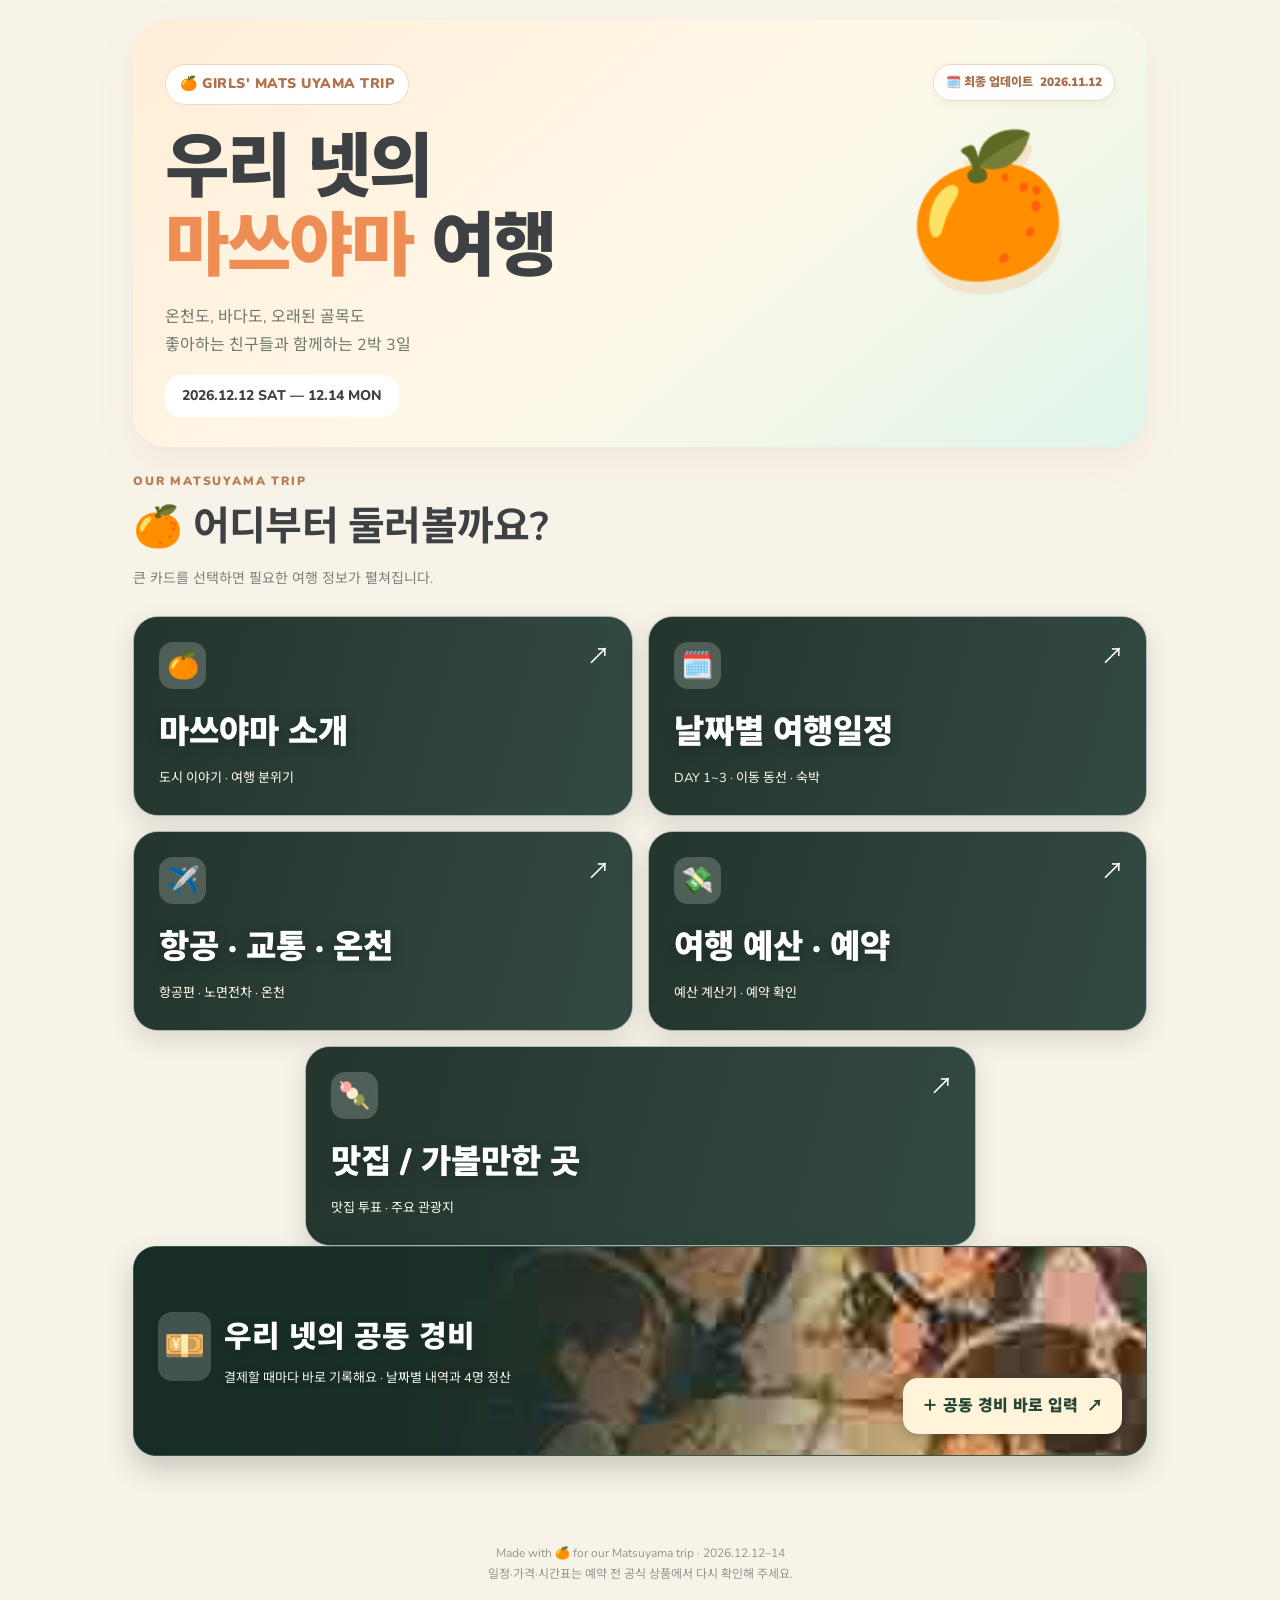
==== matsuyama/index.html @ 2c060ead "Move shared expense quick-entry card beneath five kiosk menu tiles" ====
<!doctype html>
<html lang="ko"><head><meta charset="UTF-8"><meta name="viewport" content="width=device-width,initial-scale=1"><meta name="theme-color" content="#f8efe4"><title>🍊 우리 넷의 마쓰야마 여행</title>
<style>
@import url('https://fonts.googleapis.com/css2?family=Nunito:wght@400;600;700;800;900&family=Noto+Sans+KR:wght@400;500;600;700;800&display=swap');
:root{--ink:#3e4143;--muted:#7b817c;--paper:#fffdf9;--orange:#f79e6b;--peach:#ffdfc9;--mint:#d9f1e5;--lav:#e9e4fd;--yellow:#fff0b7;--line:#eee9df}
*{box-sizing:border-box}html{scroll-behavior:smooth}body{margin:0;background:#f8f3e9;color:var(--ink);font-family:Nunito,'Noto Sans KR',sans-serif;font-size:14px;line-height:1.75}a{color:inherit}button,input{font:inherit}.wrap{max-width:1050px;margin:auto;padding:20px 18px 80px}.hero{padding:44px 32px 30px;background:linear-gradient(140deg,#ffeed7,#fff8e9 53%,#dff5e9);border-radius:34px;position:relative;overflow:hidden;box-shadow:0 15px 40px #a4774c15}.eyebrow{display:inline-flex;background:white;border:1px solid #f3d6c1;border-radius:100px;padding:7px 14px;font-weight:900;color:#b5734d;letter-spacing:.5px}.hero h1{font-size:clamp(35px,7vw,70px);line-height:1.13;margin:24px 0 16px;letter-spacing:-2px;font-weight:900}.hero h1 em{font-style:normal;color:#ee8e55}.hero p{font-size:16px;margin:8px 0;color:#6e776e}.datepill{display:inline-block;background:#fff;padding:9px 17px;border-radius:16px;font-weight:800;margin-top:8px}.decor{position:absolute;right:8%;top:18%;font-size:clamp(68px,12vw,130px);filter:drop-shadow(0 13px 0 #f4b97b44);transform:rotate(-13deg)}.minirow{display:grid;grid-template-columns:repeat(3,1fr);gap:12px;margin:18px 0 30px}.minicard{padding:18px;border-radius:22px;background:white;border:1px solid #f1eae1}.minicard b{display:block;font-size:21px}.minicard span{font-size:12px;color:var(--muted)}h2{font-size:24px;line-height:1.3;letter-spacing:-.7px;margin:33px 0 14px}.sub{font-size:13px;color:var(--muted);margin:-5px 0 20px}.panel{background:var(--paper);border:1px solid #eee8dd;border-radius:26px;padding:24px;box-shadow:0 8px 22px #59421d09}.tabs{display:flex;gap:8px;flex-wrap:wrap;margin-bottom:17px}.tab{border:1px solid #eee5db;background:#fff;border-radius:16px;padding:12px 17px;cursor:pointer;font-weight:800;color:#777;transition:.15s}.tab.active{background:var(--ink);color:white;transform:translateY(-2px)}.day{display:none}.day.active{display:block}.dayhead{border-radius:20px;padding:22px;margin-bottom:14px}.dayhead strong{font-size:23px;display:block}.dayhead small{font-size:13px}.d1{background:#ffe2cc}.d2{background:#e1eafd}.d3{background:#ddf2e6}.timeline{margin:0;padding:0;list-style:none}.timeline li{display:grid;grid-template-columns:76px 1fr;gap:14px;position:relative;padding:13px 0;border-bottom:1px dashed #eee5de}.timeline li:last-child{border:0}.time{font-weight:900;color:#d17e4b}.timeline b{display:block;font-size:15px}.timeline small{display:block;color:var(--muted);margin-top:3px;font-size:12px}.grid2{display:grid;grid-template-columns:1fr 1fr;gap:14px}.place{background:white;border:1px solid var(--line);border-radius:20px;padding:17px}.place .emoji{font-size:27px}.place h3{font-size:17px;margin:5px 0}.place p{font-size:13px;color:var(--muted);margin:5px 0}.route{display:flex;gap:8px;align-items:center;flex-wrap:wrap;margin:14px 0 4px}.route span{background:#fff2df;padding:10px 13px;border-radius:13px;font-weight:800}.route i{font-style:normal;color:#c8a189}.budget{display:grid;grid-template-columns:repeat(2,1fr);gap:10px}.budget .total{background:#fff0db;border-radius:20px;padding:18px}.budget small{display:block;color:#806d61}.budget strong{font-size:27px}.field{display:flex;align-items:center;justify-content:space-between;border-bottom:1px dashed #ede6de;padding:11px 0;gap:12px}.field label{font-weight:700}.field input{width:130px;border:1px solid #e4ded4;border-radius:12px;padding:9px;text-align:right;background:white}.note{font-size:12px;color:#7f817e;background:#f5f4ef;border-radius:14px;padding:13px 15px;margin-top:14px}.check{display:flex;gap:12px;align-items:flex-start;padding:11px 0;border-bottom:1px dashed #e6e6e0;font-weight:700}.check input{accent-color:#ee9a67;width:17px;height:17px;margin-top:6px}.check:has(input:checked){color:#92988f;text-decoration:line-through}.btn{border:0;background:#3f4543;color:white;border-radius:14px;font-weight:800;padding:12px 17px;cursor:pointer}.links a{display:inline-flex;background:white;border:1px solid #e8e0d6;padding:12px 14px;text-decoration:none;border-radius:13px;font-weight:800;margin:5px 6px 5px 0}.links a:hover,.tab:hover{filter:brightness(.97)}.footer{text-align:center;color:#93938d;margin:45px 0 0;font-size:12px}.pill{display:inline-block;background:#fff;padding:3px 10px;border-radius:10px;font-size:12px;font-weight:800}.warning{color:#b0663d;font-weight:800}
@media(max-width:680px){.wrap{padding:12px 12px 55px}.hero{padding:31px 22px 30px;border-radius:26px}.decor{position:static;float:right;font-size:54px;margin-top:-68px}.hero h1{letter-spacing:-1px}.minirow{gap:7px}.minicard{padding:12px}.minicard b{font-size:16px}.panel{padding:16px;border-radius:20px}.grid2{grid-template-columns:1fr}.budget strong{font-size:20px}.field input{width:110px}.tab{flex:1;padding:11px 9px}.timeline li{grid-template-columns:65px 1fr}}
</style><style>
.food-tabs{display:flex;gap:8px;flex-wrap:wrap;margin-bottom:16px}.food-filter{border:1px solid #eee0d0;border-radius:100px;padding:9px 15px;background:white;font-weight:800;cursor:pointer;color:#675e57}.food-filter.active{background:#f7b685;border-color:#f7b685;color:#493224}.food-cards{display:grid;grid-template-columns:repeat(2,minmax(0,1fr));gap:14px}.food-card{padding:19px;background:#fff;border:1px solid #eee7dd;border-radius:22px}.food-card h3{margin:8px 0 7px;font-size:18px;line-height:1.4}.food-card p{color:#707873;font-size:13px;margin:7px 0}.food-card .meta{display:flex;gap:7px;align-items:center;flex-wrap:wrap}.food-card .rate{background:#fff1cc;border-radius:10px;padding:4px 9px;font-weight:900;color:#a3651b}.food-card .area{background:#e8f2eb;border-radius:10px;padding:4px 9px;font-size:12px;font-weight:800}.food-card .reserve{font-size:12px;font-weight:800;color:#567c66}.food-card .hours{padding:10px;background:#faf5ee;border-radius:12px;margin-top:12px;font-size:12px}.food-card .actions{display:flex;gap:7px;flex-wrap:wrap;margin-top:13px}.food-card .actions a{padding:8px 11px;border-radius:12px;border:1px solid #eee1d4;font-weight:800;text-decoration:none;font-size:12px}.food-card .actions a:first-child{background:#fff0e2}.food-card.hidden{display:none}@media(max-width:680px){.food-cards{grid-template-columns:1fr}}
</style><style>
.segment-guide{background:#fcfaf6;border:1px solid #ece6da;border-radius:20px;padding:16px;margin:14px 0 8px}.segment-guide h3{font-size:16px;margin:0 0 8px}.segment{display:grid;grid-template-columns:minmax(0,1fr) auto;align-items:center;gap:10px;padding:10px 0;border-bottom:1px dashed #e6dfd2}.segment:last-child{border:0}.segment .leg{font-size:13px;font-weight:800}.segment .mode{font-size:11px;color:#7a8079}.segment .metric{white-space:nowrap;background:#e9f2e8;color:#3c7057;border-radius:12px;padding:6px 10px;font-weight:900;font-size:12px}.segment-summary{background:#ffefdb;border-radius:14px;padding:11px;margin-top:10px;font-weight:800;font-size:12px}.segment-note{font-size:11px;color:#81827a;line-height:1.6;margin-top:8px}
</style><style>
#about-city .city-photo-grid{display:grid;grid-template-columns:repeat(2,minmax(0,1fr));gap:15px;margin-top:18px}
#about-city .city-photo-card{background:#fff;border:1px solid #eee7dd;border-radius:22px;overflow:hidden;min-width:0;box-shadow:0 5px 18px rgba(80,60,35,.045)}
#about-city .city-photo-card img{display:block;width:100%;height:auto;aspect-ratio:16/9;object-fit:cover;background:linear-gradient(120deg,#f8e8d0,#e1f3e8)}
#about-city .city-photo-body{padding:15px 18px 19px}
#about-city .city-photo-body h3{font-size:17px;margin:0 0 6px}
#about-city .city-photo-body p{font-size:13px;line-height:1.8;margin:0;color:#747b75}
#about-city .city-photo-credits{font-size:10px;color:#8c8c82;margin-top:12px;line-height:1.65}
#about-city .city-photo-credits a{color:inherit;text-decoration:underline}
@media(max-width:560px){#about-city .city-photo-grid{grid-template-columns:1fr;gap:12px}#about-city .city-photo-body{padding:14px 16px}}
</style><style>
.hero .hero-headline{display:flex;align-items:flex-start;justify-content:space-between;gap:12px;flex-wrap:wrap;position:relative;z-index:2}
.hero .update-stamp{display:inline-flex;gap:7px;align-items:center;background:rgba(255,255,255,.93);border:1px solid #f2d6c1;border-radius:999px;padding:7px 12px;color:#a76f4c;font-size:12px;font-weight:900;box-shadow:0 3px 10px rgba(121,79,41,.06);white-space:nowrap}
@media(max-width:540px){.hero .hero-headline{gap:8px}.hero .update-stamp{font-size:11px;padding:6px 10px}}
</style><style>.trip-table{width:100%;border-collapse:collapse;table-layout:fixed}.trip-table td{border-bottom:1px solid #ebe7df;padding:12px 8px;vertical-align:middle}.trip-table .clock{width:125px;white-space:nowrap;color:#cb7b45}.trip-thumb img{position:absolute;width:100%;height:100%;object-fit:cover;border-radius:10px;inset:0}.trip-thumb{position:relative;overflow:hidden;display:inline-grid;place-items:center;width:39px;height:39px;border-radius:11px;background:#fff0dd;margin-right:8px;font-size:22px;vertical-align:middle;border:1px solid #f3e4d4}.trip-table strong{font-size:15px;display:block}.trip-table small{font-size:12px;color:#7d827d;display:block;margin-top:4px}.transit td{background:#f3f7f2;color:#637368;font-size:12px;padding:9px 13px;border-bottom:1px dashed #dae6dc}.mode-pill{display:inline-block;background:#e4eee7;border-radius:9px;padding:3px 7px;font-weight:900;margin-right:5px}.detail-link{display:inline-flex;padding:11px 15px;background:#fff0df;border-radius:12px;margin:9px 8px 6px 0;text-decoration:none;font-weight:850;color:#8f5b3e}.extra-details{margin-top:14px;border:1px solid #e9e3d9;background:#fffdf7;border-radius:17px;overflow:hidden}.extra-details summary{cursor:pointer;padding:15px;font-size:15px;font-weight:900}.extra-details .inside{padding:0 16px 16px;font-size:13px}.extra-details h4{margin-bottom:4px}.extra-details p{margin:6px 0 13px}.heart-vote{border:1px solid #eec6c5;background:#fff4f3;border-radius:13px;padding:7px 11px;cursor:pointer;color:#a44750;font-size:13px;font-weight:800}.heart-vote.active{background:#ffe0e2}.heart-note{font-size:11px;color:#7d817b}.food-voter{padding:12px;border-radius:15px;background:#f7f4ef;margin-bottom:14px}@media(max-width:560px){.trip-table .clock{width:102px}.trip-thumb{width:32px;height:32px;font-size:19px;margin-right:5px}.trip-table td{padding:10px 4px}.trip-table strong{font-size:13px}.transit td{padding:9px}.trip-table small{font-size:11px}}</style><style>.decision-needed{display:inline-block;background:#d7f5d8;border:1px solid #8ecf99;color:#276c43;padding:2px 8px;border-radius:7px;font-size:11px;font-weight:900;white-space:nowrap;vertical-align:middle;margin-left:5px;line-height:1.5}</style><style>
.kiosk-home{padding:22px 0}.kiosk-home h2{font-size:clamp(27px,5vw,40px);margin:7px 0}.kiosk-home p{color:#7b827a;margin-bottom:25px}.kiosk-grid{display:grid;grid-template-columns:repeat(6,minmax(0,1fr));gap:15px}
.kiosk-tile{grid-column:span 3;min-height:200px;position:relative;isolation:isolate;overflow:hidden;border:1px solid #ffffff90;border-radius:25px;padding:25px;text-align:left;color:white;background-color:#405750;background-size:cover;background-position:center;cursor:pointer;box-shadow:0 9px 25px #3e403c28;transition:transform .22s,box-shadow .22s;touch-action:manipulation}
.kiosk-tile:before{content:'';position:absolute;inset:0;background:linear-gradient(105deg,#1f3027dd,#253d3580);z-index:-1}
.kiosk-tile:hover{transform:translateY(-5px) scale(1.012);box-shadow:0 17px 37px #353e3940}.kiosk-tile:active{transform:scale(.975);box-shadow:0 3px 12px #0004}.kiosk-tile:focus-visible,.kiosk-back:focus-visible,.kiosk-topnav button:focus-visible{outline:3px solid #fdb376;outline-offset:3px}
.kiosk-tile .ki{display:grid;place-items:center;width:47px;height:47px;border-radius:14px;font-size:26px;background:#ffffff33;backdrop-filter:blur(7px)}.kiosk-tile .kt{font-size:clamp(23px,3.3vw,33px);font-weight:900;margin:15px 0 5px;display:block;text-shadow:0 3px 13px #0004}.kiosk-tile .kd{font-size:13px;color:#fffbed;display:block}.kiosk-tile .arrow{position:absolute;right:22px;top:20px;font-size:23px;transition:transform .2s}.kiosk-tile:hover .arrow{transform:translateX(5px)}
.kiosk-tile:last-child{grid-column:2/span 4;min-height:175px}
.kiosk-view{display:none}.kiosk-view.active{display:block;animation:up .25s ease-out}@keyframes up{from{opacity:.5;transform:translateY(8px)}to{opacity:1;transform:translateY(0)}}.kiosk-bar{display:flex;align-items:center;justify-content:space-between;gap:10px;flex-wrap:wrap;position:sticky;top:0;z-index:30;background:#f8f3e9ed;backdrop-filter:blur(14px);padding:10px 0;border-radius:0 0 16px 16px}
.kiosk-back,.kiosk-topnav button{padding:9px 12px;border:1px solid #e9dfd3;border-radius:12px;background:#fff;color:#3f4543;font-weight:800;cursor:pointer;transition:background .15s,transform .15s}.kiosk-back:hover,.kiosk-topnav button:hover{background:#ffdfc9;transform:translateY(-2px)}.kiosk-back:active,.kiosk-topnav button:active{transform:translateY(1px)}.kiosk-topnav{display:flex;gap:5px;overflow:auto;max-width:100%}.kiosk-topnav button{white-space:nowrap;font-size:11px}.kiosk-topnav button.current{background:#3f4543;color:#fff}.kiosk-view[hidden],.kiosk-home[hidden],.hero[hidden]{display:none!important}
@media(max-width:680px){.kiosk-grid{grid-template-columns:1fr;gap:12px}.kiosk-tile,.kiosk-tile:last-child{grid-column:1;min-height:150px;padding:20px}.kiosk-tile .ki{width:38px;height:38px;font-size:22px}.kiosk-tile .kt{font-size:25px;margin:10px 0 5px}.kiosk-bar{align-items:flex-start}.kiosk-topnav{flex-wrap:nowrap;width:100%}}
@media(prefers-reduced-motion:reduce){.kiosk-tile,.kiosk-view,.kiosk-back,.kiosk-topnav button{transition:none;animation:none}}
</style><style>.sight-grid{display:grid;grid-template-columns:repeat(2,minmax(0,1fr));gap:14px}.sight-card{background:white;border:1px solid #eee5d9;border-radius:20px;overflow:hidden}.sight-picture{height:154px;position:relative;background:linear-gradient(125deg,#dfece4,#ffe6d0);display:grid;place-items:center}.sight-picture img{position:absolute;width:100%;height:100%;object-fit:cover;inset:0}.sight-emoji{position:relative;z-index:1;font-size:24px;background:#fffdf9e8;border-radius:12px;padding:5px}.sight-content{padding:15px}.sight-content h3{font-size:18px;margin:9px 0 4px}.sight-content p{font-size:13px;color:#737e77;margin:4px 0 12px}.sight-content a{display:inline-block;background:#e7f2e9;border-radius:10px;padding:8px 11px;text-decoration:none;font-size:12px;font-weight:850}.sight-tag{display:inline-block;background:#fff0de;padding:3px 7px;border-radius:8px;font-size:11px;font-weight:800}@media(max-width:670px){.sight-grid{grid-template-columns:1fr}.sight-picture{height:165px}}</style><style>.sight-quick{margin:10px 0;background:#faf8f2;border:1px solid #eae7dc;border-radius:12px;padding:11px;font-size:12px;color:#69726b;line-height:1.75}.sight-quick div{margin-top:5px}.sight-quick b{color:#3e4540}.reservation-need{display:inline-block;background:#d9f4df;border:1px solid #91cca0;color:#225e38;border-radius:8px;padding:4px 8px;font-size:11px;font-weight:900}.reservation-neutral{display:inline-block;background:#f1f0ec;border:1px solid #deded7;color:#777a73;border-radius:8px;padding:4px 8px;font-size:11px;font-weight:800}.cash-alert{display:inline-block;border:1px solid #f19e9e;background:#ffe4e4;color:#9f2525;border-radius:8px;padding:4px 8px;font-size:11px;font-weight:900;margin-right:6px}.cash-tip{background:#fff2ee;border:1px solid #f4d8d0;border-radius:12px;padding:10px;font-size:12px;color:#71493e;margin:7px 0;line-height:1.75}.cash-tip a{font-weight:850;color:#a33131}</style><style>.expense-quick{display:flex;align-items:center;justify-content:space-between;gap:18px;flex-wrap:wrap;background:linear-gradient(115deg,#ffe2c5,#e1f5e8);border:1px solid #f1d9bc;border-radius:23px;padding:21px 24px;margin-bottom:20px;box-shadow:0 8px 24px #8d674019}.expense-quick-copy{display:flex;gap:13px;align-items:center}.expense-quick-emoji{font-size:33px}.expense-quick-copy strong{font-size:21px;font-weight:900}.expense-quick-copy p{margin:3px 0 0;font-size:12px;color:#68736a}.expense-quick-button{display:inline-flex;align-items:center;justify-content:center;gap:9px;background:#3c6453;color:white;text-decoration:none;font-size:16px;font-weight:900;border-radius:15px;padding:14px 19px;box-shadow:0 5px 15px #35604d35;transition:transform .18s,box-shadow .18s,background .18s}.expense-quick-button:hover{background:#2d5944;transform:translateY(-3px);box-shadow:0 9px 18px #35604d45}.expense-quick-button:active{transform:scale(.975);box-shadow:0 3px 8px #35604d30}.expense-quick-button:focus-visible{outline:3px solid #ef9959;outline-offset:3px}@media(max-width:680px){.expense-quick{padding:17px;gap:12px}.expense-quick-copy strong{font-size:18px}.expense-quick-button{width:100%;padding:14px}}</style><style>
/* Four friends sharing a travel ledger — illustrated home quick-entry */
.expense-quick{background:#7e7466 url('./images/friends-expense-ledger.svg') center center/cover no-repeat;min-height:270px;position:relative;isolation:isolate;align-items:flex-end;border:1px solid #f4e9d9;box-shadow:0 14px 34px #5c433533;overflow:hidden}
.expense-quick:before{content:'';position:absolute;inset:0;background:linear-gradient(90deg,rgba(24,44,40,.83) 0%,rgba(28,44,41,.53) 34%,rgba(30,40,40,0) 77%);z-index:-1}
.expense-quick-copy{align-self:center;max-width:380px}
.expense-quick-copy strong{color:white;text-shadow:0 2px 8px #1f302caa;font-size:clamp(24px,3.1vw,32px)}
.expense-quick-copy p{color:#fff6ed;text-shadow:0 1px 5px #1f302c;font-size:13px}
.expense-quick-emoji{background:#f1e7cd55;border-radius:16px;padding:8px}
.expense-quick-button{z-index:2;background:#fff5de;color:#315246;box-shadow:0 8px 24px #283b2b44}
.expense-quick-button:hover{background:#f3dfb7;color:#284d3a}
@media(max-width:680px){.expense-quick{min-height:320px;background-position:65% center;align-content:space-between;align-items:flex-end}.expense-quick:before{background:linear-gradient(90deg,rgba(25,46,42,.82),rgba(27,45,43,.21)),linear-gradient(0deg,rgba(23,37,34,.62),transparent 52%)}.expense-quick-copy{align-self:flex-start}.expense-quick-button{align-self:flex-end}}
</style><link rel="stylesheet" href="./expense-illustration.css?v=20261128-anime"></head><body><main class="wrap">
<header class="hero"><div class="hero-headline"><span class="eyebrow">🍊 GIRLS' MATS UYAMA TRIP</span><span class="update-stamp" aria-label="페이지 최근 수정 일자">🗓️ 최종 업데이트 <time id="last-updated" datetime="2026-11-12">2026.11.12</time></span></div><h1>우리 넷의<br><em>마쓰야마</em> 여행</h1><div class="decor">🍊</div><p>온천도, 바다도, 오래된 골목도<br>좋아하는 친구들과 함께하는 2박 3일</p><div class="datepill">2026.12.12 SAT — 12.14 MON</div></header>
<section class="panel" id="about-city" style="margin-top:20px;background:linear-gradient(120deg,#fff8ee,#f1faef)">
<div style="display:flex;align-items:center;gap:12px;flex-wrap:wrap"><span style="font-size:38px">🍊</span><div><span class="eyebrow" style="font-size:11px">ABOUT MATSUYAMA</span><h2 style="margin:6px 0 3px">마쓰야마, 어떤 도시야?</h2></div></div>
<p style="font-size:15px;margin:13px 0"><b>일본 시코쿠 에히메현의 중심 도시.</b> 오래된 성과 노면전차, 일본의 대표적인 역사 온천이 어우러진 느긋한 도시예요. 도쿄·오사카와 달리 조용한 골목을 걷고, 현지 음식을 즐기며 쉬어 가는 여행에 잘 어울립니다.</p>
<div class="city-photo-grid">
<article class="city-photo-card"><img src="https://commons.wikimedia.org/wiki/Special:FilePath/D%C5%8Dgo_Onsen_Honkan.jpg?width=900" alt="도고온천 본관의 전통 목조 건물" loading="lazy" decoding="async" referrerpolicy="no-referrer"><div class="city-photo-body"><h3>♨️ 레트로 온천 여행</h3><p>도고온천 본관의 목조 건물, 유카타와 다과 체험, 상점가 감성 사진이 대표 코스예요.</p></div></article>
<article class="city-photo-card"><img src="https://commons.wikimedia.org/wiki/Special:FilePath/Mikan_%28mandarin%29.jpg?width=900" alt="일본 미캉 감귤 사진" loading="lazy" decoding="async" referrerpolicy="no-referrer"><div class="city-photo-body"><h3>🍊 미캉 주스 & 디저트</h3><p>에히메 특산 감귤 주스와 소프트아이스크림, 수도꼭지형 주스 체험이 인기 기념품·먹거리 포인트예요.</p></div></article>
<article class="city-photo-card"><img src="https://commons.wikimedia.org/wiki/Special:FilePath/Shimonada_Station.jpg?width=900" alt="시모나다역과 바다가 보이는 풍경" loading="lazy" decoding="async" referrerpolicy="no-referrer"><div class="city-photo-body"><h3>🌊 바다 인생샷</h3><p>바다와 아주 가까운 시모나다역 플랫폼에서 찍는 감성 사진이 여행객에게 특히 인기예요.</p></div></article>
<article class="city-photo-card"><img src="https://commons.wikimedia.org/wiki/Special:FilePath/Taimeshi.jpg?width=900" alt="에히메의 대표 향토음식 도미밥" loading="lazy" decoding="async" referrerpolicy="no-referrer"><div class="city-photo-body"><h3>🍚 도미밥 맛집 탐방</h3><p>밥과 함께 지어내는 마쓰야마식, 회와 양념을 올리는 우와지마식 도미밥을 비교하는 재미가 있어요.</p></div></article>
</div><div class="city-photo-credits">사진 출처: <a href="https://commons.wikimedia.org/wiki/File:D%C5%8Dgo_Onsen_Honkan.jpg" target="_blank" rel="noopener">레트로 온천 여행</a>: Simon / Wikimedia Commons · <a href="https://commons.wikimedia.org/wiki/File:Mikan_(mandarin).jpg" target="_blank" rel="noopener">미캉 주스 & 디저트</a>: Umberto Salvagnin / Wikimedia Commons · <a href="https://commons.wikimedia.org/wiki/File:Shimonada_Station.jpg" target="_blank" rel="noopener">바다 인생샷</a>: Kotaro / Wikimedia Commons · <a href="https://commons.wikimedia.org/wiki/File:Taimeshi.jpg" target="_blank" rel="noopener">도미밥 맛집 탐방</a>: ゆたかしげる / Wikimedia Commons (Public domain). 각 이미지의 라이선스는 출처 페이지에서 확인할 수 있습니다.</div>
<p class="note">💛 요즘 인기 여행 테마를 정리한 것이며, 실시간 검색량 순위는 아닙니다. <a href="https://en.matsuyama-sightseeing.com/" target="_blank" rel="noopener">마쓰야마 공식 관광 안내 ↗</a></p></section><div class="minirow"><div class="minicard"><span>여행 기간</span><b>2박 3일</b></div><div class="minicard"><span>우리 인원</span><b>4명 👭</b></div><div class="minicard"><span>합류 장소</span><b>마쓰야마 🇯🇵</b></div></div>
<h2>🗓️ 날짜별 여행일정</h2><p class="sub">DAY 버튼을 눌러 시간표를 확인하세요. 모든 시각은 일본 현지 기준의 계획안입니다.</p>
<section class="panel"><div class="tabs"><button class="tab active" data-day="1">DAY 1 · 토</button><button class="tab" data-day="2">DAY 2 · 일</button><button class="tab" data-day="3">DAY 3 · 월</button></div>
<article class="day active" id="day1"><div class="dayhead d1"><small>12월 12일 토요일</small><strong>✈️ 우리 넷, 함께 마쓰야마로!</strong><small>에어부산 BX703 · 김해 출발 4명</small></div><table class="trip-table"><tbody>
<tr class="event"><td class="clock"><span class="trip-thumb" aria-hidden="true">✈️</span><b>16:35</b></td><td><strong>김해공항 출발 · 에어부산 BX703</strong><small>4명 동일편 · 비행 약 1시간 5분</small></td></tr><tr class="transit"><td colspan="2"><span class="mode-pill">✈️ 항공</span> 김해 → 마쓰야마 · 항공 이동</td></tr>
<tr class="event"><td class="clock"><span class="trip-thumb" aria-hidden="true">🛬</span><b>17:40</b></td><td><strong>마쓰야마공항 도착</strong><small>입국심사·수하물 수령 · 소요시간 변동</small></td></tr><tr class="transit"><td colspan="2"><span class="mode-pill">🚌 버스</span> 마쓰야마공항 → 오카이도 주변 · 공항 리무진, 약 7~9km / 약 25~35분(대기 제외). 승차: 마쓰야마공항 / 하차: 오카이도 인근 정류장(운행편·배차·정확한 정류장 재확인).</td></tr>
<tr class="event"><td class="clock"><span class="trip-thumb" aria-hidden="true">🏙️</span><b>18:45~</b></td><td><strong>시내 이동·숙소 또는 짐 보관</strong><small>첫날 숙소 위치·입실 가능 시각 확인</small><div class="cash-tip"><span class="cash-alert">현금인출 필요</span><b>DAY 1 예비 현금 준비:</b> 오카이도 2초메 <a target="_blank" rel="noopener" href="https://location.sevenbank.co.jp/sevenbank/spot/detail?code=0000032128">세븐일레븐 내 세븐뱅크 ATM 📍</a>에서 <b>4명 합계 ¥20,000(1인 ¥5,000)</b> 인출 권장. 교통·작은 상점·투어 간식용 선택 예산이며 전액 인출 의무는 없습니다. 카드 결제 가능 매장은 카드 우선.</div></td></tr><tr class="transit"><td colspan="2"><span class="mode-pill">🚶 도보</span> 숙소 → 스시마루 혼텐 · 숙소 주소 확정 후 도보거리와 시간 산정</td></tr>
<tr class="event"><td class="clock"><span class="trip-thumb" aria-hidden="true">🍣</span><b>19:30~</b></td><td><strong>Sushimaru · すし丸本店</strong><small>12/12(토) 첫 저녁 식당 선정 · 1948년 창업한 마쓰야마 향토요리점 · 예약 미완료</small></td></tr><tr class="transit"><td colspan="2"><span class="mode-pill">🚶 도보</span> 오카이도 도심에서 도보 이동 가능 · 정확한 출발점에 따라 시간 변동</td></tr>
<tr class="event"><td class="clock"><span class="trip-thumb" aria-hidden="true">🌙</span><b>21:00~</b></td><td><strong>첫날 숙소 · 휴식</strong><small>식사 종료 후 이동 · 숙소 및 이동거리 미확정</small></td></tr>
</tbody></table></article><article class="day" id="day2"><div class="dayhead d2"><small>12월 13일 일요일</small><strong>🚌 우치코 · 오즈 · 시모나다</strong><small>동절기(11/1~2/28) · 출발 11:30 고정 / 18:30 복귀 예정</small></div><table class="trip-table"><tbody>
<tr class="event"><td class="clock"><span class="trip-thumb" aria-hidden="true">🍳</span><b>09:00</b></td><td><strong>아침·체크아웃·짐 보관</strong><small>레포 차하루에서 여행 짐을 맡아주는지 사전 확인</small></td></tr><tr class="transit"><td colspan="2"><span class="mode-pill">🚶 도보</span> 첫날 숙소 → 오카이도 미츠코시 · 첫날 숙소 위치 미확정으로 거리·시간 확인 필요</td></tr>
<tr class="event"><td class="clock"><span class="trip-thumb" aria-hidden="true">🏬</span><b>11:10</b></td><td><strong>오카이도 미츠코시 앞 집합</strong><small>11:10부터 미팅 · 집합 지점은 예약 전 원본 안내 재확인</small><div class="cash-tip"><span class="cash-alert">현금인출 필요</span><b>DAY 2 투어 출발 전 잔액 점검:</b> 전날 준비한 현금 중 <b>4명 합계 ¥8,000~12,000</b>을 소액 구매·점심 대비로 확보. 부족할 때만 오카이도 2초메 세븐뱅크 ATM에서 추가 인출. 투어의 식사·입장료 포함 여부 먼저 확인.</div></td></tr><tr class="transit"><td colspan="2"><span class="mode-pill">🚌 버스</span> 전용 관광버스 · 11:30 출발 / 동절기 운영</td></tr>
<tr class="event"><td class="clock"><span class="trip-thumb" aria-hidden="true">🚌</span><b>11:30</b></td><td><strong>현지 버스투어 출발</strong><small>출발시간 고정 · 관광지 순서 및 체류시간은 유동적</small></td></tr><tr class="transit"><td colspan="2"><span class="mode-pill">🚌 버스</span> 전용 관광버스로 이동 · 대중교통 노선번호/배차간격 해당 없음. 아래 구간 거리·시간은 도로상 추정치</td></tr>
<tr class="event"><td class="clock"><span class="trip-thumb" aria-hidden="true">🏯</span><b>오후</b></td><td><strong>우치코 전통거리 · 오즈 관광</strong><small>관광 순서 및 식사 시간은 당일 가이드 안내</small></td></tr><tr class="transit"><td colspan="2"><span class="mode-pill">🚌 버스</span> 미츠코시 → 우치코 약 40~45km·40~55분 / 우치코 → 오즈 약 17~22km·25~35분 (추정)</td></tr>
<tr class="event"><td class="clock"><span class="trip-thumb" aria-hidden="true"><img src="https://commons.wikimedia.org/wiki/Special:FilePath/Shimonada_Station.jpg?width=100" alt="" loading="lazy" onerror="this.remove()">🌊</span><b>오후</b></td><td><strong>시모나다역 바다 풍경</strong><small>실제 방문 순서는 현지 투어 운영에 따름</small></td></tr><tr class="transit"><td colspan="2"><span class="mode-pill">🚌 버스</span> 오즈 → 시모나다역 약 25~35km·35~50분 / 시모나다역 → 마쓰야마 약 30~35km·35~50분 (추정)</td></tr>
<tr class="event"><td class="clock"><span class="trip-thumb" aria-hidden="true">🌆</span><b>18:30</b></td><td><strong>마쓰야마 시내 복귀 예정</strong><small>동절기 안내 기준 · 정확한 하차 장소 확인 필요</small></td></tr><tr class="transit"><td colspan="2"><span class="mode-pill">🚶 도보</span> 투어 하차 지점 → 저녁 식당/레포 차하루 · 하차 장소 확정 후 거리 산정</td></tr>
<tr class="event"><td class="clock"><span class="trip-thumb" aria-hidden="true">🍽️</span><b>19:15~</b></td><td><strong>시내 저녁 식사 <span class="decision-needed">선택 필요</span></strong><small>복귀 지연을 고려해 19:15~19:30 시작 권장 · 식당 미선정</small></td></tr><tr class="transit"><td colspan="2"><span class="mode-pill">🚶 도보</span> 오카이도 주변 저녁 식당 → 레포 차하루 · 식당 결정 후 거리·시간 반영</td></tr>
<tr class="event"><td class="clock"><span class="trip-thumb" aria-hidden="true">🏨</span><b>20:30~</b></td><td><strong>레포 차하루 · 4명 1실 숙박</strong><small>마쓰야마 미츠코시 건물 내 · 프라이빗 사우나 · 친구들과 추억의 밤</small></td></tr>
</tbody></table><div class="inline-actions"><a class="detail-link" href="https://smartstore.naver.com/olderthanyou_x/products/10654063056" target="_blank" rel="noopener">🚌 버스투어 상세보기 ↗</a></div><div class="note">11:10 미팅 / 11:30 출발 / 18:30 복귀 예정은 제공된 동절기 상품 안내 기준입니다. 실제 하차 장소·날짜별 운영 여부를 예약처에 확인하세요.</div><details class="extra-details" id="hotel-info"><summary>🏨 레포 차하루 숙박 상세보기</summary><div class="inside"><p><b>12/13(일)~12/14(월) · 친구 4명, 객실 1개</b><br>마쓰야마 미츠코시 건물 내 호텔. 실제 예약된 객실의 침대 수·정원·사우나 이용 규칙은 예약 확인서와 체크인 안내를 우선하세요.</p><div class="grid2"><div><h4>🧖 호텔에서 즐길 것</h4><p>객실 내 프라이빗 사우나(동시 이용 가능 인원 확인), 넓은 객실에서 휴식, 호텔 레스토랑·조식(포함 여부 확인).</p></div><div><h4>🏪 주변 편의점</h4><p>오카이도 상점가의 세븐일레븐·로손 등 도보권 편의점. 가장 가까운 지점, 야간 영업 및 객실 음식 반입 가능 여부는 방문 직전 확인하세요.</p></div></div><h4>🎲 우리 넷의 추억의 밤</h4><p>고1 시절 사진 3장씩 모아 추억 퀴즈 → 우정 밸런스 게임 → 카드게임 → 네 명의 단체사진. 준비물: 옛날 사진, 작은 카드게임, 질문 카드, 편지지·펜 4세트. 호텔의 소음·반입 규칙을 지켜 주세요.</p><p><a target="_blank" rel="noopener" href="https://mob.kr.hotels.com/ho2706859456/">호텔 상세·예약정보 ↗</a></p></div></details><a class="detail-link" target="_blank" rel="noopener" href="https://www.youtube.com/results?search_query=HOTEL+LEPO+CHAHAL+松山+宿泊">▶ 유튜브 리뷰보기 ↗</a></article><article class="day" id="day3"><div class="dayhead d3"><small>12월 14일 월요일</small><strong>♨️ 도고온천에서 함께 보내는 마지막 날</strong><small>4명 모두 에어부산 BX704 · 18:40 마쓰야마 출발</small></div><table class="trip-table"><tbody>
<tr class="event"><td class="clock"><span class="trip-thumb" aria-hidden="true">🍳</span><b>09:00</b></td><td><strong>호텔 조식·체크아웃</strong><small>조식 포함 여부 및 체크아웃 규정 확인</small></td></tr><tr class="transit"><td colspan="2"><span class="mode-pill">🚃 전차</span> 오카이도 정류장 → 도고온천역 · 노면전차 5호선(도고온천 방면) 약 2.5~3km·12~15분 탑승, 도보/대기 별도. 운행 간격·정류장 명칭은 출발 전 공식 시간표 재확인</td></tr>
<tr class="event"><td class="clock"><span class="trip-thumb" aria-hidden="true">🧳</span><b>10:00</b></td><td><strong>도고온천역 주변 짐 보관</strong><small>관광안내소 보관·코인로커 위치 및 빈자리 확인</small><div class="cash-tip"><span class="cash-alert">현금인출 필요</span><b>DAY 3 현금이 부족할 때만:</b> 도고온천역 인근 <a target="_blank" rel="noopener" href="https://location.sevenbank.co.jp/sevenbank/spot/detail?code=0000037824">에히메은행 도고지점 세븐뱅크 공동 ATM(道後湯之町2-15) 📍</a> 확인. <b>4명 합계 ¥5,000~10,000</b> 추가 예비 현금 가정. 해외카드 인출 지원 여부는 현장에서 확인. 도고온천은 Mastercard 결제 가능하므로 현금 전용이 아닙니다.</div></td></tr><tr class="transit"><td colspan="2"><span class="mode-pill">🚶 도보</span> 도고온천역 → 도고온천 본관 약 0.3~0.5km·4~7분</td></tr>
<tr class="event"><td class="clock"><span class="trip-thumb" aria-hidden="true"><img src="https://commons.wikimedia.org/wiki/Special:FilePath/D%C5%8Dgo_Onsen_Honkan.jpg?width=100" alt="" loading="lazy" onerror="this.remove()">♨️</span><b>10:15</b></td><td><strong>도고온천 본관 입욕</strong><small>신노유 또는 다마노유 코스 · 사전 예약 조건 확인</small></td></tr><tr class="transit"><td colspan="2"><span class="mode-pill">🚶 도보</span> 온천 본관 → 하이카라 상점가 · 도보권 약 5~10분</td></tr>
<tr class="event"><td class="clock"><span class="trip-thumb" aria-hidden="true"><img src="https://commons.wikimedia.org/wiki/Special:FilePath/Mikan_%28mandarin%29.jpg?width=100" alt="" loading="lazy" onerror="this.remove()">🍡</span><b>11:45</b></td><td><strong>하이카라 거리·기념품 쇼핑</strong><small>귤 디저트와 전통 상점가 산책</small></td></tr><tr class="transit"><td colspan="2"><span class="mode-pill">🚶 도보</span> 상점가 → 점심 식당 · 선정 후 실제 거리 반영</td></tr>
<tr class="event"><td class="clock"><span class="trip-thumb" aria-hidden="true"><img src="https://commons.wikimedia.org/wiki/Special:FilePath/Taimeshi.jpg?width=100" alt="" loading="lazy" onerror="this.remove()">🍚</span><b>12:30</b></td><td><strong>도고온천 근처 점심 <span class="decision-needed">선택 필요</span></strong><small>4명 함께 식사 · 후보는 아래 맛집 가이드 참고</small></td></tr><tr class="transit"><td colspan="2"><span class="mode-pill">🚶 도보</span> 점심 → 카페/역 주변 · 동선 선택에 따라 5~15분 예상</td></tr>
<tr class="event"><td class="clock"><span class="trip-thumb" aria-hidden="true">📷</span><b>14:00~</b></td><td><strong>카페·산책·4명 단체사진</strong><small>여유롭게 마지막 관광 · 짐 찾아 공항버스 정류장 이동</small></td></tr><tr class="transit"><td colspan="2"><span class="mode-pill">🚌 버스</span> 도고온천역 앞 공항 리무진 승차 예정 → 마쓰야마공항 · 약 11km·38~43분(대기 제외). 구체 편명·운행 간격·요금은 공식 시간표 재확인</td></tr>
<tr class="event"><td class="clock"><span class="trip-thumb" aria-hidden="true">🛫</span><b>16:30 전후</b></td><td><strong>마쓰야마공항 도착 목표</strong><small>국제선 출국수속 여유 확보 · 공항버스는 이 시각에 맞게 역산</small></td></tr><tr class="transit"><td colspan="2"><span class="mode-pill">✈️ 항공</span> 마쓰야마 → 김해</td></tr>
<tr class="event"><td class="clock"><span class="trip-thumb" aria-hidden="true">✈️</span><b>18:40</b></td><td><strong>마쓰야마 출발 · BX704</strong><small>김해 20:00 도착 예정 · 4명 동일편</small></td></tr>
</tbody></table><div class="note">공항 리무진 실시간 시간표를 확인해 16:30 전후 공항 도착 가능한 편을 선택하세요. 위 시각은 개별 관광 예약에 따라 조정 가능합니다.</div></article></section>
<h2>✈️ 항공편 스케줄</h2><section class="panel"><div class="grid2"><div class="place" style="background:#fff4e8"><span class="pill">4명 동일 · 에어부산 BX703</span><h3>12/12(토) 김해 16:35 → 마쓰야마 17:40</h3><p>비행 1시간 5분 · 모두 함께 출국</p></div><div class="place"><span class="pill">4명 동일 · 에어부산 BX704</span><h3>12/14(월) 마쓰야마 18:40 → 김해 20:00</h3><p>비행 1시간 10분 · 모두 함께 귀국</p></div></div><div class="note">첨부된 항공권 일정 기준. 한국과 일본은 시차가 없습니다. 항공료는 제공되지 않아 금액을 임의로 입력하지 않았습니다.</div></section>
<h2>🚃 우리가 이동하는 방법</h2><div class="grid2"><div class="place"><div class="emoji">✈️</div><h3>4명 모두 김해 출발·귀국</h3><p>12/12 BX703 도착 17:40, 12/14 BX704 출발 18:40. 도착 첫날 저녁과 귀국일 관광을 함께합니다.</p></div><div class="place"><div class="emoji">🚌</div><h3>DAY 2 동절기 투어</h3><p>11:10 집합 · 11:30 출발 · 18:30 복귀 예정. 하차 지점은 예약처 확인 필요.</p></div><div class="place"><div class="emoji">🚃</div><h3>레포 차하루 → 도고온천</h3><p>오카이도에서 도고온천행 노면전차, 약 12~15분(대기 제외). 운행표는 당일 확인.</p></div><div class="place"><div class="emoji">🏨</div><h3>레포 차하루</h3><p>12/13~14 친구 4명 한 객실 숙박. 호텔 상세정보 및 놀이 계획은 DAY 2 상세보기 참고.</p></div></div>
<h2>💸 여행 예산 계산기</h2><p class="sub">모두 같은 김해 출발 조건 · 아직 확인되지 않은 항공료는 0원으로 두었습니다. 직접 실제 금액을 입력해 주세요.</p><section class="panel"><div class="budget"><div class="total"><small>👭 4명 여행 예상 합계</small><strong id="all">계산 중</strong></div><div class="total"><small>🍊 1인당 예상 비용</small><strong id="per">계산 중</strong></div></div><div class="field"><label for="air">김해↔마쓰야마 에어부산 왕복 · 1인 항공료 (미확정)</label><input id="air" type="number" min="0" step="100" value="0"></div><div class="field"><label for="firstHotel">12/12 첫날 숙소 · 4명 합계 (미확정)</label><input id="firstHotel" type="number" min="0" step="1000" value="0"></div><div class="field"><label for="hotel">레포 차하루 4인 1실 · 4명 총액 (기존 가정)</label><input id="hotel" type="number" min="0" step="1000" value="373680"></div><div class="field"><label for="tour">DAY 2 버스투어 · 1인 (기존 예상)</label><input id="tour" type="number" min="0" step="1000" value="68440"></div><div class="field"><label for="meal">식사·교통·온천·개인경비 · 1인 (예산)</label><input id="meal" type="number" min="0" step="1000" value="100000"></div><div class="note">※ 기존 레포 차하루 숙박비 및 버스투어 금액은 확인되지 않은 예산 가정입니다. 항공+호텔 패키지를 구매했다면 항공료와 첫날 숙소를 중복 입력하지 마세요.</div><button class="btn" id="reset" style="margin-top:14px">예산 초기화</button></section>
<h2>✅ 우리 여행 예약 체크</h2><p class="sub">체크 상태는 사용하는 기기에만 저장됩니다. 서로의 체크 결과는 자동 동기화되지 않아요.</p><section class="panel" id="checks"></section>
<h2 id="dogo">♨️ 도고온천 이용 가이드</h2><p class="sub">2026년 12월 14일 월요일 · 도고온천 본관 공식 요금 기준 · 1인 성인 요금</p>
<section class="panel">
<div class="dayhead d3"><small>🍵 온천 입욕 코스 비교</small><strong>무엇이 다른지 한눈에!</strong><small>60분 또는 90분 이용 · 코스에 따라 유카타·휴게실·수건 포함 여부가 달라집니다.</small></div>
<div class="grid2">
<div class="place"><span class="pill">가볍게 체험</span><h3>① 신노유 1층 · 700엔</h3><p>기본 입욕 60분. 샴푸·린스·바디워시·드라이어 포함. 수건은 미포함.</p><p><b>예약:</b> 불필요 · 현장 접수</p></div>
<div class="place"><span class="pill">일본식 휴식</span><h3>② 신노유 2층 · 1,300엔</h3><p>신노유 입욕 + 공용 휴게실 + 유카타 + 차·과자. 60분. 수건 별도.</p><p><b>예약:</b> 불필요 · 현장 접수</p></div>
<div class="place" style="background:#fff7e9;border-color:#f5c7a7"><span class="pill">🍊 가장 추천</span><h3>③ 다마노유 2층 · 2,000엔</h3><p>신노유·다마노유 입욕 + 2층 휴게 + 유카타 + 차·과자 + 수건·목욕수건 + 역사공간 자유관람. 60분.</p><p><b>예약:</b> 불필요 · 현장 접수</p></div>
<div class="place"><span class="pill">여유로운 90분</span><h3>④ 다마노유 3층 개인실 · 2,500엔</h3><p>두 탕 입욕 + 3층 개별 휴게실 + 다과·유카타·수건 + 역사공간 관람. 90분. 개인탕 대절은 아님.</p><p><b>예약:</b> 불필요 · 현장 접수</p></div>
<div class="place"><span class="pill">4명 휴게실 대절</span><h3>⑤ 히쇼노마 · 8,200엔/4명</h3><p>방 요금 3,000엔 + 1,300엔×4명. 두 탕 입욕, 별도 공용시설과 대절 휴게실·다과·유카타·수건, 90분.</p><p><b>예약:</b> 사전 예약 필수 · <b>1인 2,050엔</b></p></div>
<div class="place"><span class="pill">4명 휴게실 대절</span><h3>⑥ 시라사기노마 · 11,200엔/4명</h3><p>방 요금 6,000엔 + 1,300엔×4명. 대절 휴게실, 두 탕 입욕 및 다과·유카타·수건, 90분.</p><p><b>예약:</b> 사전 예약 필수 · <b>1인 2,800엔</b></p></div>
</div>
<div class="note">🧴 기본 코스 수건 대여(시 안내): 작은 수건 110엔, 목욕수건 320엔. 전 코스 샴푸·린스·바디워시·드라이어 구비. 일반 입욕 4개 코스는 사전 예약 없이 현장 접수이며, 대절 휴게실은 예약 필수입니다. 특별 청소 휴업 가능성이 있어 방문 전 운영 공지를 확인하세요.</div>
<div class="links"><a target="_blank" rel="noopener" href="https://www.dogo.or.jp/time/">♨️ 공식 입욕 요금·운영 안내 ↗</a><a target="_blank" rel="noopener" href="https://dogo.jp/onsen/honkan">🏯 본관 코스 상세 ↗</a></div>
</section>
<h2>🧳 캐리어 보관은 어디에?</h2><section class="panel"><div class="grid2"><div class="place"><span class="pill">입욕 중만 가능</span><h3>도고온천 본관</h3><p>대형 캐리어 등 <b>짐 보관 200엔/개</b>. 탈의실 무료 로커와 관내 100~200엔 유료 로커도 있음.</p><p><b>주의:</b> 온천 이용이 끝나면 짐을 찾아야 하므로, 이후 쇼핑·식사까지 장시간 보관하는 용도로 이용할 수 없습니다.</p></div><div class="place"><span class="pill">관광할 때 추천</span><h3>도고관광안내소</h3><p>도고온천역에서 도보 약 1분, 상점가 입구 근처. 대·중·소 코인로커 및 유료 수하물 보관 서비스.</p><p><b>보관 서비스:</b> 08:30~17:00 접수 안내 / <b>요금:</b> 크기·서비스별 미확인, 현장 확인 필요.</p></div></div>
<div class="note">💡 추천: 레포 차하루에서 체크아웃 후 <b>캐리어를 들고 도고온천역으로 바로 이동</b> → 안내소 로커/보관 서비스 이용 → 입욕·점심·쇼핑 → 짐을 찾아 바로 공항버스 승차. 안내소 로커 빈자리와 대형 캐리어 수용 여부는 현장에서 확인하세요.</div>
<div class="links"><a target="_blank" rel="noopener" href="https://www.city.matsuyama.ehime.jp/kanko/kankoguide/kankomeisho/dogoonsen/info/koinrokka.html">🧳 마쓰야마시 공식 보관 안내 ↗</a><a target="_blank" rel="noopener" href="https://www.google.com/maps/search/?api=1&query=%E9%81%93%E5%BE%8C%E8%A6%B3%E5%85%89%E6%A1%88%E5%86%85%E6%89%80">📍 도고관광안내소 위치 ↗</a></div>
</section>
<h2>🚋 도고온천 왕복 vs 공항 직행</h2><section class="panel">
<div class="grid2"><div class="place"><span class="pill">호텔에 돌아오는 경우</span><h3>오카이도 ↔ 도고온천</h3><p>노면전차 <b>편도 250엔, 왕복 500엔/인</b>(현금). 전차 탑승 약 12분씩, 승하차·도보 시간 별도.</p><p>4명 왕복 <b>2,000엔</b>. 지정 교통계 IC 결제는 230엔×2=460엔/인.</p></div><div class="place" style="background:#e9f4ec"><span class="pill">🍊 마지막 날 추천</span><h3>레포 차하루 → 도고온천 → 공항</h3><p>오카이도에서 노면전차 편도 250엔 → 관광·온천 → 도고온천역 앞에서 공항 리무진 편도 1,200엔.</p><p><b>1인 총 1,450엔 / 4명 총 5,800엔</b>(현금). 호텔로 되돌아갈 필요 없습니다.</p></div></div>
<div class="route"><span>🏨 레포 차하루</span><i>→</i><span>🚋 오카이도 전차</span><i>→</i><span>♨️ 도고온천</span><i>→</i><span>🚌 공항 직행</span></div>
<p style="font-size:13px;color:#6d756c">4명 모두 에어부산 BX704 18:40 출발입니다. 국제선 수속을 위해 약 16:30 전후 공항 도착을 목표로 도고온천역 출발 공항버스 시각을 확인하세요.</p>
<div class="links"><a target="_blank" rel="noopener" href="https://www.iyotetsu.co.jp/railbus/guide/dogo.html">🚋 이요테츠 전차 안내 ↗</a><a target="_blank" rel="noopener" href="https://www.iyotetsu.co.jp/railbus/limousine/airport/">🚌 공식 공항버스 안내 ↗</a></div></section><h2 id="sights">📍 마쓰야마 가볼 만한 곳</h2><p class="sub">기존 DAY 1~3 일정에 연결되는 관광지와 자유시간 후보입니다. 단체투어 포함 명소는 실제 현장 순서·체류시간을 가이드에게 확인하세요.</p><section class="panel"><div class="sight-grid"><article class="sight-card"><div class="sight-picture"><img src="https://commons.wikimedia.org/wiki/Special:FilePath/D%C5%8Dgo_Onsen_Honkan.jpg?width=600" alt="도고온천 본관 참고 사진" loading="lazy" onerror="this.style.display='none'"><span class="sight-emoji">♨️</span></div><div class="sight-content"><span class="area">DAY 3 · 12/14</span> <span class="sight-tag">DAY 3 확정 동선</span><h3>도고온천 본관</h3><div class="sight-quick"><span class="reservation-need">📅 대절 휴게실 예약필요</span><div><b>🕒 운영</b> 기본 입욕 6:00~23:00(22:30 접수 마감), 코스별 상이</div><div><b>💴 경비</b> 기본탕 ¥700/인 · 기타 코스 ¥1,300~2,500/인 · 4인 대절실 ¥8,200부터</div><div><b>🎒 준비</b> 기본탕 수건 미포함. 개인 수건 지참 또는 현장 구매·대여. 도고온천역 주변 편의점에서 생수 구매 가능.</div><div><b>⚠️ 주의</b> 일반탕은 예약 불필요·현장 접수, 대절 휴게실만 예약 필요. Mastercard 등 카드 결제 가능.</div></div><p>일본의 대표적인 역사 온천. 본관 입욕 후 하이카라 거리에서 간식과 기념품을 즐기기 좋습니다.</p><a target="_blank" rel="noopener" href="https://dogo.jp/onsen/honkan">🔎 관광 정보·상세보기</a></div></article><article class="sight-card"><div class="sight-picture"><img src="https://commons.wikimedia.org/wiki/Special:FilePath/Shimonada_Station.jpg?width=600" alt="시모나다역 참고 사진" loading="lazy" onerror="this.style.display='none'"><span class="sight-emoji">🌊</span></div><div class="sight-content"><span class="area">DAY 2 · 12/13</span> <span class="sight-tag">단체투어 포함</span><h3>시모나다역</h3><div class="sight-quick"><span class="reservation-need">📅 단체투어 예약필요</span><div><b>🕒 운영</b> 역 플랫폼 주변 야외 관람 · 열차 시간과 현장 통제에 따름</div><div><b>💴 경비</b> 역 풍경 관람 무료 · 간식 ¥300~1,000 별도 예상</div><div><b>🎒 준비</b> 바닷바람 대비 외투·생수·보조배터리. 오카이도에서 간식·물 준비.</div><div><b>⚠️ 주의</b> 무인역·선로 접근 금지. 관광버스 정차 및 촬영시간은 가이드 안내 우선.</div></div><p>바다가 가까이 보이는 역 풍경이 대표 볼거리입니다. 버스투어 실제 방문 순서는 당일 가이드 안내를 따릅니다.</p><a target="_blank" rel="noopener" href="https://iyokankou.jp/spot/spot-409/">🔎 관광 정보·상세보기</a></div></article><article class="sight-card"><div class="sight-picture"><img src="https://commons.wikimedia.org/wiki/Special:FilePath/Matsuyama_Castle_%28Matsuyama%29.jpg?width=600" alt="마쓰야마성 참고 사진" loading="lazy" onerror="this.style.display='none'"><span class="sight-emoji">🏯</span></div><div class="sight-content"><span class="area">선택 관광</span> <span class="sight-tag">방문 시간 선택 필요</span><h3>마쓰야마성</h3><div class="sight-quick"><span class="reservation-neutral">일반 관람 예약 불필요</span><div><b>🕒 운영</b> 천수각 9:00~17:00(12~1월 마감 시간 재확인) · 로프웨이 8:30~17:00</div><div><b>💴 경비</b> 천수각 약 ¥520 · 로프웨이 왕복 약 ¥520/인(요금 변동 확인)</div><div><b>🎒 준비</b> 운동화·물·겨울 외투 준비. 성 주변 기념품과 기념 사진.</div><div><b>⚠️ 주의</b> 현장 관람 가능, 일반 예약 불필요. 첫날 17:40 공항 도착이면 천수각 방문 시간 부족.</div></div><p>시내를 내려다보는 성과 로프웨이·리프트가 특징입니다. 첫날 17:40 공항 도착이므로 별도 방문 시간 확보가 필요합니다.</p><a target="_blank" rel="noopener" href="https://www.matsuyajo.jp/guide/">🔎 관광 정보·상세보기</a></div></article><article class="sight-card"><div class="sight-picture"><span class="sight-emoji">🏘️</span></div><div class="sight-content"><span class="area">DAY 2 · 12/13</span> <span class="sight-tag">단체투어 포함</span><h3>우치코 전통거리</h3><div class="sight-quick"><span class="reservation-need">📅 단체투어 예약필요</span><div><b>🕒 운영</b> 거리 산책 자유 · 개별 상점·전시관 운영시간 다름</div><div><b>💴 경비</b> 거리 산책 무료 · 전통과자·수공예 ¥500~2,000 선택 예산</div><div><b>🎒 준비</b> 편한 운동화·음료·소액 현금. 지역 공예품·과자 구매 가능.</div><div><b>⚠️ 주의</b> 관광 투어는 사전 예약 필요. 상점 사유공간 출입·주민 사진 촬영 매너 주의.</div></div><p>옛 상점과 목조 건축이 남은 역사 거리. 사진 촬영과 짧은 산책에 적합합니다.</p><a target="_blank" rel="noopener" href="https://www.we-love-uchiko.jp/spot/preservation_district/">🔎 관광 정보·상세보기</a></div></article><article class="sight-card"><div class="sight-picture"><span class="sight-emoji">🏯</span></div><div class="sight-content"><span class="area">DAY 2 · 12/13</span> <span class="sight-tag">단체투어 인근</span><h3>오즈성·가류산장</h3><div class="sight-quick"><span class="reservation-need">📅 단체투어 예약필요</span><div><b>🕒 운영</b> 두 시설 9:00~17:00 · 마지막 입장 16:30</div><div><b>💴 경비</b> 각 ¥550 · 두 시설 공통권 ¥880/인(방문·입장할 경우)</div><div><b>🎒 준비</b> 계단·정원에 적합한 신발과 물·소액 현금.</div><div><b>⚠️ 주의</b> 버스투어 입장권 포함 여부 미확정. 시설 내부 방문은 당일 코스에 따라 달라질 수 있음.</div></div><p>오즈의 성곽과 전통 정원·건축을 둘러보는 지역입니다. 투어 상품의 실제 입장·동선은 확인이 필요합니다.</p><a target="_blank" rel="noopener" href="https://www.city.ozu.ehime.jp/site/kanko/24677.html">🔎 관광 정보·상세보기</a></div></article><article class="sight-card"><div class="sight-picture"><span class="sight-emoji">🛍️</span></div><div class="sight-content"><span class="area">DAY 1~2</span> <span class="sight-tag">도심 산책</span><h3>오카이도 상점가</h3><div class="sight-quick"><span class="reservation-neutral">일반 관람 예약 불필요</span><div><b>🕒 운영</b> 거리 산책 자유 · 점포별 영업시간 다름</div><div><b>💴 경비</b> 산책 무료 · 음식·쇼핑 각자 예산</div><div><b>🎒 준비</b> 결제카드·휴대폰·장바구니. 귤 디저트·식품·기념품 구매 가능.</div><div><b>⚠️ 주의</b> 늦은 저녁에는 일부 점포 영업 종료. 각 매장 결제수단 확인.</div></div><p>첫날 스시마루 혼텐 식사와 둘째 날 저녁·호텔 동선에 편리한 번화가입니다.</p><a target="_blank" rel="noopener" href="https://matsuyama-sightseeing.com/spot/8-2/">🔎 관광 정보·상세보기</a></div></article><article class="sight-card"><div class="sight-picture"><span class="sight-emoji">🏛️</span></div><div class="sight-content"><span class="area">선택 관광</span> <span class="sight-tag">추가 방문 선택</span><h3>반스이소(萬翠荘)</h3><div class="sight-quick"><span class="reservation-neutral">일반 관람 예약 불필요</span><div><b>🕒 운영</b> 9:00~18:00 · 월요일 정기휴관(공휴일 예외)</div><div><b>💴 경비</b> 일반 성인 ¥400 · 전시행사 추가요금 가능</div><div><b>🎒 준비</b> 현금 또는 PayPay 준비. 실내 관람 규정 확인.</div><div><b>⚠️ 주의</b> 현장 방문·예약 불필요. 12/14(월)은 휴관일이므로 일정에 넣지 않는 편이 좋음.</div></div><p>오카이도와 가까운 서양식 역사 건축물로, 시내 자유시간이 생기면 들르기 좋습니다.</p><a target="_blank" rel="noopener" href="https://bansuisou.org/information/">🔎 관광 정보·상세보기</a></div></article></div><div class="note">사진이 확인된 곳에는 참고 이미지를 사용했고, 그 외 장소는 아이콘으로 표시했습니다. 관광지의 최신 운영·입장 정보는 각 공식 안내에서 확인하세요.</div></section><h2 id="food">🍡 마쓰야마 현지 맛집 가이드</h2><p class="sub">구글 평점 3.5점 이상만 선정 · 오카이도(DAY 1) / 오즈·우치코(DAY 2) / 도고온천(DAY 3) · 2026.11.12 조사 기준</p><section class="panel"><div class="food-tabs"><button class="food-filter active" data-area="전체">🍊 전체</button><button class="food-filter" data-area="오카이도">🍻 오카이도 · DAY 1</button><button class="food-filter" data-area="오즈·우치코">🚌 오즈·우치코 · DAY 2</button><button class="food-filter" data-area="도고온천">♨️ 도고온천 · DAY 3</button></div><div class="note" style="margin-bottom:15px">🚌 <b>DAY 2는 11:30 출발 단체 버스투어</b>로, 자유식사 시간과 하차 장소가 공식 상품 설명에 명시되어 있지 않습니다. 아래 식당은 오즈 근교 후보이며 실제 방문을 보장하지 않습니다. 가이드에게 식사 자유시간을 먼저 문의해 주세요. 시간이 없다면 출발 전 브런치와 간식을 추천합니다.</div><div class="food-voter"><b>❤️ 친구별 식당 선호도</b><p class="heart-note">이름을 선택한 뒤 하트를 누르세요. Supabase 연결 전에는 이 기기에만 저장되며 다른 친구에게 공유되지 않습니다.</p><label for="voterName">투표자</label> <select id="voterName"><option value="">선택</option><option value="상크미유자">상크미유자</option><option value="깜찍이재나">깜찍이재나</option><option value="예뿌니혀나">예뿌니혀나</option><option value="쎅시걸옥진">쎅시걸옥진</option></select><label for="voteCode" style="display:inline-block;margin-left:8px">공유 코드</label> <input id="voteCode" type="password" placeholder="공동 경비 코드" style="max-width:145px;padding:7px;border:1px solid #ddd;border-radius:8px" autocomplete="off"><span id="voteStatus" class="heart-note"></span></div><div class="food-cards"><article class="food-card" data-area="오카이도" data-food-id="sushimaru"><div class="meta"><span class="area">오카이도 · DAY 1</span><span class="pill">✅ 12/12 저녁 선정 · 예약 미완료</span></div><h3>Sushimaru · すし丸本店</h3><p><b>1948년 창업한 마쓰야마 향토요리 전문점</b></p><p><strong>🍽️ 추천 메뉴</strong> 마쓰야마식 전통 초밥, 도미밥, 제철 생선 초밥 · 방문 권장 19:30~20:00</p><div class="actions"><a target="_blank" rel="noopener" href="https://tabelog.com/kr/ehime/A3801/A380101/38000031/">📖 메뉴·예약 상세</a><a target="_blank" rel="noopener" href="https://www.google.com/maps/search/?api=1&amp;query=%E3%81%99%E3%81%97%E4%B8%B8%E6%9C%AC%E5%BA%97+%E6%9D%BE%E5%B1%B1">📍 지도</a></div></article><article class="food-card" data-area="오즈·우치코"><div class="meta"><span class="rate">⭐ 4.3 / 5</span><span class="area">오즈 · DAY 2</span></div><h3>大洲炉端 油屋 (오즈 로바타 아부라야)</h3><p><strong>🍽️ 대표메뉴</strong> 돈쿠리 마부시(돼지고기·밤 덮밥), 도미밥, 생선·채소 로바타야키</p><p><strong>💬 후기 요약</strong> 현지 식재료와 전통 일본가옥 분위기, 푸짐한 덮밥에 대한 긍정적인 후기가 있습니다.</p><div class="hours"><div>🕒 일요일 11:30~14:30 / 18:00~23:00 (관광 공식 안내)</div><div class="reserve">📅 예약 접수 안내 있음 · 날짜 및 영업 여부 확인 필요</div><div>조회 당시 Google 평점 4.3점 · 리뷰 약 610개</div></div><p class="warning">⚠️ 일부 업체 정보에 폐업 표기가 있어 현재 영업 여부가 상충합니다. 방문 전 전화 확인 필수 (0893-23-9860).</p><div class="actions"><a target="_blank" rel="noopener" href="https://www.google.com/maps/search/?api=1&amp;query=%E5%A4%A7%E6%B4%B2%E7%82%89%E7%AB%AF%20%E6%B2%B9%E5%B1%8B%20%E6%84%9B%E5%AA%9B%E7%9C%8C%E5%A4%A7%E6%B4%B2%E5%B8%82%E5%A4%A7%E6%B4%B242">📍 지도·영업 확인</a><a target="_blank" rel="noopener" href="https://jp.visitozu.com/archives/highlight/187">📖 상세·출처</a></div></article><article class="food-card" data-area="오즈·우치코"><div class="meta"><span class="rate">⭐ 4.4 / 5</span><span class="area">오즈 · DAY 2</span></div><h3>郷土料理 旬 (향토요리 슌)</h3><p><strong>🍽️ 대표메뉴</strong> 규니쿠 사쓰마지루(소고기 된장국), 일본식 점심 정식·도시락</p><p><strong>💬 후기 요약</strong> 다다미방에서 즐기는 일본 전통 가정식 분위기, 정갈한 정식과 친절한 응대가 좋은 평가를 받습니다.</p><div class="hours"><div>🕒 일요일 점심 11:30~14:00 (출처별 종료시간 13:30~14:00 차이)</div><div class="reserve">📅 예약 가능 안내 · 사전 전화 문의 0893-23-4031</div><div>조회 당시 Google 평점 4.4점 · 리뷰 약 39개</div></div><p class="warning">⚠️ 관광 코스 진행 중 자유식사 시간과 일치하는지 가이드에 확인 필요.</p><div class="actions"><a target="_blank" rel="noopener" href="https://www.google.com/maps/search/?api=1&amp;query=%E9%83%B7%E5%9C%9F%E6%96%99%E7%90%86%20%E6%97%AC%20%E5%A4%A7%E6%B4%B2652">📍 지도·영업 확인</a><a target="_blank" rel="noopener" href="https://tabelog.com/ehime/A3803/A380301/38000862/">📖 상세·출처</a></div></article><article class="food-card" data-area="오즈·우치코"><div class="meta"><span class="rate">⭐ 4.1 / 5</span><span class="area">오즈 · DAY 2</span></div><h3>麺鮮醤油房 周月 フレスポ大洲店 (슈게쓰 라멘)</h3><p><strong>🍽️ 대표메뉴</strong> 쇼유 라멘, 쓰케멘</p><p><strong>💬 후기 요약</strong> 진한 간장 육수와 쫄깃한 면, 가성비 좋은 점심 구성에 대한 평가가 있습니다.</p><div class="hours"><div>🕒 일요일 10:00~21:30 (안내 기준)</div><div class="reserve">📅 예약 불가 안내 · 현장 주문</div><div>조회 당시 Google 평점 4.1점 · 리뷰 약 292개</div></div><p class="warning">⚠️ 오즈 역사 관광지에서 거리가 있어 투어 중 실제 방문은 어려울 수 있습니다.</p><div class="actions"><a target="_blank" rel="noopener" href="https://www.google.com/maps/search/?api=1&amp;query=%E9%BA%BA%E9%AE%AE%E9%86%A4%E6%B2%B9%E6%88%BF%20%E5%91%A8%E6%9C%88%20%E3%83%95%E3%83%AC%E3%82%B9%E3%83%9D%E5%A4%A7%E6%B4%B2%E5%BA%97%20281-1%20%E5%BE%B3%E6%A3%AE">📍 지도·영업 확인</a><a target="_blank" rel="noopener" href="https://restaurantguru.com/Mensen-Shoyubo-Shugetsu-Frespo-Ozu-Ozu">📖 상세·출처</a></div></article><article class="food-card" data-area="오카이도"><div class="meta"><span class="rate">⭐ 4.6 / 5</span><span class="area">오카이도</span><span class="pill">12/12 저녁 대안</span></div><h3>炭炉ばた こみ哉 松山</h3><p><strong>🍽️ 대표메뉴</strong> 숯불 로바타야키, 생선 원시구이, 돼지고기 샤부샤부</p><p><strong>💬 후기 요약</strong> 숯불 향과 다양한 지역 요리가 장점. 여러 메뉴를 나눠 먹는 4명 모임에 적합. 후기에서는 모임 분위기와 숯불 요리를 높이 평가합니다.</p><div class="hours"><div>🕒 매일 17:00~23:00</div><div class="reserve">📅 온라인 예약 가능 · 12/12 예약 가능 여부 확인 필요</div><div style="color:#928e86">확인 당시 Google 평점 4.6점 · 리뷰 약 1,021개</div></div><div class="actions"><a target="_blank" rel="noopener" href="https://www.google.com/maps/search/?api=1&amp;query=%E7%82%AD%E7%82%89%E3%81%B0%E3%81%9F%20%E3%81%93%E3%81%BF%E5%93%89%20%E6%9D%BE%E5%B1%B1">📍 지도·최신 영업정보</a><a target="_blank" rel="noopener" href="https://www.hotpepper.jp/strJ003941281/">📖 메뉴·예약</a><a target="_blank" rel="noopener" href="https://www.hotpepper.jp/strJ003941281/">🔎 출처</a></div></article><article class="food-card" data-area="오카이도"><div class="meta"><span class="rate">⭐ 4.6 / 5</span><span class="area">오카이도</span><span class="pill">12/12 저녁 대안</span></div><h3>鯛めしもとやま 3号店</h3><p><strong>🍽️ 대표메뉴</strong> 우와지마식 도미밥, 자코텐 세트</p><p><strong>💬 후기 요약</strong> 신선한 도미회와 달걀 양념의 조합에 대한 호평이 많습니다. 여행자가 에히메 향토식을 처음 먹기 좋은 곳입니다.</p><div class="hours"><div>🕒 토 10:00~21:00 / 일 10:00~20:00 / 월 11:00~20:00</div><div class="reserve">📅 온라인 예약 안내 확인 · 해당 일자 예약은 별도 조회</div><div style="color:#928e86">확인 당시 Google 평점 4.6점 · 리뷰 약 1,158개</div></div><div class="actions"><a target="_blank" rel="noopener" href="https://www.google.com/maps/search/?api=1&amp;query=%E9%AF%9B%E3%82%81%E3%81%97%E3%82%82%E3%81%A8%E3%82%84%E3%81%BE%203%E5%8F%B7%E5%BA%97">📍 지도·최신 영업정보</a><a target="_blank" rel="noopener" href="https://tabelog.com/ehime/A3801/A380101/38013954/">📖 메뉴·예약</a><a target="_blank" rel="noopener" href="https://tabelog.com/ehime/A3801/A380101/38013954/">🔎 출처</a></div></article><article class="food-card" data-area="오카이도"><div class="meta"><span class="rate">⭐ 4.1 / 5</span><span class="area">오카이도</span><span class="pill">12/12 저녁 대안</span></div><h3>松山鯛めし 秋嘉 本店</h3><p><strong>🍽️ 대표메뉴</strong> 마쓰야마식 솥밥 도미밥, 우와지마식 도미밥</p><p><strong>💬 후기 요약</strong> 도미밥을 두 가지 스타일로 비교해 먹기 좋습니다. 맛과 전통식 구성은 호평이지만 성수기에는 대기할 수 있습니다.</p><div class="hours"><div>🕒 토·일·월 11:00~14:30 / 17:30~20:00 (표시 기준)</div><div class="reserve">📅 예약 불가 · 현장 대기</div><div style="color:#928e86">확인 당시 Google 평점 4.1점 · 리뷰 약 1,193개</div></div><div class="actions"><a target="_blank" rel="noopener" href="https://www.google.com/maps/search/?api=1&amp;query=%E6%9D%BE%E5%B1%B1%E9%AF%9B%E3%82%81%E3%81%97%20%E7%A7%8B%E5%98%89%20%E6%9C%AC%E5%BA%97">📍 지도·최신 영업정보</a><a target="_blank" rel="noopener" href="https://tabelog.com/en/ehime/A3801/A380101/38011850/">📖 메뉴·예약</a><a target="_blank" rel="noopener" href="https://tabelog.com/en/ehime/A3801/A380101/38011850/">🔎 출처</a></div></article><article class="food-card" data-area="도고온천"><div class="meta"><span class="rate">⭐ 4.4 / 5</span><span class="area">도고온천</span><span class="pill">12/14 점심 1순위</span></div><h3>一進丸 道後店</h3><p><strong>🍽️ 대표메뉴</strong> 우와지마식·마쓰야마식 도미밥, 볏짚구이 해산물, 지역 닭 요리</p><p><strong>💬 후기 요약</strong> 도고온천역과 가까워 귀국 전 점심에 적합합니다. 지역별 도미밥과 신선한 해산물, 관광객에게 친숙한 메뉴 구성이 좋은 평가를 받습니다.</p><div class="hours"><div>🕒 매일 10:30~15:00 / 17:00~22:30</div><div class="reserve">📅 예약 가능 · 전화/예약 사이트에서 4인석 확인</div><div style="color:#928e86">확인 당시 Google 평점 4.4점 · 리뷰 약 171개</div></div><div class="actions"><a target="_blank" rel="noopener" href="https://www.google.com/maps/search/?api=1&amp;query=%E4%B8%80%E9%80%B2%E4%B8%B8%20%E9%81%93%E5%BE%8C%E5%BA%97">📍 지도·최신 영업정보</a><a target="_blank" rel="noopener" href="https://tabelog.com/ehime/A3801/A380101/38016095/">📖 메뉴·예약</a><a target="_blank" rel="noopener" href="https://tabelog.com/ehime/A3801/A380101/38016095/">🔎 출처</a></div></article><article class="food-card" data-area="도고온천"><div class="meta"><span class="rate">⭐ 4.9 / 5</span><span class="area">도고온천</span><span class="pill">12/14 점심 후보</span></div><h3>道後天ぷら ご天 本店</h3><p><strong>🍽️ 대표메뉴</strong> 갓 튀긴 새우·생선·채소 튀김 코스</p><p><strong>💬 후기 요약</strong> 튀김을 바로바로 제공하는 경험이 인기입니다. 온천에서 도보 이동이 편리하지만 11시 개점 이후에만 식사가 가능해 출국 일정과 맞춰야 합니다.</p><div class="hours"><div>🕒 매일 11:00~21:00 (안내 기준)</div><div class="reserve">📅 예약 불가 · 현장 대기</div><div style="color:#928e86">확인 당시 Google 평점 4.9점 · 리뷰 약 1,198개</div></div><div class="actions"><a target="_blank" rel="noopener" href="https://www.google.com/maps/search/?api=1&amp;query=%E9%81%93%E5%BE%8C%E5%A4%A9%E3%81%B7%E3%82%89%E3%81%94%E5%A4%A9%20%E6%9C%AC%E5%BA%97">📍 지도·최신 영업정보</a><a target="_blank" rel="noopener" href="https://tabelog.com/ehime/A3801/A380101/38017262/">📖 메뉴·예약</a><a target="_blank" rel="noopener" href="https://tabelog.com/ehime/A3801/A380101/38017262/">🔎 출처</a></div></article><article class="food-card" data-area="도고온천"><div class="meta"><span class="rate">⭐ 3.8 / 5</span><span class="area">도고온천</span><span class="pill">12/14 점심 대안</span></div><h3>伊予食堂 おとら</h3><p><strong>🍽️ 대표메뉴</strong> 도미솥밥, 오토라 정식, 에히메 향토 요리</p><p><strong>💬 후기 요약</strong> 전통적인 일본식 분위기와 도미밥 정식이 장점. 가라쿠리 시계 근처라 위치가 좋지만 월요일 점심 시작이 12시이므로 오후 공항 이동 계획에 맞춰 이용할 수 있습니다.</p><div class="hours"><div>🕒 월 12:00~15:00 / 17:00~22:00</div><div class="reserve">📅 전화 사전 예약 가능 안내 · 좌석 확인 필요</div><div style="color:#928e86">확인 당시 Google 평점 3.8점 · 리뷰 약 359개</div></div><div class="actions"><a target="_blank" rel="noopener" href="https://www.google.com/maps/search/?api=1&amp;query=%E4%BC%8A%E4%BA%88%E9%A3%9F%E5%A0%82%20%E3%81%8A%E3%81%A8%E3%82%89">📍 지도·최신 영업정보</a><a target="_blank" rel="noopener" href="https://www.google.com/maps/search/?api=1&amp;query=IYO%20SHOKUDO%20OTORA%20Matsuyama">📖 메뉴·예약</a><a target="_blank" rel="noopener" href="https://note.com/ehimemap_locame/n/n225d423d1216">🔎 출처</a></div></article></div><div class="note">※ 표시된 평점은 조사 시점의 구글 기준으로 변동될 수 있습니다. 영업시간은 정기 운영 안내이며 2026년 12월 12·13·14일의 실제 영업 확약이 아닙니다. 예약 가능 표시는 예약을 받는 업장이라는 뜻이지 해당 날짜 4인석이 확보됐다는 의미가 아닙니다. 12/13에는 단체 근교투어 중 자유식사 시간이 확인되지 않아 DAY 2 식당은 참고 후보로 표시했습니다. Google 지도에서 최신 휴무·메뉴·후기를 확인하세요.</div></section><h2>🔗 예약 상품 바로가기</h2><section class="panel links"><a target="_blank" rel="noopener" href="https://wa.modetour.co.kr/package/110686910">✈️ 모두투어 항공+숙박 ↗</a><a target="_blank" rel="noopener" href="https://pkgtour.naver.com/products/airteltour/759593-20270201">🧳 네이버 에어텔 ↗</a><a target="_blank" rel="noopener" href="https://smartstore.naver.com/olderthanyou_x/products/10654063056">🚌 근교 버스투어 ↗</a><a target="_blank" rel="noopener" href="https://mob.kr.hotels.com/ho2706859456/">🏨 호텔 레포 차하루 ↗</a><a target="_blank" rel="noopener" href="https://www.iyotetsu.co.jp/global/en/airport.html?t=202612">🚍 공항 리무진 시간표 ↗</a></section>
<div style="text-align:center;margin-top:22px"><button class="btn" id="share">📋 일정 요약 복사하기</button></div><footer class="footer">Made with 🍊 for our Matsuyama trip · 2026.12.12–14<br>일정·가격·시간표는 예약 전 공식 상품에서 다시 확인해 주세요.</footer></main>
<script>
document.querySelectorAll('.tab').forEach(b=>b.addEventListener('click',()=>{document.querySelectorAll('.tab').forEach(x=>x.classList.remove('active'));document.querySelectorAll('.day').forEach(x=>x.classList.remove('active'));b.classList.add('active');document.getElementById('day'+b.dataset.day).classList.add('active')}));
const ids=['air','firstHotel','hotel','tour','meal'];const defaults=[0,0,373680,68440,100000];const fmt=n=>Math.round(n).toLocaleString('ko-KR')+'원';
function calc(){const v=ids.map(id=>Math.max(0,Number(document.getElementById(id).value)||0));const per=v[0]+v[1]/4+v[2]/4+v[3]+v[4];document.getElementById('per').textContent=fmt(per);document.getElementById('all').textContent=fmt(per*4);try{localStorage.setItem('matsu-budget-v3',JSON.stringify(v))}catch(e){}}
try{const saved=JSON.parse(localStorage.getItem('matsu-budget-v3')||'null');if(Array.isArray(saved)&&saved.length===5)ids.forEach((id,i)=>document.getElementById(id).value=saved[i])}catch(e){}
ids.forEach(id=>document.getElementById(id).addEventListener('input',calc));document.getElementById('reset').addEventListener('click',()=>{ids.forEach((id,i)=>document.getElementById(id).value=defaults[i]);calc()});calc();
const tasks=['도고온천 입욕 코스 선택 및 대절 휴게실 예약 여부 확인','도고관광안내소 캐리어 보관 크기·요금 확인','김해 출발 에어부산 BX703/BX704 4명 예약 확인','항공+숙박 패키지 결제 및 첫날 숙소 확인','첫날 포함 숙소 위치 및 숙박일 확정','레포 차하루 객실 정원·2실 필요 여부 확인','12/13 버스투어 최소 출발 인원 확인 및 예약','12/14 공항 리무진·짐 보관 최종 확인'];let state=[];try{state=JSON.parse(localStorage.getItem('matsu-check')||'[]')}catch(e){}const holder=document.getElementById('checks');tasks.forEach((t,i)=>{const label=document.createElement('label');label.className='check';const cb=document.createElement('input');cb.type='checkbox';cb.checked=!!state[i];cb.addEventListener('change',()=>{state[i]=cb.checked;try{localStorage.setItem('matsu-check',JSON.stringify(state))}catch(e){}});const s=document.createElement('span');s.textContent=t;label.append(cb,s);holder.append(label)});
document.querySelectorAll('.food-filter').forEach(b=>b.addEventListener('click',()=>{document.querySelectorAll('.food-filter').forEach(x=>x.classList.remove('active'));b.classList.add('active');document.querySelectorAll('.food-card').forEach(c=>c.classList.toggle('hidden',b.dataset.area!=='전체'&&c.dataset.area!==b.dataset.area))}));
document.getElementById('share').addEventListener('click',async()=>{const t='🍊 마쓰야마 2박 3일 (12/12~14)\n1일차: 김해에서 4명 함께 출발 → 스시마루 혼텐 저녁\n2일차: 우치코·오즈·시모나다 근교 버스투어\n3일차: 도고온천 입욕 → 18:40 에어부산 BX704로 4명 함께 귀국\n예산: '+document.getElementById('per').textContent+' / 1인 (가정)\n'+location.href;try{await navigator.clipboard.writeText(t);alert('여행 일정이 복사되었습니다!')}catch(e){prompt('아래 내용을 복사하세요',t)}});
</script><script>
(async function(){
 const stamp=document.getElementById('last-updated');if(!stamp)return;
 try{
  const endpoint='https://api.github.com/repos/ujachahub/japan-friends-trip/commits?path=matsuyama%2Findex.html&per_page=1';
  const response=await fetch(endpoint,{headers:{'Accept':'application/vnd.github+json'},cache:'no-store'});
  if(!response.ok)return;
  const commits=await response.json();
  const iso=commits?.[0]?.commit?.committer?.date || commits?.[0]?.commit?.author?.date;
  if(!iso)return;
  const date=new Date(iso);
  if(Number.isNaN(date.getTime()))return;
  const parts=new Intl.DateTimeFormat('en-US',{timeZone:'Asia/Seoul',year:'numeric',month:'2-digit',day:'2-digit'}).formatToParts(date);
  const get=t=>parts.find(p=>p.type===t)?.value;
  stamp.textContent=get('year')+'.'+get('month')+'.'+get('day');
  stamp.dateTime=get('year')+'-'+get('month')+'-'+get('day');
 }catch(e){}
})();
</script><script src="./expenses-config.js"></script><script>
(()=>{const cfg=window.MATSU_EXPENSES_CONFIG||{}, codeEl=document.getElementById('voteCode'), cards=[...document.querySelectorAll('.food-card')], nameEl=document.getElementById('voterName'), status=document.getElementById('voteStatus'), connected=!!(cfg.url&&cfg.anonKey), labels=cards.map((c,i)=>{const id=c.dataset.foodId||'food-'+i;c.dataset.foodId=id;const b=document.createElement('button');b.type='button';b.className='heart-vote';b.textContent='♡ 하트 0/4';c.appendChild(b);return {id,b}});let votes={};try{votes=JSON.parse(localStorage.getItem('matsu-votes-local-v1')||'{}')||{}}catch{}nameEl.value=localStorage.getItem('matsu-voter-name')||'';function draw(){for(const {id,b} of labels){const arr=votes[id]||[];const mine=arr.includes(nameEl.value);b.textContent=(mine?'♥':'♡')+' 하트 '+arr.length+'/4';b.classList.toggle('active',mine)}}function saveLocal(){localStorage.setItem('matsu-votes-local-v1',JSON.stringify(votes));draw()}async function rpc(fn,args){const r=await fetch(cfg.url.replace(/\/$/,'')+'/rest/v1/rpc/'+fn,{method:'POST',headers:{'Content-Type':'application/json',apikey:cfg.anonKey},body:JSON.stringify(args)});if(!r.ok)throw Error('서버 연결 오류 '+r.status);const raw=await r.text();return raw.trim()?JSON.parse(raw):null}async function refresh(){if(!connected){status.textContent='· 이 기기에만 저장';draw();return}try{const code=codeEl.value.trim();if(!code){status.textContent='· 공유 코드를 입력하면 4명 투표를 불러옵니다';draw();return}const raw=await rpc('matsu_votes_list',{p_code:code});votes={};for(const row of raw||[]){(votes[row.food_id]??=[]).push(row.voter)}status.textContent='· 공동 집계 연결됨 (15초 간격 새로고침)';draw()}catch(e){status.textContent='· 실시간 투표 서버 설정 미완료: 이 기기 기록만 이용 가능';draw()}}nameEl.onchange=()=>{localStorage.setItem('matsu-voter-name',nameEl.value);draw()};codeEl.onchange=refresh;labels.forEach(({id,b})=>b.onclick=async()=>{const user=nameEl.value;if(!user){alert('먼저 투표할 이름을 선택해 주세요.');return}if(connected){try{const code=codeEl.value.trim();if(!code){alert('공동 경비 공유 코드를 입력해 주세요.');return}await rpc('matsu_votes_toggle',{p_code:code,p_food_id:id,p_voter:user});await refresh();return}catch(e){alert('공동 투표 연결 실패. 서버 설정을 확인해 주세요.');return}}const arr=votes[id]||[];votes[id]=arr.includes(user)?arr.filter(x=>x!==user):[...arr,user];saveLocal()});refresh();if(connected)setInterval(()=>{if(!document.hidden)refresh()},15000)})();
</script><script>
(function(){
'use strict';
const main=document.querySelector('main.wrap'),hero=main.querySelector('header.hero'),footer=main.querySelector('footer.footer');
const defs=[
['city','🍊','마쓰야마 소개','도시 이야기 · 여행 분위기','D%C5%8Dgo_Onsen_Honkan.jpg'],
['plan','🗓️','날짜별 여행일정','DAY 1~3 · 이동 동선 · 숙박','Shimonada_Station.jpg'],
['transport','✈️','항공 · 교통 · 온천','항공편 · 노면전차 · 온천','Matsuyama_Castle_%28Matsuyama%29.jpg'],
['budget','💸','여행 예산 · 예약','예산 계산기 · 예약 확인','Mikan_%28mandarin%29.jpg'],
['food','🍡','맛집 / 가볼만한 곳','맛집 투표 · 주요 관광지','Taimeshi.jpg']
];
const map={'🗓️ 날짜별 여행일정':'plan','✈️ 항공편 스케줄':'transport','🚃 우리가 이동하는 방법':'transport','💸 여행 예산 계산기':'budget','✅ 우리 여행 예약 체크':'budget','♨️ 도고온천 이용 가이드':'transport','🧳 캐리어 보관은 어디에?':'transport','🚋 도고온천 왕복 vs 공항 직행':'transport','🍡 마쓰야마 현지 맛집 가이드':'food','📍 마쓰야마 가볼 만한 곳':'food','🔗 예약 상품 바로가기':'budget'};
const home=document.createElement('section');home.className='kiosk-home';home.innerHTML='<span style="font-size:12px;color:#b77d54;font-weight:900;letter-spacing:.15em">OUR MATSUYAMA TRIP</span><h2>🍊 어디부터 둘러볼까요?</h2><p>큰 카드를 선택하면 필요한 여행 정보가 펼쳐집니다.</p>';
const quick=document.createElement('div');quick.className='expense-quick';
quick.innerHTML='<div class="expense-quick-copy"><span class="expense-quick-emoji" aria-hidden="true">💴</span><div><strong>우리 넷의 공동 경비</strong><p>결제할 때마다 바로 기록해요 · 날짜별 내역과 4명 정산</p></div></div><a class="expense-quick-button" href="./expenses.html" aria-label="공동경비 장부 바로 열기">＋ 공동 경비 바로 입력 <span aria-hidden="true">↗</span></a>';
const grid=document.createElement('div');grid.className='kiosk-grid';home.append(grid);home.append(quick);const views={};
for(const [id,icon,title,desc,photo] of defs){
const tile=document.createElement('button');tile.type='button';tile.className='kiosk-tile';tile.style.backgroundImage='url("https://commons.wikimedia.org/wiki/Special:FilePath/'+photo+'?width=1000")';tile.innerHTML='<span class="ki">'+icon+'</span><span class="arrow">↗</span><span class="kt">'+title+'</span><span class="kd">'+desc+'</span>';tile.addEventListener('click',()=>show(id));grid.append(tile);
const v=document.createElement('section');v.className='kiosk-view';v.id='kiosk-'+id;v.hidden=true;const bar=document.createElement('div');bar.className='kiosk-bar';const back=document.createElement('button');back.className='kiosk-back';back.textContent='← 메인 메뉴';back.addEventListener('click',()=>show('home'));const nav=document.createElement('div');nav.className='kiosk-topnav';
for(const [ni,niIcon,niTitle] of defs){const b=document.createElement('button');b.type='button';b.dataset.destination=ni;b.textContent=niIcon+' '+niTitle;b.addEventListener('click',()=>show(ni));nav.append(b)}
bar.append(back,nav);const heading=document.createElement('h2');heading.textContent=icon+' '+title;v.append(bar,heading);views[id]=v;
}
hero.insertAdjacentElement('afterend',home);for(const v of Object.values(views))main.insertBefore(v,footer);
let current='city';
for(const el of [...main.children]){
if(el===hero||el===home||el===footer||Object.values(views).includes(el))continue;
if(el.id==='about-city')current='city';
if(el.tagName==='H2')current=map[el.textContent.trim()]||current;

views[current].append(el);
}
function show(id){
if(id!=='home'&&!views[id])id='home';
home.hidden=id!=='home';hero.hidden=id!=='home';footer.hidden=id!=='home';
for(const [key,v] of Object.entries(views)){v.hidden=id!==key;v.classList.toggle('active',id===key);for(const b of v.querySelectorAll('.kiosk-topnav button'))b.classList.toggle('current',b.dataset.destination===id)}
const url=id==='home'?location.pathname+location.search:'#'+id;history.replaceState(null,'',url);window.scrollTo(0,0)
}
const hash=location.hash.slice(1);show(defs.some(x=>x[0]===hash)?hash:'home');
})();
</script></body></html>
---- matsuyama/expense-illustration.css ----
.expense-quick{background-image:linear-gradient(90deg,rgba(18,46,37,.88) 0%,rgba(18,46,37,.50) 42%,rgba(18,46,37,.06) 78%),url("[data-uri]");background-size:cover;background-position:center 49%;border:1px solid #38584c;min-height:210px;color:#fff;box-shadow:0 13px 28px #243a303b}.expense-quick-copy{align-items:flex-start}.expense-quick-copy strong{color:#fff;font-size:clamp(22px,3vw,30px);text-shadow:0 2px 7px #13292088}.expense-quick-copy p{color:#f4f8ee;font-size:13px;text-shadow:0 2px 6px #14251f}.expense-quick-emoji{background:#ffffff30;border-radius:14px;padding:6px;backdrop-filter:blur(5px)}.expense-quick-button{background:#fff3d9;color:#284637;box-shadow:0 4px 14px #12251f55}.expense-quick-button:hover{background:#fff;box-shadow:0 9px 21px #12251f66}@media(max-width:680px){.expense-quick{background-position:64% center;min-height:225px}.expense-quick-copy{padding:3px 0}.expense-quick-copy p{max-width:225px}}
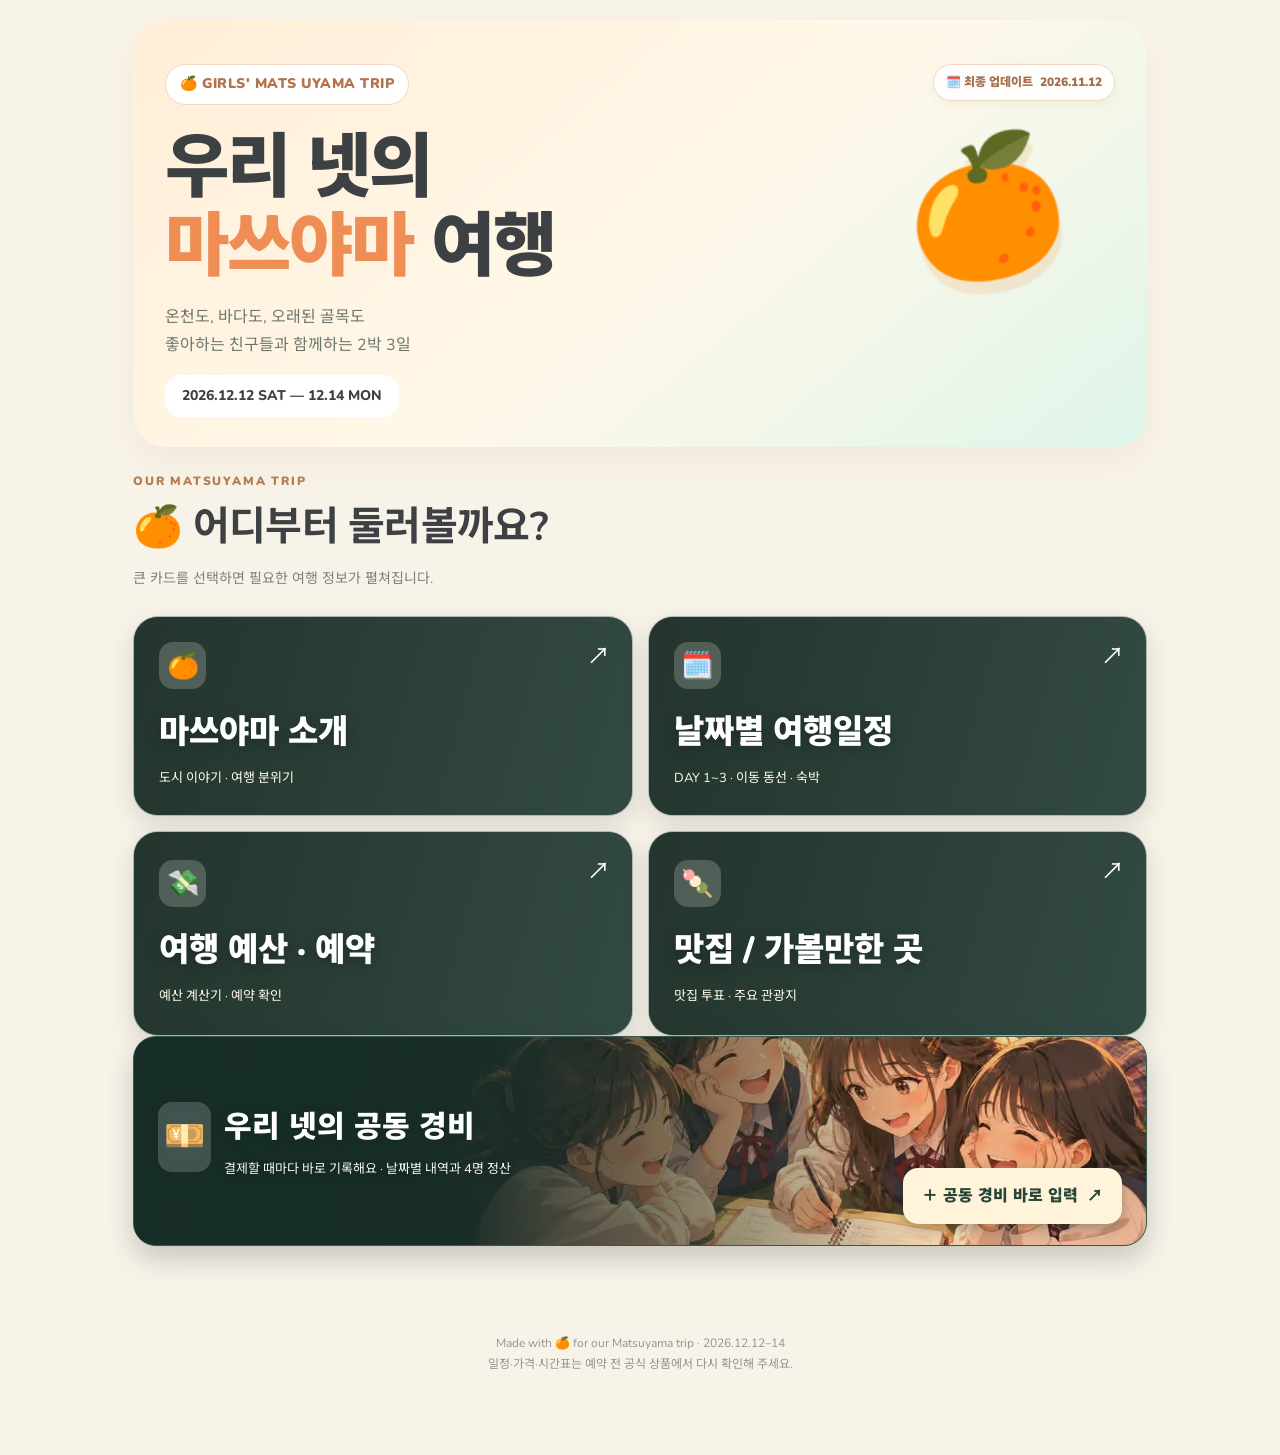
==== commit c1340c5d: "Merge flight and transport into itinerary, move onsen guide into attractions menu" ====
--- a/matsuyama/index.html
+++ b/matsuyama/index.html
@@ -29,7 +29,7 @@
 .kiosk-tile:before{content:'';position:absolute;inset:0;background:linear-gradient(105deg,#1f3027dd,#253d3580);z-index:-1}
 .kiosk-tile:hover{transform:translateY(-5px) scale(1.012);box-shadow:0 17px 37px #353e3940}.kiosk-tile:active{transform:scale(.975);box-shadow:0 3px 12px #0004}.kiosk-tile:focus-visible,.kiosk-back:focus-visible,.kiosk-topnav button:focus-visible{outline:3px solid #fdb376;outline-offset:3px}
 .kiosk-tile .ki{display:grid;place-items:center;width:47px;height:47px;border-radius:14px;font-size:26px;background:#ffffff33;backdrop-filter:blur(7px)}.kiosk-tile .kt{font-size:clamp(23px,3.3vw,33px);font-weight:900;margin:15px 0 5px;display:block;text-shadow:0 3px 13px #0004}.kiosk-tile .kd{font-size:13px;color:#fffbed;display:block}.kiosk-tile .arrow{position:absolute;right:22px;top:20px;font-size:23px;transition:transform .2s}.kiosk-tile:hover .arrow{transform:translateX(5px)}
-.kiosk-tile:last-child{grid-column:2/span 4;min-height:175px}
+.kiosk-tile:last-child{grid-column:span 3;min-height:205px}
 .kiosk-view{display:none}.kiosk-view.active{display:block;animation:up .25s ease-out}@keyframes up{from{opacity:.5;transform:translateY(8px)}to{opacity:1;transform:translateY(0)}}.kiosk-bar{display:flex;align-items:center;justify-content:space-between;gap:10px;flex-wrap:wrap;position:sticky;top:0;z-index:30;background:#f8f3e9ed;backdrop-filter:blur(14px);padding:10px 0;border-radius:0 0 16px 16px}
 .kiosk-back,.kiosk-topnav button{padding:9px 12px;border:1px solid #e9dfd3;border-radius:12px;background:#fff;color:#3f4543;font-weight:800;cursor:pointer;transition:background .15s,transform .15s}.kiosk-back:hover,.kiosk-topnav button:hover{background:#ffdfc9;transform:translateY(-2px)}.kiosk-back:active,.kiosk-topnav button:active{transform:translateY(1px)}.kiosk-topnav{display:flex;gap:5px;overflow:auto;max-width:100%}.kiosk-topnav button{white-space:nowrap;font-size:11px}.kiosk-topnav button.current{background:#3f4543;color:#fff}.kiosk-view[hidden],.kiosk-home[hidden],.hero[hidden]{display:none!important}
 @media(max-width:680px){.kiosk-grid{grid-template-columns:1fr;gap:12px}.kiosk-tile,.kiosk-tile:last-child{grid-column:1;min-height:150px;padding:20px}.kiosk-tile .ki{width:38px;height:38px;font-size:22px}.kiosk-tile .kt{font-size:25px;margin:10px 0 5px}.kiosk-bar{align-items:flex-start}.kiosk-topnav{flex-wrap:nowrap;width:100%}}
@@ -148,11 +148,10 @@
 const defs=[
 ['city','🍊','마쓰야마 소개','도시 이야기 · 여행 분위기','D%C5%8Dgo_Onsen_Honkan.jpg'],
 ['plan','🗓️','날짜별 여행일정','DAY 1~3 · 이동 동선 · 숙박','Shimonada_Station.jpg'],
-['transport','✈️','항공 · 교통 · 온천','항공편 · 노면전차 · 온천','Matsuyama_Castle_%28Matsuyama%29.jpg'],
 ['budget','💸','여행 예산 · 예약','예산 계산기 · 예약 확인','Mikan_%28mandarin%29.jpg'],
 ['food','🍡','맛집 / 가볼만한 곳','맛집 투표 · 주요 관광지','Taimeshi.jpg']
 ];
-const map={'🗓️ 날짜별 여행일정':'plan','✈️ 항공편 스케줄':'transport','🚃 우리가 이동하는 방법':'transport','💸 여행 예산 계산기':'budget','✅ 우리 여행 예약 체크':'budget','♨️ 도고온천 이용 가이드':'transport','🧳 캐리어 보관은 어디에?':'transport','🚋 도고온천 왕복 vs 공항 직행':'transport','🍡 마쓰야마 현지 맛집 가이드':'food','📍 마쓰야마 가볼 만한 곳':'food','🔗 예약 상품 바로가기':'budget'};
+const map={'🗓️ 날짜별 여행일정':'plan','✈️ 항공편 스케줄':'plan','🚃 우리가 이동하는 방법':'plan','💸 여행 예산 계산기':'budget','✅ 우리 여행 예약 체크':'budget','♨️ 도고온천 이용 가이드':'food','🧳 캐리어 보관은 어디에?':'plan','🚋 도고온천 왕복 vs 공항 직행':'plan','🍡 마쓰야마 현지 맛집 가이드':'food','📍 마쓰야마 가볼 만한 곳':'food','🔗 예약 상품 바로가기':'budget'};
 const home=document.createElement('section');home.className='kiosk-home';home.innerHTML='<span style="font-size:12px;color:#b77d54;font-weight:900;letter-spacing:.15em">OUR MATSUYAMA TRIP</span><h2>🍊 어디부터 둘러볼까요?</h2><p>큰 카드를 선택하면 필요한 여행 정보가 펼쳐집니다.</p>';
 const quick=document.createElement('div');quick.className='expense-quick';
 quick.innerHTML='<div class="expense-quick-copy"><span class="expense-quick-emoji" aria-hidden="true">💴</span><div><strong>우리 넷의 공동 경비</strong><p>결제할 때마다 바로 기록해요 · 날짜별 내역과 4명 정산</p></div></div><a class="expense-quick-button" href="./expenses.html" aria-label="공동경비 장부 바로 열기">＋ 공동 경비 바로 입력 <span aria-hidden="true">↗</span></a>';
--- a/matsuyama/expense-illustration.css
+++ b/matsuyama/expense-illustration.css
@@ -1 +1 @@
-.expense-quick{background-image:linear-gradient(90deg,rgba(18,46,37,.88) 0%,rgba(18,46,37,.50) 42%,rgba(18,46,37,.06) 78%),url("[data-uri]");background-size:cover;background-position:center 49%;border:1px solid #38584c;min-height:210px;color:#fff;box-shadow:0 13px 28px #243a303b}.expense-quick-copy{align-items:flex-start}.expense-quick-copy strong{color:#fff;font-size:clamp(22px,3vw,30px);text-shadow:0 2px 7px #13292088}.expense-quick-copy p{color:#f4f8ee;font-size:13px;text-shadow:0 2px 6px #14251f}.expense-quick-emoji{background:#ffffff30;border-radius:14px;padding:6px;backdrop-filter:blur(5px)}.expense-quick-button{background:#fff3d9;color:#284637;box-shadow:0 4px 14px #12251f55}.expense-quick-button:hover{background:#fff;box-shadow:0 9px 21px #12251f66}@media(max-width:680px){.expense-quick{background-position:64% center;min-height:225px}.expense-quick-copy{padding:3px 0}.expense-quick-copy p{max-width:225px}}+.expense-quick{background-image:linear-gradient(90deg,rgba(18,46,37,.88) 0%,rgba(18,46,37,.50) 42%,rgba(18,46,37,.06) 78%),url("./assets/expense-four-friends.avif");background-size:cover;background-position:center 49%;border:1px solid #38584c;min-height:210px;color:#fff;box-shadow:0 13px 28px #243a303b}.expense-quick-copy{align-items:flex-start}.expense-quick-copy strong{color:#fff;font-size:clamp(22px,3vw,30px);text-shadow:0 2px 7px #13292088}.expense-quick-copy p{color:#f4f8ee;font-size:13px;text-shadow:0 2px 6px #14251f}.expense-quick-emoji{background:#ffffff30;border-radius:14px;padding:6px;backdrop-filter:blur(5px)}.expense-quick-button{background:#fff3d9;color:#284637;box-shadow:0 4px 14px #12251f55}.expense-quick-button:hover{background:#fff;box-shadow:0 9px 21px #12251f66}@media(max-width:680px){.expense-quick{background-position:64% center;min-height:225px}.expense-quick-copy{padding:3px 0}.expense-quick-copy p{max-width:225px}}
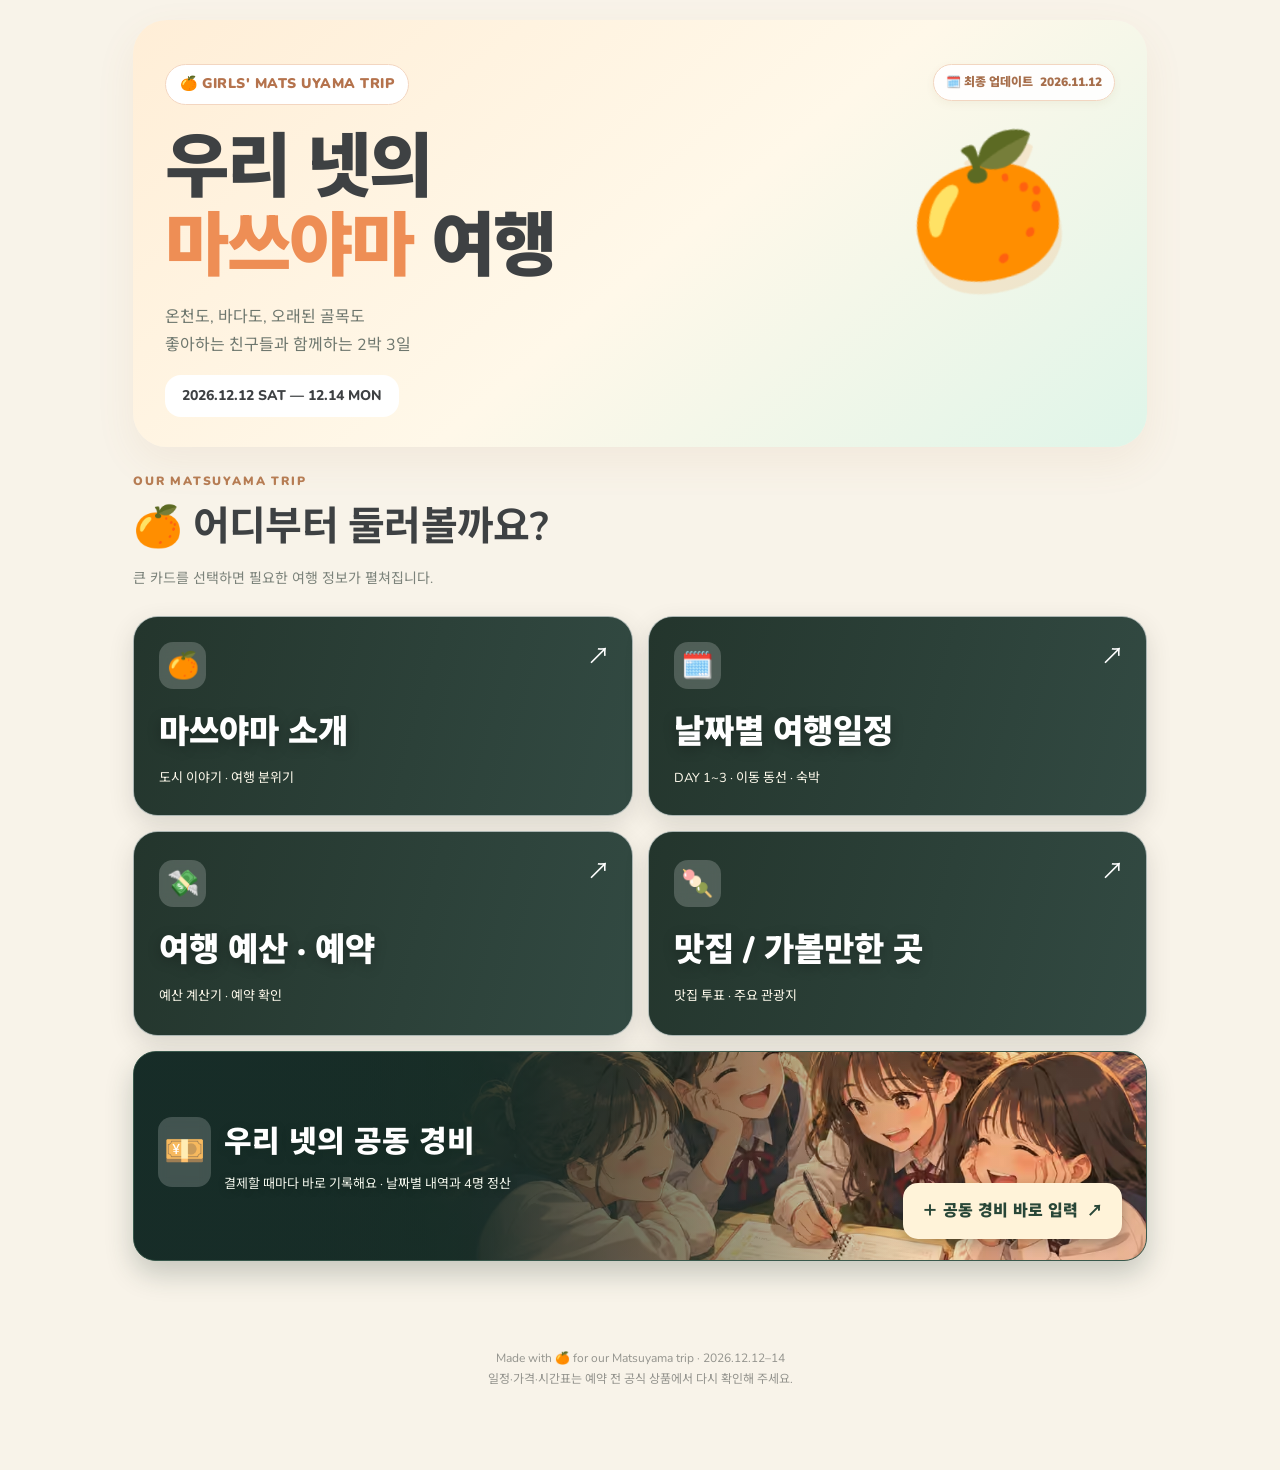
==== commit 4319bf22: "Match expense shortcut spacing to kiosk card grid on desktop and mobile" ====
--- a/matsuyama/index.html
+++ b/matsuyama/index.html
@@ -34,7 +34,7 @@
 .kiosk-back,.kiosk-topnav button{padding:9px 12px;border:1px solid #e9dfd3;border-radius:12px;background:#fff;color:#3f4543;font-weight:800;cursor:pointer;transition:background .15s,transform .15s}.kiosk-back:hover,.kiosk-topnav button:hover{background:#ffdfc9;transform:translateY(-2px)}.kiosk-back:active,.kiosk-topnav button:active{transform:translateY(1px)}.kiosk-topnav{display:flex;gap:5px;overflow:auto;max-width:100%}.kiosk-topnav button{white-space:nowrap;font-size:11px}.kiosk-topnav button.current{background:#3f4543;color:#fff}.kiosk-view[hidden],.kiosk-home[hidden],.hero[hidden]{display:none!important}
 @media(max-width:680px){.kiosk-grid{grid-template-columns:1fr;gap:12px}.kiosk-tile,.kiosk-tile:last-child{grid-column:1;min-height:150px;padding:20px}.kiosk-tile .ki{width:38px;height:38px;font-size:22px}.kiosk-tile .kt{font-size:25px;margin:10px 0 5px}.kiosk-bar{align-items:flex-start}.kiosk-topnav{flex-wrap:nowrap;width:100%}}
 @media(prefers-reduced-motion:reduce){.kiosk-tile,.kiosk-view,.kiosk-back,.kiosk-topnav button{transition:none;animation:none}}
-</style><style>.sight-grid{display:grid;grid-template-columns:repeat(2,minmax(0,1fr));gap:14px}.sight-card{background:white;border:1px solid #eee5d9;border-radius:20px;overflow:hidden}.sight-picture{height:154px;position:relative;background:linear-gradient(125deg,#dfece4,#ffe6d0);display:grid;place-items:center}.sight-picture img{position:absolute;width:100%;height:100%;object-fit:cover;inset:0}.sight-emoji{position:relative;z-index:1;font-size:24px;background:#fffdf9e8;border-radius:12px;padding:5px}.sight-content{padding:15px}.sight-content h3{font-size:18px;margin:9px 0 4px}.sight-content p{font-size:13px;color:#737e77;margin:4px 0 12px}.sight-content a{display:inline-block;background:#e7f2e9;border-radius:10px;padding:8px 11px;text-decoration:none;font-size:12px;font-weight:850}.sight-tag{display:inline-block;background:#fff0de;padding:3px 7px;border-radius:8px;font-size:11px;font-weight:800}@media(max-width:670px){.sight-grid{grid-template-columns:1fr}.sight-picture{height:165px}}</style><style>.sight-quick{margin:10px 0;background:#faf8f2;border:1px solid #eae7dc;border-radius:12px;padding:11px;font-size:12px;color:#69726b;line-height:1.75}.sight-quick div{margin-top:5px}.sight-quick b{color:#3e4540}.reservation-need{display:inline-block;background:#d9f4df;border:1px solid #91cca0;color:#225e38;border-radius:8px;padding:4px 8px;font-size:11px;font-weight:900}.reservation-neutral{display:inline-block;background:#f1f0ec;border:1px solid #deded7;color:#777a73;border-radius:8px;padding:4px 8px;font-size:11px;font-weight:800}.cash-alert{display:inline-block;border:1px solid #f19e9e;background:#ffe4e4;color:#9f2525;border-radius:8px;padding:4px 8px;font-size:11px;font-weight:900;margin-right:6px}.cash-tip{background:#fff2ee;border:1px solid #f4d8d0;border-radius:12px;padding:10px;font-size:12px;color:#71493e;margin:7px 0;line-height:1.75}.cash-tip a{font-weight:850;color:#a33131}</style><style>.expense-quick{display:flex;align-items:center;justify-content:space-between;gap:18px;flex-wrap:wrap;background:linear-gradient(115deg,#ffe2c5,#e1f5e8);border:1px solid #f1d9bc;border-radius:23px;padding:21px 24px;margin-bottom:20px;box-shadow:0 8px 24px #8d674019}.expense-quick-copy{display:flex;gap:13px;align-items:center}.expense-quick-emoji{font-size:33px}.expense-quick-copy strong{font-size:21px;font-weight:900}.expense-quick-copy p{margin:3px 0 0;font-size:12px;color:#68736a}.expense-quick-button{display:inline-flex;align-items:center;justify-content:center;gap:9px;background:#3c6453;color:white;text-decoration:none;font-size:16px;font-weight:900;border-radius:15px;padding:14px 19px;box-shadow:0 5px 15px #35604d35;transition:transform .18s,box-shadow .18s,background .18s}.expense-quick-button:hover{background:#2d5944;transform:translateY(-3px);box-shadow:0 9px 18px #35604d45}.expense-quick-button:active{transform:scale(.975);box-shadow:0 3px 8px #35604d30}.expense-quick-button:focus-visible{outline:3px solid #ef9959;outline-offset:3px}@media(max-width:680px){.expense-quick{padding:17px;gap:12px}.expense-quick-copy strong{font-size:18px}.expense-quick-button{width:100%;padding:14px}}</style><style>
+</style><style>.sight-grid{display:grid;grid-template-columns:repeat(2,minmax(0,1fr));gap:14px}.sight-card{background:white;border:1px solid #eee5d9;border-radius:20px;overflow:hidden}.sight-picture{height:154px;position:relative;background:linear-gradient(125deg,#dfece4,#ffe6d0);display:grid;place-items:center}.sight-picture img{position:absolute;width:100%;height:100%;object-fit:cover;inset:0}.sight-emoji{position:relative;z-index:1;font-size:24px;background:#fffdf9e8;border-radius:12px;padding:5px}.sight-content{padding:15px}.sight-content h3{font-size:18px;margin:9px 0 4px}.sight-content p{font-size:13px;color:#737e77;margin:4px 0 12px}.sight-content a{display:inline-block;background:#e7f2e9;border-radius:10px;padding:8px 11px;text-decoration:none;font-size:12px;font-weight:850}.sight-tag{display:inline-block;background:#fff0de;padding:3px 7px;border-radius:8px;font-size:11px;font-weight:800}@media(max-width:670px){.sight-grid{grid-template-columns:1fr}.sight-picture{height:165px}}</style><style>.sight-quick{margin:10px 0;background:#faf8f2;border:1px solid #eae7dc;border-radius:12px;padding:11px;font-size:12px;color:#69726b;line-height:1.75}.sight-quick div{margin-top:5px}.sight-quick b{color:#3e4540}.reservation-need{display:inline-block;background:#d9f4df;border:1px solid #91cca0;color:#225e38;border-radius:8px;padding:4px 8px;font-size:11px;font-weight:900}.reservation-neutral{display:inline-block;background:#f1f0ec;border:1px solid #deded7;color:#777a73;border-radius:8px;padding:4px 8px;font-size:11px;font-weight:800}.cash-alert{display:inline-block;border:1px solid #f19e9e;background:#ffe4e4;color:#9f2525;border-radius:8px;padding:4px 8px;font-size:11px;font-weight:900;margin-right:6px}.cash-tip{background:#fff2ee;border:1px solid #f4d8d0;border-radius:12px;padding:10px;font-size:12px;color:#71493e;margin:7px 0;line-height:1.75}.cash-tip a{font-weight:850;color:#a33131}</style><style>.expense-quick{display:flex;align-items:center;justify-content:space-between;gap:18px;flex-wrap:wrap;margin-top:15px;background:linear-gradient(115deg,#ffe2c5,#e1f5e8);border:1px solid #f1d9bc;border-radius:23px;padding:21px 24px;margin-bottom:20px;box-shadow:0 8px 24px #8d674019}.expense-quick-copy{display:flex;gap:13px;align-items:center}.expense-quick-emoji{font-size:33px}.expense-quick-copy strong{font-size:21px;font-weight:900}.expense-quick-copy p{margin:3px 0 0;font-size:12px;color:#68736a}.expense-quick-button{display:inline-flex;align-items:center;justify-content:center;gap:9px;background:#3c6453;color:white;text-decoration:none;font-size:16px;font-weight:900;border-radius:15px;padding:14px 19px;box-shadow:0 5px 15px #35604d35;transition:transform .18s,box-shadow .18s,background .18s}.expense-quick-button:hover{background:#2d5944;transform:translateY(-3px);box-shadow:0 9px 18px #35604d45}.expense-quick-button:active{transform:scale(.975);box-shadow:0 3px 8px #35604d30}.expense-quick-button:focus-visible{outline:3px solid #ef9959;outline-offset:3px}@media(max-width:680px){.expense-quick{padding:17px;gap:12px;margin-top:12px}.expense-quick-copy strong{font-size:18px}.expense-quick-button{width:100%;padding:14px}}</style><style>
 /* Four friends sharing a travel ledger — illustrated home quick-entry */
 .expense-quick{background:#7e7466 url('./images/friends-expense-ledger.svg') center center/cover no-repeat;min-height:270px;position:relative;isolation:isolate;align-items:flex-end;border:1px solid #f4e9d9;box-shadow:0 14px 34px #5c433533;overflow:hidden}
 .expense-quick:before{content:'';position:absolute;inset:0;background:linear-gradient(90deg,rgba(24,44,40,.83) 0%,rgba(28,44,41,.53) 34%,rgba(30,40,40,0) 77%);z-index:-1}
@@ -45,7 +45,7 @@
 .expense-quick-button{z-index:2;background:#fff5de;color:#315246;box-shadow:0 8px 24px #283b2b44}
 .expense-quick-button:hover{background:#f3dfb7;color:#284d3a}
 @media(max-width:680px){.expense-quick{min-height:320px;background-position:65% center;align-content:space-between;align-items:flex-end}.expense-quick:before{background:linear-gradient(90deg,rgba(25,46,42,.82),rgba(27,45,43,.21)),linear-gradient(0deg,rgba(23,37,34,.62),transparent 52%)}.expense-quick-copy{align-self:flex-start}.expense-quick-button{align-self:flex-end}}
-</style><link rel="stylesheet" href="./expense-illustration.css?v=20261128-anime"></head><body><main class="wrap">
+</style><link rel="stylesheet" href="./expense-illustration.css?v=20261128-anime"><style>.trip-map-link,.trip-inline-link{display:inline-flex;align-items:center;gap:4px;padding:5px 9px;border:1px solid #d5e5d6;border-radius:9px;background:#ecf6ec;color:#316749;font-size:11px;font-weight:900;text-decoration:none;margin:7px 6px 0 0;cursor:pointer;white-space:normal;line-height:1.4}.trip-map-link:hover,.trip-inline-link:hover{background:#d9eddd}.onsen-prep{background:#f8faf1;border:1px solid #d5dfc7;border-radius:19px;padding:17px;margin:15px 0 20px}.onsen-prep-head{display:flex;justify-content:space-between;flex-wrap:wrap;align-items:center;gap:10px;margin-bottom:13px;font-size:18px}.onsen-prep-list{display:grid;grid-template-columns:repeat(2,minmax(0,1fr));gap:10px}.onsen-prep-list>div{background:#fff;border:1px solid #e7ebde;border-radius:12px;padding:12px;font-size:12px;line-height:1.75;color:#687468}.onsen-prep-list b{color:#3d5045}.onsen-prep-links{margin-top:12px}.trip-inline-link{font-size:12px;padding:9px 13px}@media(max-width:630px){.onsen-prep-list{grid-template-columns:1fr}.onsen-prep{padding:12px}}</style></head><body><main class="wrap">
 <header class="hero"><div class="hero-headline"><span class="eyebrow">🍊 GIRLS' MATS UYAMA TRIP</span><span class="update-stamp" aria-label="페이지 최근 수정 일자">🗓️ 최종 업데이트 <time id="last-updated" datetime="2026-11-12">2026.11.12</time></span></div><h1>우리 넷의<br><em>마쓰야마</em> 여행</h1><div class="decor">🍊</div><p>온천도, 바다도, 오래된 골목도<br>좋아하는 친구들과 함께하는 2박 3일</p><div class="datepill">2026.12.12 SAT — 12.14 MON</div></header>
 <section class="panel" id="about-city" style="margin-top:20px;background:linear-gradient(120deg,#fff8ee,#f1faef)">
 <div style="display:flex;align-items:center;gap:12px;flex-wrap:wrap"><span style="font-size:38px">🍊</span><div><span class="eyebrow" style="font-size:11px">ABOUT MATSUYAMA</span><h2 style="margin:6px 0 3px">마쓰야마, 어떤 도시야?</h2></div></div>
@@ -60,35 +60,50 @@
 <h2>🗓️ 날짜별 여행일정</h2><p class="sub">DAY 버튼을 눌러 시간표를 확인하세요. 모든 시각은 일본 현지 기준의 계획안입니다.</p>
 <section class="panel"><div class="tabs"><button class="tab active" data-day="1">DAY 1 · 토</button><button class="tab" data-day="2">DAY 2 · 일</button><button class="tab" data-day="3">DAY 3 · 월</button></div>
 <article class="day active" id="day1"><div class="dayhead d1"><small>12월 12일 토요일</small><strong>✈️ 우리 넷, 함께 마쓰야마로!</strong><small>에어부산 BX703 · 김해 출발 4명</small></div><table class="trip-table"><tbody>
-<tr class="event"><td class="clock"><span class="trip-thumb" aria-hidden="true">✈️</span><b>16:35</b></td><td><strong>김해공항 출발 · 에어부산 BX703</strong><small>4명 동일편 · 비행 약 1시간 5분</small></td></tr><tr class="transit"><td colspan="2"><span class="mode-pill">✈️ 항공</span> 김해 → 마쓰야마 · 항공 이동</td></tr>
-<tr class="event"><td class="clock"><span class="trip-thumb" aria-hidden="true">🛬</span><b>17:40</b></td><td><strong>마쓰야마공항 도착</strong><small>입국심사·수하물 수령 · 소요시간 변동</small></td></tr><tr class="transit"><td colspan="2"><span class="mode-pill">🚌 버스</span> 마쓰야마공항 → 오카이도 주변 · 공항 리무진, 약 7~9km / 약 25~35분(대기 제외). 승차: 마쓰야마공항 / 하차: 오카이도 인근 정류장(운행편·배차·정확한 정류장 재확인).</td></tr>
-<tr class="event"><td class="clock"><span class="trip-thumb" aria-hidden="true">🏙️</span><b>18:45~</b></td><td><strong>시내 이동·숙소 또는 짐 보관</strong><small>첫날 숙소 위치·입실 가능 시각 확인</small><div class="cash-tip"><span class="cash-alert">현금인출 필요</span><b>DAY 1 예비 현금 준비:</b> 오카이도 2초메 <a target="_blank" rel="noopener" href="https://location.sevenbank.co.jp/sevenbank/spot/detail?code=0000032128">세븐일레븐 내 세븐뱅크 ATM 📍</a>에서 <b>4명 합계 ¥20,000(1인 ¥5,000)</b> 인출 권장. 교통·작은 상점·투어 간식용 선택 예산이며 전액 인출 의무는 없습니다. 카드 결제 가능 매장은 카드 우선.</div></td></tr><tr class="transit"><td colspan="2"><span class="mode-pill">🚶 도보</span> 숙소 → 스시마루 혼텐 · 숙소 주소 확정 후 도보거리와 시간 산정</td></tr>
-<tr class="event"><td class="clock"><span class="trip-thumb" aria-hidden="true">🍣</span><b>19:30~</b></td><td><strong>Sushimaru · すし丸本店</strong><small>12/12(토) 첫 저녁 식당 선정 · 1948년 창업한 마쓰야마 향토요리점 · 예약 미완료</small></td></tr><tr class="transit"><td colspan="2"><span class="mode-pill">🚶 도보</span> 오카이도 도심에서 도보 이동 가능 · 정확한 출발점에 따라 시간 변동</td></tr>
-<tr class="event"><td class="clock"><span class="trip-thumb" aria-hidden="true">🌙</span><b>21:00~</b></td><td><strong>첫날 숙소 · 휴식</strong><small>식사 종료 후 이동 · 숙소 및 이동거리 미확정</small></td></tr>
+<tr class="event"><td class="clock"><span class="trip-thumb" aria-hidden="true">✈️</span><b>16:35</b></td><td><strong>김해공항 출발 · 에어부산 BX703</strong><small>4명 동일편 · 비행 약 1시간 5분</small><a class="trip-map-link" target="_blank" rel="noopener" href="https://www.google.com/maps/search/?api=1&amp;query=%EA%B9%80%ED%95%B4%EA%B5%AD%EC%A0%9C%EA%B3%B5%ED%95%AD%20%EA%B5%AD%EC%A0%9C%EC%84%A0%20%ED%84%B0%EB%AF%B8%EB%84%90">📍 지도확인</a></td></tr><tr class="transit"><td colspan="2"><span class="mode-pill">✈️ 항공</span> 김해 → 마쓰야마 · 항공 이동</td></tr>
+<tr class="event"><td class="clock"><span class="trip-thumb" aria-hidden="true">🛬</span><b>17:40</b></td><td><strong>마쓰야마공항 도착</strong><small>입국심사·수하물 수령 · 소요시간 변동</small><a class="trip-map-link" target="_blank" rel="noopener" href="https://www.google.com/maps/search/?api=1&amp;query=Matsuyama%20Airport%20Japan">📍 지도확인</a></td></tr><tr class="transit"><td colspan="2"><span class="mode-pill">🚌 버스</span> 마쓰야마공항 → 오카이도 주변 · 공항 리무진, 약 7~9km / 약 25~35분(대기 제외). 승차: 마쓰야마공항 / 하차: 오카이도 인근 정류장(운행편·배차·정확한 정류장 재확인).</td></tr>
+<tr class="event"><td class="clock"><span class="trip-thumb" aria-hidden="true">🏙️</span><b>18:45~</b></td><td><strong>시내 이동·숙소 또는 짐 보관</strong><small>첫날 숙소 위치·입실 가능 시각 확인</small><div class="cash-tip"><span class="cash-alert">현금인출 필요</span><b>DAY 1 예비 현금 준비:</b> 오카이도 2초메 <a target="_blank" rel="noopener" href="https://location.sevenbank.co.jp/sevenbank/spot/detail?code=0000032128">세븐일레븐 내 세븐뱅크 ATM 📍</a>에서 <b>4명 합계 ¥20,000(1인 ¥5,000)</b> 인출 권장. 교통·작은 상점·투어 간식용 선택 예산이며 전액 인출 의무는 없습니다. 카드 결제 가능 매장은 카드 우선. <a class="trip-map-link" target="_blank" rel="noopener" href="https://www.google.com/maps/search/?api=1&amp;query=%E3%82%BB%E3%83%96%E3%83%B3%E3%82%A4%E3%83%AC%E3%83%96%E3%83%B3%20%E6%9D%BE%E5%B1%B1%E5%A4%A7%E8%A1%97%E9%81%932%E4%B8%81%E7%9B%AE%20%E3%82%BB%E3%83%96%E3%83%B3%E9%8A%80%E8%A1%8CATM">📍 구글맵 위치확인 ↗</a></div><a class="trip-map-link" target="_blank" rel="noopener" href="https://www.google.com/maps/search/?api=1&amp;query=Okaido%20Station%20Matsuyama%20Ehime">📍 지도확인</a></td></tr><tr class="transit"><td colspan="2"><span class="mode-pill">🚶 도보</span> 숙소 → 스시마루 혼텐 · 숙소 주소 확정 후 도보거리와 시간 산정</td></tr>
+<tr class="event"><td class="clock"><span class="trip-thumb" aria-hidden="true">🍣</span><b>19:30~</b></td><td><strong>Sushimaru · すし丸本店 <span class="decision-needed">선택 필요</span></strong><small>12/12(토) 저녁 식당 후보 · 1948년 창업한 마쓰야마 향토요리점 · 투표 및 예약 미확정</small><a class="trip-map-link" target="_blank" rel="noopener" href="https://www.google.com/maps/search/?api=1&amp;query=%E3%81%99%E3%81%97%E4%B8%B8%E6%9C%AC%E5%BA%97%20%E6%9D%BE%E5%B1%B1">📍 지도확인</a></td></tr><tr class="transit"><td colspan="2"><span class="mode-pill">🚶 도보</span> 오카이도 도심에서 도보 이동 가능 · 정확한 출발점에 따라 시간 변동</td></tr>
+<tr class="event"><td class="clock"><span class="trip-thumb" aria-hidden="true">🌙</span><b>21:00~</b></td><td><strong>첫날 숙소 · 휴식</strong><small>식사 종료 후 이동 · 숙소 및 이동거리 미확정</small><a class="trip-map-link" target="_blank" rel="noopener" href="https://www.google.com/maps/search/?api=1&amp;query=Okaido%20Matsuyama">📍 지도확인</a></td></tr>
 </tbody></table></article><article class="day" id="day2"><div class="dayhead d2"><small>12월 13일 일요일</small><strong>🚌 우치코 · 오즈 · 시모나다</strong><small>동절기(11/1~2/28) · 출발 11:30 고정 / 18:30 복귀 예정</small></div><table class="trip-table"><tbody>
-<tr class="event"><td class="clock"><span class="trip-thumb" aria-hidden="true">🍳</span><b>09:00</b></td><td><strong>아침·체크아웃·짐 보관</strong><small>레포 차하루에서 여행 짐을 맡아주는지 사전 확인</small></td></tr><tr class="transit"><td colspan="2"><span class="mode-pill">🚶 도보</span> 첫날 숙소 → 오카이도 미츠코시 · 첫날 숙소 위치 미확정으로 거리·시간 확인 필요</td></tr>
-<tr class="event"><td class="clock"><span class="trip-thumb" aria-hidden="true">🏬</span><b>11:10</b></td><td><strong>오카이도 미츠코시 앞 집합</strong><small>11:10부터 미팅 · 집합 지점은 예약 전 원본 안내 재확인</small><div class="cash-tip"><span class="cash-alert">현금인출 필요</span><b>DAY 2 투어 출발 전 잔액 점검:</b> 전날 준비한 현금 중 <b>4명 합계 ¥8,000~12,000</b>을 소액 구매·점심 대비로 확보. 부족할 때만 오카이도 2초메 세븐뱅크 ATM에서 추가 인출. 투어의 식사·입장료 포함 여부 먼저 확인.</div></td></tr><tr class="transit"><td colspan="2"><span class="mode-pill">🚌 버스</span> 전용 관광버스 · 11:30 출발 / 동절기 운영</td></tr>
-<tr class="event"><td class="clock"><span class="trip-thumb" aria-hidden="true">🚌</span><b>11:30</b></td><td><strong>현지 버스투어 출발</strong><small>출발시간 고정 · 관광지 순서 및 체류시간은 유동적</small></td></tr><tr class="transit"><td colspan="2"><span class="mode-pill">🚌 버스</span> 전용 관광버스로 이동 · 대중교통 노선번호/배차간격 해당 없음. 아래 구간 거리·시간은 도로상 추정치</td></tr>
-<tr class="event"><td class="clock"><span class="trip-thumb" aria-hidden="true">🏯</span><b>오후</b></td><td><strong>우치코 전통거리 · 오즈 관광</strong><small>관광 순서 및 식사 시간은 당일 가이드 안내</small></td></tr><tr class="transit"><td colspan="2"><span class="mode-pill">🚌 버스</span> 미츠코시 → 우치코 약 40~45km·40~55분 / 우치코 → 오즈 약 17~22km·25~35분 (추정)</td></tr>
-<tr class="event"><td class="clock"><span class="trip-thumb" aria-hidden="true"><img src="https://commons.wikimedia.org/wiki/Special:FilePath/Shimonada_Station.jpg?width=100" alt="" loading="lazy" onerror="this.remove()">🌊</span><b>오후</b></td><td><strong>시모나다역 바다 풍경</strong><small>실제 방문 순서는 현지 투어 운영에 따름</small></td></tr><tr class="transit"><td colspan="2"><span class="mode-pill">🚌 버스</span> 오즈 → 시모나다역 약 25~35km·35~50분 / 시모나다역 → 마쓰야마 약 30~35km·35~50분 (추정)</td></tr>
-<tr class="event"><td class="clock"><span class="trip-thumb" aria-hidden="true">🌆</span><b>18:30</b></td><td><strong>마쓰야마 시내 복귀 예정</strong><small>동절기 안내 기준 · 정확한 하차 장소 확인 필요</small></td></tr><tr class="transit"><td colspan="2"><span class="mode-pill">🚶 도보</span> 투어 하차 지점 → 저녁 식당/레포 차하루 · 하차 장소 확정 후 거리 산정</td></tr>
-<tr class="event"><td class="clock"><span class="trip-thumb" aria-hidden="true">🍽️</span><b>19:15~</b></td><td><strong>시내 저녁 식사 <span class="decision-needed">선택 필요</span></strong><small>복귀 지연을 고려해 19:15~19:30 시작 권장 · 식당 미선정</small></td></tr><tr class="transit"><td colspan="2"><span class="mode-pill">🚶 도보</span> 오카이도 주변 저녁 식당 → 레포 차하루 · 식당 결정 후 거리·시간 반영</td></tr>
-<tr class="event"><td class="clock"><span class="trip-thumb" aria-hidden="true">🏨</span><b>20:30~</b></td><td><strong>레포 차하루 · 4명 1실 숙박</strong><small>마쓰야마 미츠코시 건물 내 · 프라이빗 사우나 · 친구들과 추억의 밤</small></td></tr>
+<tr class="event"><td class="clock"><span class="trip-thumb" aria-hidden="true">🍳</span><b>09:00</b></td><td><strong>아침·체크아웃·짐 보관</strong><small>레포 차하루에서 여행 짐을 맡아주는지 사전 확인</small><a class="trip-map-link" target="_blank" rel="noopener" href="https://www.google.com/maps/search/?api=1&amp;query=Matsuyama%20Mitsukoshi">📍 지도확인</a></td></tr><tr class="transit"><td colspan="2"><span class="mode-pill">🚶 도보</span> 첫날 숙소 → 오카이도 미츠코시 · 첫날 숙소 위치 미확정으로 거리·시간 확인 필요</td></tr>
+<tr class="event"><td class="clock"><span class="trip-thumb" aria-hidden="true">🏬</span><b>11:10</b></td><td><strong>오카이도 미츠코시 앞 집합</strong><small>11:10부터 미팅 · 집합 지점은 예약 전 원본 안내 재확인</small><div class="cash-tip"><span class="cash-alert">현금인출 필요</span><b>DAY 2 투어 출발 전 잔액 점검:</b> 전날 준비한 현금 중 <b>4명 합계 ¥8,000~12,000</b>을 소액 구매·점심 대비로 확보. 부족할 때만 오카이도 2초메 세븐뱅크 ATM에서 추가 인출. 투어의 식사·입장료 포함 여부 먼저 확인. <a class="trip-map-link" target="_blank" rel="noopener" href="https://www.google.com/maps/search/?api=1&amp;query=%E3%82%BB%E3%83%96%E3%83%B3%E3%82%A4%E3%83%AC%E3%83%96%E3%83%B3%20%E6%9D%BE%E5%B1%B1%E5%A4%A7%E8%A1%97%E9%81%932%E4%B8%81%E7%9B%AE%20%E3%82%BB%E3%83%96%E3%83%B3%E9%8A%80%E8%A1%8CATM">📍 구글맵 위치확인 ↗</a></div><a class="trip-map-link" target="_blank" rel="noopener" href="https://www.google.com/maps/search/?api=1&amp;query=%E6%9D%BE%E5%B1%B1%E4%B8%89%E8%B6%8A%20%E6%84%9B%E5%AA%9B">📍 지도확인</a></td></tr><tr class="transit"><td colspan="2"><span class="mode-pill">🚌 버스</span> 전용 관광버스 · 11:30 출발 / 동절기 운영</td></tr>
+<tr class="event"><td class="clock"><span class="trip-thumb" aria-hidden="true">🚌</span><b>11:30</b></td><td><strong>현지 버스투어 출발</strong><small>출발시간 고정 · 관광지 순서 및 체류시간은 유동적</small><a class="trip-map-link" target="_blank" rel="noopener" href="https://www.google.com/maps/search/?api=1&amp;query=%E6%9D%BE%E5%B1%B1%E4%B8%89%E8%B6%8A%20%E6%84%9B%E5%AA%9B">📍 지도확인</a></td></tr><tr class="transit"><td colspan="2"><span class="mode-pill">🚌 버스</span> 전용 관광버스로 이동 · 대중교통 노선번호/배차간격 해당 없음. 아래 구간 거리·시간은 도로상 추정치</td></tr>
+<tr class="event"><td class="clock"><span class="trip-thumb" aria-hidden="true">🏯</span><b>오후</b></td><td><strong>우치코 전통거리 · 오즈 관광</strong><small>관광 순서 및 식사 시간은 당일 가이드 안내</small><a class="trip-map-link" target="_blank" rel="noopener" href="https://www.google.com/maps/search/?api=1&amp;query=%E5%86%85%E5%AD%90%20%E5%85%AB%E6%97%A5%E5%B8%82%E8%AD%B7%E5%9B%BD%E7%94%BA%E4%B8%A6%E3%81%BF">📍 지도확인</a></td></tr><tr class="transit"><td colspan="2"><span class="mode-pill">🚌 버스</span> 미츠코시 → 우치코 약 40~45km·40~55분 / 우치코 → 오즈 약 17~22km·25~35분 (추정)</td></tr>
+<tr class="event"><td class="clock"><span class="trip-thumb" aria-hidden="true"><img src="https://commons.wikimedia.org/wiki/Special:FilePath/Shimonada_Station.jpg?width=100" alt="" loading="lazy" onerror="this.remove()">🌊</span><b>오후</b></td><td><strong>시모나다역 바다 풍경</strong><small>실제 방문 순서는 현지 투어 운영에 따름</small><a class="trip-map-link" target="_blank" rel="noopener" href="https://www.google.com/maps/search/?api=1&amp;query=%E4%B8%8B%E7%81%98%E9%A7%85%20%E6%84%9B%E5%AA%9B">📍 지도확인</a></td></tr><tr class="transit"><td colspan="2"><span class="mode-pill">🚌 버스</span> 오즈 → 시모나다역 약 25~35km·35~50분 / 시모나다역 → 마쓰야마 약 30~35km·35~50분 (추정)</td></tr>
+<tr class="event"><td class="clock"><span class="trip-thumb" aria-hidden="true">🌆</span><b>18:30</b></td><td><strong>마쓰야마 시내 복귀 예정</strong><small>동절기 안내 기준 · 정확한 하차 장소 확인 필요</small><a class="trip-map-link" target="_blank" rel="noopener" href="https://www.google.com/maps/search/?api=1&amp;query=%E5%A4%A7%E8%A1%97%E9%81%93%E9%A7%85%20%E6%9D%BE%E5%B1%B1">📍 지도확인</a></td></tr><tr class="transit"><td colspan="2"><span class="mode-pill">🚶 도보</span> 투어 하차 지점 → 저녁 식당/레포 차하루 · 하차 장소 확정 후 거리 산정</td></tr>
+<tr class="event"><td class="clock"><span class="trip-thumb" aria-hidden="true">🍽️</span><b>19:15~</b></td><td><strong>시내 저녁 식사 <span class="decision-needed">선택 필요</span></strong><small>복귀 지연을 고려해 19:15~19:30 시작 권장 · 식당 미선정</small><a class="trip-map-link" target="_blank" rel="noopener" href="https://www.google.com/maps/search/?api=1&amp;query=%E5%A4%A7%E8%A1%97%E9%81%93%20%E6%9D%BE%E5%B1%B1">📍 지도확인</a></td></tr><tr class="transit"><td colspan="2"><span class="mode-pill">🚶 도보</span> 오카이도 주변 저녁 식당 → 레포 차하루 · 식당 결정 후 거리·시간 반영</td></tr>
+<tr class="event"><td class="clock"><span class="trip-thumb" aria-hidden="true">🏨</span><b>20:30~</b></td><td><strong>레포 차하루 · 4명 1실 숙박</strong><small>마쓰야마 미츠코시 건물 내 · 프라이빗 사우나 · 친구들과 추억의 밤</small><a class="trip-map-link" target="_blank" rel="noopener" href="https://www.google.com/maps/search/?api=1&amp;query=HOTEL%20LEPO%20CHAHAL%20Matsuyama">📍 지도확인</a></td></tr>
 </tbody></table><div class="inline-actions"><a class="detail-link" href="https://smartstore.naver.com/olderthanyou_x/products/10654063056" target="_blank" rel="noopener">🚌 버스투어 상세보기 ↗</a></div><div class="note">11:10 미팅 / 11:30 출발 / 18:30 복귀 예정은 제공된 동절기 상품 안내 기준입니다. 실제 하차 장소·날짜별 운영 여부를 예약처에 확인하세요.</div><details class="extra-details" id="hotel-info"><summary>🏨 레포 차하루 숙박 상세보기</summary><div class="inside"><p><b>12/13(일)~12/14(월) · 친구 4명, 객실 1개</b><br>마쓰야마 미츠코시 건물 내 호텔. 실제 예약된 객실의 침대 수·정원·사우나 이용 규칙은 예약 확인서와 체크인 안내를 우선하세요.</p><div class="grid2"><div><h4>🧖 호텔에서 즐길 것</h4><p>객실 내 프라이빗 사우나(동시 이용 가능 인원 확인), 넓은 객실에서 휴식, 호텔 레스토랑·조식(포함 여부 확인).</p></div><div><h4>🏪 주변 편의점</h4><p>오카이도 상점가의 세븐일레븐·로손 등 도보권 편의점. 가장 가까운 지점, 야간 영업 및 객실 음식 반입 가능 여부는 방문 직전 확인하세요.</p></div></div><h4>🎲 우리 넷의 추억의 밤</h4><p>고1 시절 사진 3장씩 모아 추억 퀴즈 → 우정 밸런스 게임 → 카드게임 → 네 명의 단체사진. 준비물: 옛날 사진, 작은 카드게임, 질문 카드, 편지지·펜 4세트. 호텔의 소음·반입 규칙을 지켜 주세요.</p><p><a target="_blank" rel="noopener" href="https://mob.kr.hotels.com/ho2706859456/">호텔 상세·예약정보 ↗</a></p></div></details><a class="detail-link" target="_blank" rel="noopener" href="https://www.youtube.com/results?search_query=HOTEL+LEPO+CHAHAL+松山+宿泊">▶ 유튜브 리뷰보기 ↗</a></article><article class="day" id="day3"><div class="dayhead d3"><small>12월 14일 월요일</small><strong>♨️ 도고온천에서 함께 보내는 마지막 날</strong><small>4명 모두 에어부산 BX704 · 18:40 마쓰야마 출발</small></div><table class="trip-table"><tbody>
-<tr class="event"><td class="clock"><span class="trip-thumb" aria-hidden="true">🍳</span><b>09:00</b></td><td><strong>호텔 조식·체크아웃</strong><small>조식 포함 여부 및 체크아웃 규정 확인</small></td></tr><tr class="transit"><td colspan="2"><span class="mode-pill">🚃 전차</span> 오카이도 정류장 → 도고온천역 · 노면전차 5호선(도고온천 방면) 약 2.5~3km·12~15분 탑승, 도보/대기 별도. 운행 간격·정류장 명칭은 출발 전 공식 시간표 재확인</td></tr>
-<tr class="event"><td class="clock"><span class="trip-thumb" aria-hidden="true">🧳</span><b>10:00</b></td><td><strong>도고온천역 주변 짐 보관</strong><small>관광안내소 보관·코인로커 위치 및 빈자리 확인</small><div class="cash-tip"><span class="cash-alert">현금인출 필요</span><b>DAY 3 현금이 부족할 때만:</b> 도고온천역 인근 <a target="_blank" rel="noopener" href="https://location.sevenbank.co.jp/sevenbank/spot/detail?code=0000037824">에히메은행 도고지점 세븐뱅크 공동 ATM(道後湯之町2-15) 📍</a> 확인. <b>4명 합계 ¥5,000~10,000</b> 추가 예비 현금 가정. 해외카드 인출 지원 여부는 현장에서 확인. 도고온천은 Mastercard 결제 가능하므로 현금 전용이 아닙니다.</div></td></tr><tr class="transit"><td colspan="2"><span class="mode-pill">🚶 도보</span> 도고온천역 → 도고온천 본관 약 0.3~0.5km·4~7분</td></tr>
-<tr class="event"><td class="clock"><span class="trip-thumb" aria-hidden="true"><img src="https://commons.wikimedia.org/wiki/Special:FilePath/D%C5%8Dgo_Onsen_Honkan.jpg?width=100" alt="" loading="lazy" onerror="this.remove()">♨️</span><b>10:15</b></td><td><strong>도고온천 본관 입욕</strong><small>신노유 또는 다마노유 코스 · 사전 예약 조건 확인</small></td></tr><tr class="transit"><td colspan="2"><span class="mode-pill">🚶 도보</span> 온천 본관 → 하이카라 상점가 · 도보권 약 5~10분</td></tr>
-<tr class="event"><td class="clock"><span class="trip-thumb" aria-hidden="true"><img src="https://commons.wikimedia.org/wiki/Special:FilePath/Mikan_%28mandarin%29.jpg?width=100" alt="" loading="lazy" onerror="this.remove()">🍡</span><b>11:45</b></td><td><strong>하이카라 거리·기념품 쇼핑</strong><small>귤 디저트와 전통 상점가 산책</small></td></tr><tr class="transit"><td colspan="2"><span class="mode-pill">🚶 도보</span> 상점가 → 점심 식당 · 선정 후 실제 거리 반영</td></tr>
-<tr class="event"><td class="clock"><span class="trip-thumb" aria-hidden="true"><img src="https://commons.wikimedia.org/wiki/Special:FilePath/Taimeshi.jpg?width=100" alt="" loading="lazy" onerror="this.remove()">🍚</span><b>12:30</b></td><td><strong>도고온천 근처 점심 <span class="decision-needed">선택 필요</span></strong><small>4명 함께 식사 · 후보는 아래 맛집 가이드 참고</small></td></tr><tr class="transit"><td colspan="2"><span class="mode-pill">🚶 도보</span> 점심 → 카페/역 주변 · 동선 선택에 따라 5~15분 예상</td></tr>
-<tr class="event"><td class="clock"><span class="trip-thumb" aria-hidden="true">📷</span><b>14:00~</b></td><td><strong>카페·산책·4명 단체사진</strong><small>여유롭게 마지막 관광 · 짐 찾아 공항버스 정류장 이동</small></td></tr><tr class="transit"><td colspan="2"><span class="mode-pill">🚌 버스</span> 도고온천역 앞 공항 리무진 승차 예정 → 마쓰야마공항 · 약 11km·38~43분(대기 제외). 구체 편명·운행 간격·요금은 공식 시간표 재확인</td></tr>
-<tr class="event"><td class="clock"><span class="trip-thumb" aria-hidden="true">🛫</span><b>16:30 전후</b></td><td><strong>마쓰야마공항 도착 목표</strong><small>국제선 출국수속 여유 확보 · 공항버스는 이 시각에 맞게 역산</small></td></tr><tr class="transit"><td colspan="2"><span class="mode-pill">✈️ 항공</span> 마쓰야마 → 김해</td></tr>
-<tr class="event"><td class="clock"><span class="trip-thumb" aria-hidden="true">✈️</span><b>18:40</b></td><td><strong>마쓰야마 출발 · BX704</strong><small>김해 20:00 도착 예정 · 4명 동일편</small></td></tr>
+<tr class="event"><td class="clock"><span class="trip-thumb" aria-hidden="true">🍳</span><b>09:00</b></td><td><strong>호텔 조식·체크아웃</strong><small>조식 포함 여부 및 체크아웃 규정 확인</small><a class="trip-map-link" target="_blank" rel="noopener" href="https://www.google.com/maps/search/?api=1&amp;query=HOTEL%20LEPO%20CHAHAL%20Matsuyama">📍 지도확인</a></td></tr><tr class="transit"><td colspan="2"><span class="mode-pill">🚃 전차</span> 오카이도 정류장 → 도고온천역 · 노면전차 5호선(도고온천 방면) 약 2.5~3km·12~15분 탑승, 도보/대기 별도. 운행 간격·정류장 명칭은 출발 전 공식 시간표 재확인</td></tr>
+<tr class="event"><td class="clock"><span class="trip-thumb" aria-hidden="true">🧳</span><b>10:00</b></td><td><strong>도고온천역 주변 짐 보관</strong><small>관광안내소 보관·코인로커 위치 및 빈자리 확인</small><div class="cash-tip"><span class="cash-alert">현금인출 필요</span><b>DAY 3 현금이 부족할 때만:</b> 도고온천역 인근 <a target="_blank" rel="noopener" href="https://location.sevenbank.co.jp/sevenbank/spot/detail?code=0000037824">에히메은행 도고지점 세븐뱅크 공동 ATM(道後湯之町2-15) 📍</a> 확인. <b>4명 합계 ¥5,000~10,000</b> 추가 예비 현금 가정. 해외카드 인출 지원 여부는 현장에서 확인. 도고온천은 Mastercard 결제 가능하므로 현금 전용이 아닙니다. <a class="trip-map-link" target="_blank" rel="noopener" href="https://www.google.com/maps/search/?api=1&amp;query=%E6%84%9B%E5%AA%9B%E9%8A%80%E8%A1%8C%20%E9%81%93%E5%BE%8C%E6%94%AF%E5%BA%97%20%E6%9D%BE%E5%B1%B1%E5%B8%82">📍 구글맵 위치확인 ↗</a></div><a class="trip-map-link" target="_blank" rel="noopener" href="https://www.google.com/maps/search/?api=1&amp;query=%E9%81%93%E5%BE%8C%E6%B8%A9%E6%B3%89%E9%A7%85">📍 지도확인</a></td></tr><tr class="transit"><td colspan="2"><span class="mode-pill">🚶 도보</span> 도고온천역 → 도고온천 본관 약 0.3~0.5km·4~7분</td></tr>
+<tr class="event"><td class="clock"><span class="trip-thumb" aria-hidden="true"><img src="https://commons.wikimedia.org/wiki/Special:FilePath/D%C5%8Dgo_Onsen_Honkan.jpg?width=100" alt="" loading="lazy" onerror="this.remove()">♨️</span><b>10:15</b></td><td><strong>도고온천 본관 입욕</strong><small>신노유 또는 다마노유 코스 · 사전 예약 조건 확인</small><button type="button" class="trip-inline-link" data-jump="dogo">♨️ 도고온천 자세히보기 ↗</button><a class="trip-map-link" target="_blank" rel="noopener" href="https://www.google.com/maps/search/?api=1&amp;query=%E9%81%93%E5%BE%8C%E6%B8%A9%E6%B3%89%E6%9C%AC%E9%A4%A8">📍 지도확인</a></td></tr><tr class="transit"><td colspan="2"><span class="mode-pill">🚶 도보</span> 온천 본관 → 하이카라 상점가 · 도보권 약 5~10분</td></tr>
+<tr class="event"><td class="clock"><span class="trip-thumb" aria-hidden="true"><img src="https://commons.wikimedia.org/wiki/Special:FilePath/Mikan_%28mandarin%29.jpg?width=100" alt="" loading="lazy" onerror="this.remove()">🍡</span><b>11:45</b></td><td><strong>하이카라 거리·기념품 쇼핑</strong><small>귤 디저트와 전통 상점가 산책</small><a class="trip-map-link" target="_blank" rel="noopener" href="https://www.google.com/maps/search/?api=1&amp;query=%E9%81%93%E5%BE%8C%E3%83%8F%E3%82%A4%E3%82%AB%E3%83%A9%E9%80%9A%E3%82%8A">📍 지도확인</a></td></tr><tr class="transit"><td colspan="2"><span class="mode-pill">🚶 도보</span> 상점가 → 점심 식당 · 선정 후 실제 거리 반영</td></tr>
+<tr class="event"><td class="clock"><span class="trip-thumb" aria-hidden="true"><img src="https://commons.wikimedia.org/wiki/Special:FilePath/Taimeshi.jpg?width=100" alt="" loading="lazy" onerror="this.remove()">🍚</span><b>12:30</b></td><td><strong>도고온천 근처 점심 <span class="decision-needed">선택 필요</span></strong><small>4명 함께 식사 · 후보는 아래 맛집 가이드 참고</small><a class="trip-map-link" target="_blank" rel="noopener" href="https://www.google.com/maps/search/?api=1&amp;query=%E9%81%93%E5%BE%8C%E6%B8%A9%E6%B3%89%E5%95%86%E5%BA%97%E8%A1%97">📍 지도확인</a></td></tr><tr class="transit"><td colspan="2"><span class="mode-pill">🚶 도보</span> 점심 → 카페/역 주변 · 동선 선택에 따라 5~15분 예상</td></tr>
+<tr class="event"><td class="clock"><span class="trip-thumb" aria-hidden="true">📷</span><b>14:00~</b></td><td><strong>카페·산책·4명 단체사진</strong><small>여유롭게 마지막 관광 · 짐 찾아 공항버스 정류장 이동</small><a class="trip-map-link" target="_blank" rel="noopener" href="https://www.google.com/maps/search/?api=1&amp;query=%E9%81%93%E5%BE%8C%E6%B8%A9%E6%B3%89%E9%A7%85">📍 지도확인</a></td></tr><tr class="transit"><td colspan="2"><span class="mode-pill">🚌 버스</span> 도고온천역 앞 공항 리무진 승차 예정 → 마쓰야마공항 · 약 11km·38~43분(대기 제외). 구체 편명·운행 간격·요금은 공식 시간표 재확인</td></tr>
+<tr class="event"><td class="clock"><span class="trip-thumb" aria-hidden="true">🛫</span><b>16:30 전후</b></td><td><strong>마쓰야마공항 도착 목표</strong><small>국제선 출국수속 여유 확보 · 공항버스는 이 시각에 맞게 역산</small><a class="trip-map-link" target="_blank" rel="noopener" href="https://www.google.com/maps/search/?api=1&amp;query=Matsuyama%20Airport%20Japan">📍 지도확인</a></td></tr><tr class="transit"><td colspan="2"><span class="mode-pill">✈️ 항공</span> 마쓰야마 → 김해</td></tr>
+<tr class="event"><td class="clock"><span class="trip-thumb" aria-hidden="true">✈️</span><b>18:40</b></td><td><strong>마쓰야마 출발 · BX704</strong><small>김해 20:00 도착 예정 · 4명 동일편</small><a class="trip-map-link" target="_blank" rel="noopener" href="https://www.google.com/maps/search/?api=1&amp;query=Matsuyama%20Airport%20Japan">📍 지도확인</a></td></tr>
 </tbody></table><div class="note">공항 리무진 실시간 시간표를 확인해 16:30 전후 공항 도착 가능한 편을 선택하세요. 위 시각은 개별 관광 예약에 따라 조정 가능합니다.</div></article></section>
 <h2>✈️ 항공편 스케줄</h2><section class="panel"><div class="grid2"><div class="place" style="background:#fff4e8"><span class="pill">4명 동일 · 에어부산 BX703</span><h3>12/12(토) 김해 16:35 → 마쓰야마 17:40</h3><p>비행 1시간 5분 · 모두 함께 출국</p></div><div class="place"><span class="pill">4명 동일 · 에어부산 BX704</span><h3>12/14(월) 마쓰야마 18:40 → 김해 20:00</h3><p>비행 1시간 10분 · 모두 함께 귀국</p></div></div><div class="note">첨부된 항공권 일정 기준. 한국과 일본은 시차가 없습니다. 항공료는 제공되지 않아 금액을 임의로 입력하지 않았습니다.</div></section>
 <h2>🚃 우리가 이동하는 방법</h2><div class="grid2"><div class="place"><div class="emoji">✈️</div><h3>4명 모두 김해 출발·귀국</h3><p>12/12 BX703 도착 17:40, 12/14 BX704 출발 18:40. 도착 첫날 저녁과 귀국일 관광을 함께합니다.</p></div><div class="place"><div class="emoji">🚌</div><h3>DAY 2 동절기 투어</h3><p>11:10 집합 · 11:30 출발 · 18:30 복귀 예정. 하차 지점은 예약처 확인 필요.</p></div><div class="place"><div class="emoji">🚃</div><h3>레포 차하루 → 도고온천</h3><p>오카이도에서 도고온천행 노면전차, 약 12~15분(대기 제외). 운행표는 당일 확인.</p></div><div class="place"><div class="emoji">🏨</div><h3>레포 차하루</h3><p>12/13~14 친구 4명 한 객실 숙박. 호텔 상세정보 및 놀이 계획은 DAY 2 상세보기 참고.</p></div></div>
 <h2>💸 여행 예산 계산기</h2><p class="sub">모두 같은 김해 출발 조건 · 아직 확인되지 않은 항공료는 0원으로 두었습니다. 직접 실제 금액을 입력해 주세요.</p><section class="panel"><div class="budget"><div class="total"><small>👭 4명 여행 예상 합계</small><strong id="all">계산 중</strong></div><div class="total"><small>🍊 1인당 예상 비용</small><strong id="per">계산 중</strong></div></div><div class="field"><label for="air">김해↔마쓰야마 에어부산 왕복 · 1인 항공료 (미확정)</label><input id="air" type="number" min="0" step="100" value="0"></div><div class="field"><label for="firstHotel">12/12 첫날 숙소 · 4명 합계 (미확정)</label><input id="firstHotel" type="number" min="0" step="1000" value="0"></div><div class="field"><label for="hotel">레포 차하루 4인 1실 · 4명 총액 (기존 가정)</label><input id="hotel" type="number" min="0" step="1000" value="373680"></div><div class="field"><label for="tour">DAY 2 버스투어 · 1인 (기존 예상)</label><input id="tour" type="number" min="0" step="1000" value="68440"></div><div class="field"><label for="meal">식사·교통·온천·개인경비 · 1인 (예산)</label><input id="meal" type="number" min="0" step="1000" value="100000"></div><div class="note">※ 기존 레포 차하루 숙박비 및 버스투어 금액은 확인되지 않은 예산 가정입니다. 항공+호텔 패키지를 구매했다면 항공료와 첫날 숙소를 중복 입력하지 마세요.</div><button class="btn" id="reset" style="margin-top:14px">예산 초기화</button></section>
 <h2>✅ 우리 여행 예약 체크</h2><p class="sub">체크 상태는 사용하는 기기에만 저장됩니다. 서로의 체크 결과는 자동 동기화되지 않아요.</p><section class="panel" id="checks"></section>
-<h2 id="dogo">♨️ 도고온천 이용 가이드</h2><p class="sub">2026년 12월 14일 월요일 · 도고온천 본관 공식 요금 기준 · 1인 성인 요금</p>
+<h2 id="dogo">♨️ 도고온천 이용 가이드</h2>
+<div class="onsen-prep" id="dogo-preparation">
+<div class="onsen-prep-head"><strong>🎒 입욕 전 체크! 준비물 &amp; 주의사항</strong><button type="button" class="trip-inline-link" data-jump="day3">↩ 일정으로 돌아가기</button></div>
+<div class="onsen-prep-list">
+<div><b>🧺 수건</b> 신노유 기본탕·2층석은 수건 별도입니다. 개인 수건 지참 또는 현장 대여·구매(작은 수건 약 ¥110, 목욕수건 약 ¥320, 매점 요금 현장 확인). 다마노유 2층 이상 등 포함 코스와 구분하세요.</div>
+<div><b>🧴 세면도구</b> 본관 욕실에는 샴푸·린스·바디워시가 구비되어 있고 드라이어도 무료입니다. 스킨케어, 머리끈, 여벌 속옷은 개인별로 준비하세요.</div>
+<div><b>🪙 동전·현금</b> <b>본관 탈의실의 열쇠 달린 로커는 무료</b>입니다. 다만 매점 주변 별도 코인로커는 ¥100~200이므로 100엔 동전 2~4개를 비상용으로 준비하면 편리합니다. <b>본관 드라이어는 무료</b>이므로 드라이어용 동전은 필요하지 않습니다. 시설이 다른 '츠바키노유'에서는 규정이 다를 수 있습니다.</div>
+<div><b>💳 결제·예산</b> 본관 입욕료는 Mastercard 등 카드 결제가 가능합니다. 1인 신노유 기본탕 ¥700, 다마노유 2층 ¥2,000 수준. 4명이면 각각 약 ¥2,800 / ¥8,000부터, 타월·간식·개별 보관료는 별도입니다.</div>
+<div><b>🚰 수분·건강</b> 입욕 전후 마실 물을 도고온천역·하이카라 거리 주변 편의점에서 구매하거나 현지 자판기를 이용하세요. 뜨거운 물에 장시간 머물지 말고 어지러우면 바로 나오세요.</div>
+<div><b>⚠️ 이용 매너</b> 탈의·탕 안에서 휴대폰 촬영 금지, 탕에 들어가기 전 샤워, 수건을 탕물에 넣지 않기, 귀중품 보관. 기본 코스는 현장 접수, 4인 대절 휴게실은 사전예약이 필요합니다.</div>
+</div>
+<div class="onsen-prep-links">
+<a class="trip-inline-link" target="_blank" rel="noopener" href="https://dogo.jp/ko/howto.php">공식 시설 이용 안내 ↗</a>
+<a class="trip-inline-link" target="_blank" rel="noopener" href="https://www.youtube.com/results?search_query=%EB%8F%84%EA%B3%A0%EC%98%A8%EC%B2%9C+%EB%B3%B8%EA%B4%80+2026+%EB%B0%A9%EB%AC%B8+%EB%A6%AC%EB%B7%B0">▶ 유튜브 리뷰 확인하기 ↗</a>
+</div>
+</div><p class="sub">2026년 12월 14일 월요일 · 도고온천 본관 공식 요금 기준 · 1인 성인 요금</p>
 <section class="panel">
 <div class="dayhead d3"><small>🍵 온천 입욕 코스 비교</small><strong>무엇이 다른지 한눈에!</strong><small>60분 또는 90분 이용 · 코스에 따라 유카타·휴게실·수건 포함 여부가 달라집니다.</small></div>
 <div class="grid2">
@@ -99,7 +114,7 @@
 <div class="place"><span class="pill">4명 휴게실 대절</span><h3>⑤ 히쇼노마 · 8,200엔/4명</h3><p>방 요금 3,000엔 + 1,300엔×4명. 두 탕 입욕, 별도 공용시설과 대절 휴게실·다과·유카타·수건, 90분.</p><p><b>예약:</b> 사전 예약 필수 · <b>1인 2,050엔</b></p></div>
 <div class="place"><span class="pill">4명 휴게실 대절</span><h3>⑥ 시라사기노마 · 11,200엔/4명</h3><p>방 요금 6,000엔 + 1,300엔×4명. 대절 휴게실, 두 탕 입욕 및 다과·유카타·수건, 90분.</p><p><b>예약:</b> 사전 예약 필수 · <b>1인 2,800엔</b></p></div>
 </div>
-<div class="note">🧴 기본 코스 수건 대여(시 안내): 작은 수건 110엔, 목욕수건 320엔. 전 코스 샴푸·린스·바디워시·드라이어 구비. 일반 입욕 4개 코스는 사전 예약 없이 현장 접수이며, 대절 휴게실은 예약 필수입니다. 특별 청소 휴업 가능성이 있어 방문 전 운영 공지를 확인하세요.</div>
+<div class="note">🧴 기본 코스 수건 대여(시 안내): 작은 수건 약 110엔, 목욕수건 약 320엔. 전 코스 샴푸·린스·바디워시·무료 드라이어 구비. 탈의실 무료 열쇠 로커 외 별도 유료 로커는 100~200엔. 일반 입욕 4개 코스는 사전 예약 없이 현장 접수이며, 대절 휴게실은 예약 필수입니다. 특별 청소 휴업 가능성이 있어 방문 전 운영 공지를 확인하세요.</div>
 <div class="links"><a target="_blank" rel="noopener" href="https://www.dogo.or.jp/time/">♨️ 공식 입욕 요금·운영 안내 ↗</a><a target="_blank" rel="noopener" href="https://dogo.jp/onsen/honkan">🏯 본관 코스 상세 ↗</a></div>
 </section>
 <h2>🧳 캐리어 보관은 어디에?</h2><section class="panel"><div class="grid2"><div class="place"><span class="pill">입욕 중만 가능</span><h3>도고온천 본관</h3><p>대형 캐리어 등 <b>짐 보관 200엔/개</b>. 탈의실 무료 로커와 관내 100~200엔 유료 로커도 있음.</p><p><b>주의:</b> 온천 이용이 끝나면 짐을 찾아야 하므로, 이후 쇼핑·식사까지 장시간 보관하는 용도로 이용할 수 없습니다.</p></div><div class="place"><span class="pill">관광할 때 추천</span><h3>도고관광안내소</h3><p>도고온천역에서 도보 약 1분, 상점가 입구 근처. 대·중·소 코인로커 및 유료 수하물 보관 서비스.</p><p><b>보관 서비스:</b> 08:30~17:00 접수 안내 / <b>요금:</b> 크기·서비스별 미확인, 현장 확인 필요.</p></div></div>
@@ -110,7 +125,7 @@
 <div class="grid2"><div class="place"><span class="pill">호텔에 돌아오는 경우</span><h3>오카이도 ↔ 도고온천</h3><p>노면전차 <b>편도 250엔, 왕복 500엔/인</b>(현금). 전차 탑승 약 12분씩, 승하차·도보 시간 별도.</p><p>4명 왕복 <b>2,000엔</b>. 지정 교통계 IC 결제는 230엔×2=460엔/인.</p></div><div class="place" style="background:#e9f4ec"><span class="pill">🍊 마지막 날 추천</span><h3>레포 차하루 → 도고온천 → 공항</h3><p>오카이도에서 노면전차 편도 250엔 → 관광·온천 → 도고온천역 앞에서 공항 리무진 편도 1,200엔.</p><p><b>1인 총 1,450엔 / 4명 총 5,800엔</b>(현금). 호텔로 되돌아갈 필요 없습니다.</p></div></div>
 <div class="route"><span>🏨 레포 차하루</span><i>→</i><span>🚋 오카이도 전차</span><i>→</i><span>♨️ 도고온천</span><i>→</i><span>🚌 공항 직행</span></div>
 <p style="font-size:13px;color:#6d756c">4명 모두 에어부산 BX704 18:40 출발입니다. 국제선 수속을 위해 약 16:30 전후 공항 도착을 목표로 도고온천역 출발 공항버스 시각을 확인하세요.</p>
-<div class="links"><a target="_blank" rel="noopener" href="https://www.iyotetsu.co.jp/railbus/guide/dogo.html">🚋 이요테츠 전차 안내 ↗</a><a target="_blank" rel="noopener" href="https://www.iyotetsu.co.jp/railbus/limousine/airport/">🚌 공식 공항버스 안내 ↗</a></div></section><h2 id="sights">📍 마쓰야마 가볼 만한 곳</h2><p class="sub">기존 DAY 1~3 일정에 연결되는 관광지와 자유시간 후보입니다. 단체투어 포함 명소는 실제 현장 순서·체류시간을 가이드에게 확인하세요.</p><section class="panel"><div class="sight-grid"><article class="sight-card"><div class="sight-picture"><img src="https://commons.wikimedia.org/wiki/Special:FilePath/D%C5%8Dgo_Onsen_Honkan.jpg?width=600" alt="도고온천 본관 참고 사진" loading="lazy" onerror="this.style.display='none'"><span class="sight-emoji">♨️</span></div><div class="sight-content"><span class="area">DAY 3 · 12/14</span> <span class="sight-tag">DAY 3 확정 동선</span><h3>도고온천 본관</h3><div class="sight-quick"><span class="reservation-need">📅 대절 휴게실 예약필요</span><div><b>🕒 운영</b> 기본 입욕 6:00~23:00(22:30 접수 마감), 코스별 상이</div><div><b>💴 경비</b> 기본탕 ¥700/인 · 기타 코스 ¥1,300~2,500/인 · 4인 대절실 ¥8,200부터</div><div><b>🎒 준비</b> 기본탕 수건 미포함. 개인 수건 지참 또는 현장 구매·대여. 도고온천역 주변 편의점에서 생수 구매 가능.</div><div><b>⚠️ 주의</b> 일반탕은 예약 불필요·현장 접수, 대절 휴게실만 예약 필요. Mastercard 등 카드 결제 가능.</div></div><p>일본의 대표적인 역사 온천. 본관 입욕 후 하이카라 거리에서 간식과 기념품을 즐기기 좋습니다.</p><a target="_blank" rel="noopener" href="https://dogo.jp/onsen/honkan">🔎 관광 정보·상세보기</a></div></article><article class="sight-card"><div class="sight-picture"><img src="https://commons.wikimedia.org/wiki/Special:FilePath/Shimonada_Station.jpg?width=600" alt="시모나다역 참고 사진" loading="lazy" onerror="this.style.display='none'"><span class="sight-emoji">🌊</span></div><div class="sight-content"><span class="area">DAY 2 · 12/13</span> <span class="sight-tag">단체투어 포함</span><h3>시모나다역</h3><div class="sight-quick"><span class="reservation-need">📅 단체투어 예약필요</span><div><b>🕒 운영</b> 역 플랫폼 주변 야외 관람 · 열차 시간과 현장 통제에 따름</div><div><b>💴 경비</b> 역 풍경 관람 무료 · 간식 ¥300~1,000 별도 예상</div><div><b>🎒 준비</b> 바닷바람 대비 외투·생수·보조배터리. 오카이도에서 간식·물 준비.</div><div><b>⚠️ 주의</b> 무인역·선로 접근 금지. 관광버스 정차 및 촬영시간은 가이드 안내 우선.</div></div><p>바다가 가까이 보이는 역 풍경이 대표 볼거리입니다. 버스투어 실제 방문 순서는 당일 가이드 안내를 따릅니다.</p><a target="_blank" rel="noopener" href="https://iyokankou.jp/spot/spot-409/">🔎 관광 정보·상세보기</a></div></article><article class="sight-card"><div class="sight-picture"><img src="https://commons.wikimedia.org/wiki/Special:FilePath/Matsuyama_Castle_%28Matsuyama%29.jpg?width=600" alt="마쓰야마성 참고 사진" loading="lazy" onerror="this.style.display='none'"><span class="sight-emoji">🏯</span></div><div class="sight-content"><span class="area">선택 관광</span> <span class="sight-tag">방문 시간 선택 필요</span><h3>마쓰야마성</h3><div class="sight-quick"><span class="reservation-neutral">일반 관람 예약 불필요</span><div><b>🕒 운영</b> 천수각 9:00~17:00(12~1월 마감 시간 재확인) · 로프웨이 8:30~17:00</div><div><b>💴 경비</b> 천수각 약 ¥520 · 로프웨이 왕복 약 ¥520/인(요금 변동 확인)</div><div><b>🎒 준비</b> 운동화·물·겨울 외투 준비. 성 주변 기념품과 기념 사진.</div><div><b>⚠️ 주의</b> 현장 관람 가능, 일반 예약 불필요. 첫날 17:40 공항 도착이면 천수각 방문 시간 부족.</div></div><p>시내를 내려다보는 성과 로프웨이·리프트가 특징입니다. 첫날 17:40 공항 도착이므로 별도 방문 시간 확보가 필요합니다.</p><a target="_blank" rel="noopener" href="https://www.matsuyajo.jp/guide/">🔎 관광 정보·상세보기</a></div></article><article class="sight-card"><div class="sight-picture"><span class="sight-emoji">🏘️</span></div><div class="sight-content"><span class="area">DAY 2 · 12/13</span> <span class="sight-tag">단체투어 포함</span><h3>우치코 전통거리</h3><div class="sight-quick"><span class="reservation-need">📅 단체투어 예약필요</span><div><b>🕒 운영</b> 거리 산책 자유 · 개별 상점·전시관 운영시간 다름</div><div><b>💴 경비</b> 거리 산책 무료 · 전통과자·수공예 ¥500~2,000 선택 예산</div><div><b>🎒 준비</b> 편한 운동화·음료·소액 현금. 지역 공예품·과자 구매 가능.</div><div><b>⚠️ 주의</b> 관광 투어는 사전 예약 필요. 상점 사유공간 출입·주민 사진 촬영 매너 주의.</div></div><p>옛 상점과 목조 건축이 남은 역사 거리. 사진 촬영과 짧은 산책에 적합합니다.</p><a target="_blank" rel="noopener" href="https://www.we-love-uchiko.jp/spot/preservation_district/">🔎 관광 정보·상세보기</a></div></article><article class="sight-card"><div class="sight-picture"><span class="sight-emoji">🏯</span></div><div class="sight-content"><span class="area">DAY 2 · 12/13</span> <span class="sight-tag">단체투어 인근</span><h3>오즈성·가류산장</h3><div class="sight-quick"><span class="reservation-need">📅 단체투어 예약필요</span><div><b>🕒 운영</b> 두 시설 9:00~17:00 · 마지막 입장 16:30</div><div><b>💴 경비</b> 각 ¥550 · 두 시설 공통권 ¥880/인(방문·입장할 경우)</div><div><b>🎒 준비</b> 계단·정원에 적합한 신발과 물·소액 현금.</div><div><b>⚠️ 주의</b> 버스투어 입장권 포함 여부 미확정. 시설 내부 방문은 당일 코스에 따라 달라질 수 있음.</div></div><p>오즈의 성곽과 전통 정원·건축을 둘러보는 지역입니다. 투어 상품의 실제 입장·동선은 확인이 필요합니다.</p><a target="_blank" rel="noopener" href="https://www.city.ozu.ehime.jp/site/kanko/24677.html">🔎 관광 정보·상세보기</a></div></article><article class="sight-card"><div class="sight-picture"><span class="sight-emoji">🛍️</span></div><div class="sight-content"><span class="area">DAY 1~2</span> <span class="sight-tag">도심 산책</span><h3>오카이도 상점가</h3><div class="sight-quick"><span class="reservation-neutral">일반 관람 예약 불필요</span><div><b>🕒 운영</b> 거리 산책 자유 · 점포별 영업시간 다름</div><div><b>💴 경비</b> 산책 무료 · 음식·쇼핑 각자 예산</div><div><b>🎒 준비</b> 결제카드·휴대폰·장바구니. 귤 디저트·식품·기념품 구매 가능.</div><div><b>⚠️ 주의</b> 늦은 저녁에는 일부 점포 영업 종료. 각 매장 결제수단 확인.</div></div><p>첫날 스시마루 혼텐 식사와 둘째 날 저녁·호텔 동선에 편리한 번화가입니다.</p><a target="_blank" rel="noopener" href="https://matsuyama-sightseeing.com/spot/8-2/">🔎 관광 정보·상세보기</a></div></article><article class="sight-card"><div class="sight-picture"><span class="sight-emoji">🏛️</span></div><div class="sight-content"><span class="area">선택 관광</span> <span class="sight-tag">추가 방문 선택</span><h3>반스이소(萬翠荘)</h3><div class="sight-quick"><span class="reservation-neutral">일반 관람 예약 불필요</span><div><b>🕒 운영</b> 9:00~18:00 · 월요일 정기휴관(공휴일 예외)</div><div><b>💴 경비</b> 일반 성인 ¥400 · 전시행사 추가요금 가능</div><div><b>🎒 준비</b> 현금 또는 PayPay 준비. 실내 관람 규정 확인.</div><div><b>⚠️ 주의</b> 현장 방문·예약 불필요. 12/14(월)은 휴관일이므로 일정에 넣지 않는 편이 좋음.</div></div><p>오카이도와 가까운 서양식 역사 건축물로, 시내 자유시간이 생기면 들르기 좋습니다.</p><a target="_blank" rel="noopener" href="https://bansuisou.org/information/">🔎 관광 정보·상세보기</a></div></article></div><div class="note">사진이 확인된 곳에는 참고 이미지를 사용했고, 그 외 장소는 아이콘으로 표시했습니다. 관광지의 최신 운영·입장 정보는 각 공식 안내에서 확인하세요.</div></section><h2 id="food">🍡 마쓰야마 현지 맛집 가이드</h2><p class="sub">구글 평점 3.5점 이상만 선정 · 오카이도(DAY 1) / 오즈·우치코(DAY 2) / 도고온천(DAY 3) · 2026.11.12 조사 기준</p><section class="panel"><div class="food-tabs"><button class="food-filter active" data-area="전체">🍊 전체</button><button class="food-filter" data-area="오카이도">🍻 오카이도 · DAY 1</button><button class="food-filter" data-area="오즈·우치코">🚌 오즈·우치코 · DAY 2</button><button class="food-filter" data-area="도고온천">♨️ 도고온천 · DAY 3</button></div><div class="note" style="margin-bottom:15px">🚌 <b>DAY 2는 11:30 출발 단체 버스투어</b>로, 자유식사 시간과 하차 장소가 공식 상품 설명에 명시되어 있지 않습니다. 아래 식당은 오즈 근교 후보이며 실제 방문을 보장하지 않습니다. 가이드에게 식사 자유시간을 먼저 문의해 주세요. 시간이 없다면 출발 전 브런치와 간식을 추천합니다.</div><div class="food-voter"><b>❤️ 친구별 식당 선호도</b><p class="heart-note">이름을 선택한 뒤 하트를 누르세요. Supabase 연결 전에는 이 기기에만 저장되며 다른 친구에게 공유되지 않습니다.</p><label for="voterName">투표자</label> <select id="voterName"><option value="">선택</option><option value="상크미유자">상크미유자</option><option value="깜찍이재나">깜찍이재나</option><option value="예뿌니혀나">예뿌니혀나</option><option value="쎅시걸옥진">쎅시걸옥진</option></select><label for="voteCode" style="display:inline-block;margin-left:8px">공유 코드</label> <input id="voteCode" type="password" placeholder="공동 경비 코드" style="max-width:145px;padding:7px;border:1px solid #ddd;border-radius:8px" autocomplete="off"><span id="voteStatus" class="heart-note"></span></div><div class="food-cards"><article class="food-card" data-area="오카이도" data-food-id="sushimaru"><div class="meta"><span class="area">오카이도 · DAY 1</span><span class="pill">✅ 12/12 저녁 선정 · 예약 미완료</span></div><h3>Sushimaru · すし丸本店</h3><p><b>1948년 창업한 마쓰야마 향토요리 전문점</b></p><p><strong>🍽️ 추천 메뉴</strong> 마쓰야마식 전통 초밥, 도미밥, 제철 생선 초밥 · 방문 권장 19:30~20:00</p><div class="actions"><a target="_blank" rel="noopener" href="https://tabelog.com/kr/ehime/A3801/A380101/38000031/">📖 메뉴·예약 상세</a><a target="_blank" rel="noopener" href="https://www.google.com/maps/search/?api=1&amp;query=%E3%81%99%E3%81%97%E4%B8%B8%E6%9C%AC%E5%BA%97+%E6%9D%BE%E5%B1%B1">📍 지도</a></div></article><article class="food-card" data-area="오즈·우치코"><div class="meta"><span class="rate">⭐ 4.3 / 5</span><span class="area">오즈 · DAY 2</span></div><h3>大洲炉端 油屋 (오즈 로바타 아부라야)</h3><p><strong>🍽️ 대표메뉴</strong> 돈쿠리 마부시(돼지고기·밤 덮밥), 도미밥, 생선·채소 로바타야키</p><p><strong>💬 후기 요약</strong> 현지 식재료와 전통 일본가옥 분위기, 푸짐한 덮밥에 대한 긍정적인 후기가 있습니다.</p><div class="hours"><div>🕒 일요일 11:30~14:30 / 18:00~23:00 (관광 공식 안내)</div><div class="reserve">📅 예약 접수 안내 있음 · 날짜 및 영업 여부 확인 필요</div><div>조회 당시 Google 평점 4.3점 · 리뷰 약 610개</div></div><p class="warning">⚠️ 일부 업체 정보에 폐업 표기가 있어 현재 영업 여부가 상충합니다. 방문 전 전화 확인 필수 (0893-23-9860).</p><div class="actions"><a target="_blank" rel="noopener" href="https://www.google.com/maps/search/?api=1&amp;query=%E5%A4%A7%E6%B4%B2%E7%82%89%E7%AB%AF%20%E6%B2%B9%E5%B1%8B%20%E6%84%9B%E5%AA%9B%E7%9C%8C%E5%A4%A7%E6%B4%B2%E5%B8%82%E5%A4%A7%E6%B4%B242">📍 지도·영업 확인</a><a target="_blank" rel="noopener" href="https://jp.visitozu.com/archives/highlight/187">📖 상세·출처</a></div></article><article class="food-card" data-area="오즈·우치코"><div class="meta"><span class="rate">⭐ 4.4 / 5</span><span class="area">오즈 · DAY 2</span></div><h3>郷土料理 旬 (향토요리 슌)</h3><p><strong>🍽️ 대표메뉴</strong> 규니쿠 사쓰마지루(소고기 된장국), 일본식 점심 정식·도시락</p><p><strong>💬 후기 요약</strong> 다다미방에서 즐기는 일본 전통 가정식 분위기, 정갈한 정식과 친절한 응대가 좋은 평가를 받습니다.</p><div class="hours"><div>🕒 일요일 점심 11:30~14:00 (출처별 종료시간 13:30~14:00 차이)</div><div class="reserve">📅 예약 가능 안내 · 사전 전화 문의 0893-23-4031</div><div>조회 당시 Google 평점 4.4점 · 리뷰 약 39개</div></div><p class="warning">⚠️ 관광 코스 진행 중 자유식사 시간과 일치하는지 가이드에 확인 필요.</p><div class="actions"><a target="_blank" rel="noopener" href="https://www.google.com/maps/search/?api=1&amp;query=%E9%83%B7%E5%9C%9F%E6%96%99%E7%90%86%20%E6%97%AC%20%E5%A4%A7%E6%B4%B2652">📍 지도·영업 확인</a><a target="_blank" rel="noopener" href="https://tabelog.com/ehime/A3803/A380301/38000862/">📖 상세·출처</a></div></article><article class="food-card" data-area="오즈·우치코"><div class="meta"><span class="rate">⭐ 4.1 / 5</span><span class="area">오즈 · DAY 2</span></div><h3>麺鮮醤油房 周月 フレスポ大洲店 (슈게쓰 라멘)</h3><p><strong>🍽️ 대표메뉴</strong> 쇼유 라멘, 쓰케멘</p><p><strong>💬 후기 요약</strong> 진한 간장 육수와 쫄깃한 면, 가성비 좋은 점심 구성에 대한 평가가 있습니다.</p><div class="hours"><div>🕒 일요일 10:00~21:30 (안내 기준)</div><div class="reserve">📅 예약 불가 안내 · 현장 주문</div><div>조회 당시 Google 평점 4.1점 · 리뷰 약 292개</div></div><p class="warning">⚠️ 오즈 역사 관광지에서 거리가 있어 투어 중 실제 방문은 어려울 수 있습니다.</p><div class="actions"><a target="_blank" rel="noopener" href="https://www.google.com/maps/search/?api=1&amp;query=%E9%BA%BA%E9%AE%AE%E9%86%A4%E6%B2%B9%E6%88%BF%20%E5%91%A8%E6%9C%88%20%E3%83%95%E3%83%AC%E3%82%B9%E3%83%9D%E5%A4%A7%E6%B4%B2%E5%BA%97%20281-1%20%E5%BE%B3%E6%A3%AE">📍 지도·영업 확인</a><a target="_blank" rel="noopener" href="https://restaurantguru.com/Mensen-Shoyubo-Shugetsu-Frespo-Ozu-Ozu">📖 상세·출처</a></div></article><article class="food-card" data-area="오카이도"><div class="meta"><span class="rate">⭐ 4.6 / 5</span><span class="area">오카이도</span><span class="pill">12/12 저녁 대안</span></div><h3>炭炉ばた こみ哉 松山</h3><p><strong>🍽️ 대표메뉴</strong> 숯불 로바타야키, 생선 원시구이, 돼지고기 샤부샤부</p><p><strong>💬 후기 요약</strong> 숯불 향과 다양한 지역 요리가 장점. 여러 메뉴를 나눠 먹는 4명 모임에 적합. 후기에서는 모임 분위기와 숯불 요리를 높이 평가합니다.</p><div class="hours"><div>🕒 매일 17:00~23:00</div><div class="reserve">📅 온라인 예약 가능 · 12/12 예약 가능 여부 확인 필요</div><div style="color:#928e86">확인 당시 Google 평점 4.6점 · 리뷰 약 1,021개</div></div><div class="actions"><a target="_blank" rel="noopener" href="https://www.google.com/maps/search/?api=1&amp;query=%E7%82%AD%E7%82%89%E3%81%B0%E3%81%9F%20%E3%81%93%E3%81%BF%E5%93%89%20%E6%9D%BE%E5%B1%B1">📍 지도·최신 영업정보</a><a target="_blank" rel="noopener" href="https://www.hotpepper.jp/strJ003941281/">📖 메뉴·예약</a><a target="_blank" rel="noopener" href="https://www.hotpepper.jp/strJ003941281/">🔎 출처</a></div></article><article class="food-card" data-area="오카이도"><div class="meta"><span class="rate">⭐ 4.6 / 5</span><span class="area">오카이도</span><span class="pill">12/12 저녁 대안</span></div><h3>鯛めしもとやま 3号店</h3><p><strong>🍽️ 대표메뉴</strong> 우와지마식 도미밥, 자코텐 세트</p><p><strong>💬 후기 요약</strong> 신선한 도미회와 달걀 양념의 조합에 대한 호평이 많습니다. 여행자가 에히메 향토식을 처음 먹기 좋은 곳입니다.</p><div class="hours"><div>🕒 토 10:00~21:00 / 일 10:00~20:00 / 월 11:00~20:00</div><div class="reserve">📅 온라인 예약 안내 확인 · 해당 일자 예약은 별도 조회</div><div style="color:#928e86">확인 당시 Google 평점 4.6점 · 리뷰 약 1,158개</div></div><div class="actions"><a target="_blank" rel="noopener" href="https://www.google.com/maps/search/?api=1&amp;query=%E9%AF%9B%E3%82%81%E3%81%97%E3%82%82%E3%81%A8%E3%82%84%E3%81%BE%203%E5%8F%B7%E5%BA%97">📍 지도·최신 영업정보</a><a target="_blank" rel="noopener" href="https://tabelog.com/ehime/A3801/A380101/38013954/">📖 메뉴·예약</a><a target="_blank" rel="noopener" href="https://tabelog.com/ehime/A3801/A380101/38013954/">🔎 출처</a></div></article><article class="food-card" data-area="오카이도"><div class="meta"><span class="rate">⭐ 4.1 / 5</span><span class="area">오카이도</span><span class="pill">12/12 저녁 대안</span></div><h3>松山鯛めし 秋嘉 本店</h3><p><strong>🍽️ 대표메뉴</strong> 마쓰야마식 솥밥 도미밥, 우와지마식 도미밥</p><p><strong>💬 후기 요약</strong> 도미밥을 두 가지 스타일로 비교해 먹기 좋습니다. 맛과 전통식 구성은 호평이지만 성수기에는 대기할 수 있습니다.</p><div class="hours"><div>🕒 토·일·월 11:00~14:30 / 17:30~20:00 (표시 기준)</div><div class="reserve">📅 예약 불가 · 현장 대기</div><div style="color:#928e86">확인 당시 Google 평점 4.1점 · 리뷰 약 1,193개</div></div><div class="actions"><a target="_blank" rel="noopener" href="https://www.google.com/maps/search/?api=1&amp;query=%E6%9D%BE%E5%B1%B1%E9%AF%9B%E3%82%81%E3%81%97%20%E7%A7%8B%E5%98%89%20%E6%9C%AC%E5%BA%97">📍 지도·최신 영업정보</a><a target="_blank" rel="noopener" href="https://tabelog.com/en/ehime/A3801/A380101/38011850/">📖 메뉴·예약</a><a target="_blank" rel="noopener" href="https://tabelog.com/en/ehime/A3801/A380101/38011850/">🔎 출처</a></div></article><article class="food-card" data-area="도고온천"><div class="meta"><span class="rate">⭐ 4.4 / 5</span><span class="area">도고온천</span><span class="pill">12/14 점심 1순위</span></div><h3>一進丸 道後店</h3><p><strong>🍽️ 대표메뉴</strong> 우와지마식·마쓰야마식 도미밥, 볏짚구이 해산물, 지역 닭 요리</p><p><strong>💬 후기 요약</strong> 도고온천역과 가까워 귀국 전 점심에 적합합니다. 지역별 도미밥과 신선한 해산물, 관광객에게 친숙한 메뉴 구성이 좋은 평가를 받습니다.</p><div class="hours"><div>🕒 매일 10:30~15:00 / 17:00~22:30</div><div class="reserve">📅 예약 가능 · 전화/예약 사이트에서 4인석 확인</div><div style="color:#928e86">확인 당시 Google 평점 4.4점 · 리뷰 약 171개</div></div><div class="actions"><a target="_blank" rel="noopener" href="https://www.google.com/maps/search/?api=1&amp;query=%E4%B8%80%E9%80%B2%E4%B8%B8%20%E9%81%93%E5%BE%8C%E5%BA%97">📍 지도·최신 영업정보</a><a target="_blank" rel="noopener" href="https://tabelog.com/ehime/A3801/A380101/38016095/">📖 메뉴·예약</a><a target="_blank" rel="noopener" href="https://tabelog.com/ehime/A3801/A380101/38016095/">🔎 출처</a></div></article><article class="food-card" data-area="도고온천"><div class="meta"><span class="rate">⭐ 4.9 / 5</span><span class="area">도고온천</span><span class="pill">12/14 점심 후보</span></div><h3>道後天ぷら ご天 本店</h3><p><strong>🍽️ 대표메뉴</strong> 갓 튀긴 새우·생선·채소 튀김 코스</p><p><strong>💬 후기 요약</strong> 튀김을 바로바로 제공하는 경험이 인기입니다. 온천에서 도보 이동이 편리하지만 11시 개점 이후에만 식사가 가능해 출국 일정과 맞춰야 합니다.</p><div class="hours"><div>🕒 매일 11:00~21:00 (안내 기준)</div><div class="reserve">📅 예약 불가 · 현장 대기</div><div style="color:#928e86">확인 당시 Google 평점 4.9점 · 리뷰 약 1,198개</div></div><div class="actions"><a target="_blank" rel="noopener" href="https://www.google.com/maps/search/?api=1&amp;query=%E9%81%93%E5%BE%8C%E5%A4%A9%E3%81%B7%E3%82%89%E3%81%94%E5%A4%A9%20%E6%9C%AC%E5%BA%97">📍 지도·최신 영업정보</a><a target="_blank" rel="noopener" href="https://tabelog.com/ehime/A3801/A380101/38017262/">📖 메뉴·예약</a><a target="_blank" rel="noopener" href="https://tabelog.com/ehime/A3801/A380101/38017262/">🔎 출처</a></div></article><article class="food-card" data-area="도고온천"><div class="meta"><span class="rate">⭐ 3.8 / 5</span><span class="area">도고온천</span><span class="pill">12/14 점심 대안</span></div><h3>伊予食堂 おとら</h3><p><strong>🍽️ 대표메뉴</strong> 도미솥밥, 오토라 정식, 에히메 향토 요리</p><p><strong>💬 후기 요약</strong> 전통적인 일본식 분위기와 도미밥 정식이 장점. 가라쿠리 시계 근처라 위치가 좋지만 월요일 점심 시작이 12시이므로 오후 공항 이동 계획에 맞춰 이용할 수 있습니다.</p><div class="hours"><div>🕒 월 12:00~15:00 / 17:00~22:00</div><div class="reserve">📅 전화 사전 예약 가능 안내 · 좌석 확인 필요</div><div style="color:#928e86">확인 당시 Google 평점 3.8점 · 리뷰 약 359개</div></div><div class="actions"><a target="_blank" rel="noopener" href="https://www.google.com/maps/search/?api=1&amp;query=%E4%BC%8A%E4%BA%88%E9%A3%9F%E5%A0%82%20%E3%81%8A%E3%81%A8%E3%82%89">📍 지도·최신 영업정보</a><a target="_blank" rel="noopener" href="https://www.google.com/maps/search/?api=1&amp;query=IYO%20SHOKUDO%20OTORA%20Matsuyama">📖 메뉴·예약</a><a target="_blank" rel="noopener" href="https://note.com/ehimemap_locame/n/n225d423d1216">🔎 출처</a></div></article></div><div class="note">※ 표시된 평점은 조사 시점의 구글 기준으로 변동될 수 있습니다. 영업시간은 정기 운영 안내이며 2026년 12월 12·13·14일의 실제 영업 확약이 아닙니다. 예약 가능 표시는 예약을 받는 업장이라는 뜻이지 해당 날짜 4인석이 확보됐다는 의미가 아닙니다. 12/13에는 단체 근교투어 중 자유식사 시간이 확인되지 않아 DAY 2 식당은 참고 후보로 표시했습니다. Google 지도에서 최신 휴무·메뉴·후기를 확인하세요.</div></section><h2>🔗 예약 상품 바로가기</h2><section class="panel links"><a target="_blank" rel="noopener" href="https://wa.modetour.co.kr/package/110686910">✈️ 모두투어 항공+숙박 ↗</a><a target="_blank" rel="noopener" href="https://pkgtour.naver.com/products/airteltour/759593-20270201">🧳 네이버 에어텔 ↗</a><a target="_blank" rel="noopener" href="https://smartstore.naver.com/olderthanyou_x/products/10654063056">🚌 근교 버스투어 ↗</a><a target="_blank" rel="noopener" href="https://mob.kr.hotels.com/ho2706859456/">🏨 호텔 레포 차하루 ↗</a><a target="_blank" rel="noopener" href="https://www.iyotetsu.co.jp/global/en/airport.html?t=202612">🚍 공항 리무진 시간표 ↗</a></section>
+<div class="links"><a target="_blank" rel="noopener" href="https://www.iyotetsu.co.jp/railbus/guide/dogo.html">🚋 이요테츠 전차 안내 ↗</a><a target="_blank" rel="noopener" href="https://www.iyotetsu.co.jp/railbus/limousine/airport/">🚌 공식 공항버스 안내 ↗</a></div></section><h2 id="sights">📍 마쓰야마 가볼 만한 곳</h2><p class="sub">기존 DAY 1~3 일정에 연결되는 관광지와 자유시간 후보입니다. 단체투어 포함 명소는 실제 현장 순서·체류시간을 가이드에게 확인하세요.</p><section class="panel"><div class="sight-grid"><article class="sight-card"><div class="sight-picture"><img src="https://commons.wikimedia.org/wiki/Special:FilePath/D%C5%8Dgo_Onsen_Honkan.jpg?width=600" alt="도고온천 본관 참고 사진" loading="lazy" onerror="this.style.display='none'"><span class="sight-emoji">♨️</span></div><div class="sight-content"><span class="area">DAY 3 · 12/14</span> <span class="sight-tag">DAY 3 확정 동선</span><h3>도고온천 본관</h3><div class="sight-quick"><span class="reservation-need">📅 대절 휴게실 예약필요</span><div><b>🕒 운영</b> 기본 입욕 6:00~23:00(22:30 접수 마감), 코스별 상이</div><div><b>💴 경비</b> 기본탕 ¥700/인 · 기타 코스 ¥1,300~2,500/인 · 4인 대절실 ¥8,200부터</div><div><b>🎒 준비</b> 기본탕 수건 미포함. 개인 수건 지참 또는 현장 구매·대여. 도고온천역 주변 편의점에서 생수 구매 가능.</div><div><b>⚠️ 주의</b> 일반탕은 예약 불필요·현장 접수, 대절 휴게실만 예약 필요. Mastercard 등 카드 결제 가능.</div></div><p>일본의 대표적인 역사 온천. 본관 입욕 후 하이카라 거리에서 간식과 기념품을 즐기기 좋습니다.</p><a target="_blank" rel="noopener" href="https://dogo.jp/onsen/honkan">🔎 관광 정보·상세보기</a></div></article><article class="sight-card"><div class="sight-picture"><img src="https://commons.wikimedia.org/wiki/Special:FilePath/Shimonada_Station.jpg?width=600" alt="시모나다역 참고 사진" loading="lazy" onerror="this.style.display='none'"><span class="sight-emoji">🌊</span></div><div class="sight-content"><span class="area">DAY 2 · 12/13</span> <span class="sight-tag">단체투어 포함</span><h3>시모나다역</h3><div class="sight-quick"><span class="reservation-need">📅 단체투어 예약필요</span><div><b>🕒 운영</b> 역 플랫폼 주변 야외 관람 · 열차 시간과 현장 통제에 따름</div><div><b>💴 경비</b> 역 풍경 관람 무료 · 간식 ¥300~1,000 별도 예상</div><div><b>🎒 준비</b> 바닷바람 대비 외투·생수·보조배터리. 오카이도에서 간식·물 준비.</div><div><b>⚠️ 주의</b> 무인역·선로 접근 금지. 관광버스 정차 및 촬영시간은 가이드 안내 우선.</div></div><p>바다가 가까이 보이는 역 풍경이 대표 볼거리입니다. 버스투어 실제 방문 순서는 당일 가이드 안내를 따릅니다.</p><a target="_blank" rel="noopener" href="https://iyokankou.jp/spot/spot-409/">🔎 관광 정보·상세보기</a></div></article><article class="sight-card"><div class="sight-picture"><img src="https://commons.wikimedia.org/wiki/Special:FilePath/Matsuyama_Castle_%28Matsuyama%29.jpg?width=600" alt="마쓰야마성 참고 사진" loading="lazy" onerror="this.style.display='none'"><span class="sight-emoji">🏯</span></div><div class="sight-content"><span class="area">선택 관광</span> <span class="sight-tag">방문 시간 선택 필요</span><h3>마쓰야마성</h3><div class="sight-quick"><span class="reservation-neutral">일반 관람 예약 불필요</span><div><b>🕒 운영</b> 천수각 9:00~17:00(12~1월 마감 시간 재확인) · 로프웨이 8:30~17:00</div><div><b>💴 경비</b> 천수각 약 ¥520 · 로프웨이 왕복 약 ¥520/인(요금 변동 확인)</div><div><b>🎒 준비</b> 운동화·물·겨울 외투 준비. 성 주변 기념품과 기념 사진.</div><div><b>⚠️ 주의</b> 현장 관람 가능, 일반 예약 불필요. 첫날 17:40 공항 도착이면 천수각 방문 시간 부족.</div></div><p>시내를 내려다보는 성과 로프웨이·리프트가 특징입니다. 첫날 17:40 공항 도착이므로 별도 방문 시간 확보가 필요합니다.</p><a target="_blank" rel="noopener" href="https://www.matsuyajo.jp/guide/">🔎 관광 정보·상세보기</a></div></article><article class="sight-card"><div class="sight-picture"><span class="sight-emoji">🏘️</span></div><div class="sight-content"><span class="area">DAY 2 · 12/13</span> <span class="sight-tag">단체투어 포함</span><h3>우치코 전통거리</h3><div class="sight-quick"><span class="reservation-need">📅 단체투어 예약필요</span><div><b>🕒 운영</b> 거리 산책 자유 · 개별 상점·전시관 운영시간 다름</div><div><b>💴 경비</b> 거리 산책 무료 · 전통과자·수공예 ¥500~2,000 선택 예산</div><div><b>🎒 준비</b> 편한 운동화·음료·소액 현금. 지역 공예품·과자 구매 가능.</div><div><b>⚠️ 주의</b> 관광 투어는 사전 예약 필요. 상점 사유공간 출입·주민 사진 촬영 매너 주의.</div></div><p>옛 상점과 목조 건축이 남은 역사 거리. 사진 촬영과 짧은 산책에 적합합니다.</p><a target="_blank" rel="noopener" href="https://www.we-love-uchiko.jp/spot/preservation_district/">🔎 관광 정보·상세보기</a></div></article><article class="sight-card"><div class="sight-picture"><span class="sight-emoji">🏯</span></div><div class="sight-content"><span class="area">DAY 2 · 12/13</span> <span class="sight-tag">단체투어 인근</span><h3>오즈성·가류산장</h3><div class="sight-quick"><span class="reservation-need">📅 단체투어 예약필요</span><div><b>🕒 운영</b> 두 시설 9:00~17:00 · 마지막 입장 16:30</div><div><b>💴 경비</b> 각 ¥550 · 두 시설 공통권 ¥880/인(방문·입장할 경우)</div><div><b>🎒 준비</b> 계단·정원에 적합한 신발과 물·소액 현금.</div><div><b>⚠️ 주의</b> 버스투어 입장권 포함 여부 미확정. 시설 내부 방문은 당일 코스에 따라 달라질 수 있음.</div></div><p>오즈의 성곽과 전통 정원·건축을 둘러보는 지역입니다. 투어 상품의 실제 입장·동선은 확인이 필요합니다.</p><a target="_blank" rel="noopener" href="https://www.city.ozu.ehime.jp/site/kanko/24677.html">🔎 관광 정보·상세보기</a></div></article><article class="sight-card"><div class="sight-picture"><span class="sight-emoji">🛍️</span></div><div class="sight-content"><span class="area">DAY 1~2</span> <span class="sight-tag">도심 산책</span><h3>오카이도 상점가</h3><div class="sight-quick"><span class="reservation-neutral">일반 관람 예약 불필요</span><div><b>🕒 운영</b> 거리 산책 자유 · 점포별 영업시간 다름</div><div><b>💴 경비</b> 산책 무료 · 음식·쇼핑 각자 예산</div><div><b>🎒 준비</b> 결제카드·휴대폰·장바구니. 귤 디저트·식품·기념품 구매 가능.</div><div><b>⚠️ 주의</b> 늦은 저녁에는 일부 점포 영업 종료. 각 매장 결제수단 확인.</div></div><p>첫날 스시마루 혼텐 식사와 둘째 날 저녁·호텔 동선에 편리한 번화가입니다.</p><a target="_blank" rel="noopener" href="https://matsuyama-sightseeing.com/spot/8-2/">🔎 관광 정보·상세보기</a></div></article><article class="sight-card"><div class="sight-picture"><span class="sight-emoji">🏛️</span></div><div class="sight-content"><span class="area">선택 관광</span> <span class="sight-tag">추가 방문 선택</span><h3>반스이소(萬翠荘)</h3><div class="sight-quick"><span class="reservation-neutral">일반 관람 예약 불필요</span><div><b>🕒 운영</b> 9:00~18:00 · 월요일 정기휴관(공휴일 예외)</div><div><b>💴 경비</b> 일반 성인 ¥400 · 전시행사 추가요금 가능</div><div><b>🎒 준비</b> 현금 또는 PayPay 준비. 실내 관람 규정 확인.</div><div><b>⚠️ 주의</b> 현장 방문·예약 불필요. 12/14(월)은 휴관일이므로 일정에 넣지 않는 편이 좋음.</div></div><p>오카이도와 가까운 서양식 역사 건축물로, 시내 자유시간이 생기면 들르기 좋습니다.</p><a target="_blank" rel="noopener" href="https://bansuisou.org/information/">🔎 관광 정보·상세보기</a></div></article></div><div class="note">사진이 확인된 곳에는 참고 이미지를 사용했고, 그 외 장소는 아이콘으로 표시했습니다. 관광지의 최신 운영·입장 정보는 각 공식 안내에서 확인하세요.</div></section><h2 id="food">🍡 마쓰야마 현지 맛집 가이드</h2><p class="sub">구글 평점 3.5점 이상만 선정 · 오카이도(DAY 1) / 오즈·우치코(DAY 2) / 도고온천(DAY 3) · 2026.11.12 조사 기준</p><section class="panel"><div class="food-tabs"><button class="food-filter active" data-area="전체">🍊 전체</button><button class="food-filter" data-area="오카이도">🍻 오카이도 · DAY 1</button><button class="food-filter" data-area="오즈·우치코">🚌 오즈·우치코 · DAY 2</button><button class="food-filter" data-area="도고온천">♨️ 도고온천 · DAY 3</button></div><div class="note" style="margin-bottom:15px">🚌 <b>DAY 2는 11:30 출발 단체 버스투어</b>로, 자유식사 시간과 하차 장소가 공식 상품 설명에 명시되어 있지 않습니다. 아래 식당은 오즈 근교 후보이며 실제 방문을 보장하지 않습니다. 가이드에게 식사 자유시간을 먼저 문의해 주세요. 시간이 없다면 출발 전 브런치와 간식을 추천합니다.</div><div class="food-voter"><b>❤️ 친구별 식당 선호도</b><p class="heart-note">이름을 선택한 뒤 하트를 누르세요. Supabase 연결 전에는 이 기기에만 저장되며 다른 친구에게 공유되지 않습니다.</p><label for="voterName">투표자</label> <select id="voterName"><option value="">선택</option><option value="상크미유자">상크미유자</option><option value="깜찍이재나">깜찍이재나</option><option value="예뿌니혀나">예뿌니혀나</option><option value="쎅시걸옥진">쎅시걸옥진</option></select><label for="voteCode" style="display:inline-block;margin-left:8px">공유 코드</label> <input id="voteCode" type="password" placeholder="공동 경비 코드" style="max-width:145px;padding:7px;border:1px solid #ddd;border-radius:8px" autocomplete="off"><span id="voteStatus" class="heart-note"></span></div><div class="food-cards"><article class="food-card" data-area="오카이도" data-food-id="sushimaru"><div class="meta"><span class="area">오카이도 · DAY 1</span><span class="pill">✅ 12/12 저녁 후보 · 예약 미완료</span></div><h3>Sushimaru · すし丸本店</h3><p><b>1948년 창업한 마쓰야마 향토요리 전문점</b></p><p><strong>🍽️ 추천 메뉴</strong> 마쓰야마식 전통 초밥, 도미밥, 제철 생선 초밥 · 방문 권장 19:30~20:00</p><div class="actions"><a target="_blank" rel="noopener" href="https://tabelog.com/kr/ehime/A3801/A380101/38000031/">📖 메뉴·예약 상세</a><a target="_blank" rel="noopener" href="https://www.google.com/maps/search/?api=1&amp;query=%E3%81%99%E3%81%97%E4%B8%B8%E6%9C%AC%E5%BA%97+%E6%9D%BE%E5%B1%B1">📍 지도</a></div></article><article class="food-card" data-area="오즈·우치코"><div class="meta"><span class="rate">⭐ 4.3 / 5</span><span class="area">오즈 · DAY 2</span></div><h3>大洲炉端 油屋 (오즈 로바타 아부라야)</h3><p><strong>🍽️ 대표메뉴</strong> 돈쿠리 마부시(돼지고기·밤 덮밥), 도미밥, 생선·채소 로바타야키</p><p><strong>💬 후기 요약</strong> 현지 식재료와 전통 일본가옥 분위기, 푸짐한 덮밥에 대한 긍정적인 후기가 있습니다.</p><div class="hours"><div>🕒 일요일 11:30~14:30 / 18:00~23:00 (관광 공식 안내)</div><div class="reserve">📅 예약 접수 안내 있음 · 날짜 및 영업 여부 확인 필요</div><div>조회 당시 Google 평점 4.3점 · 리뷰 약 610개</div></div><p class="warning">⚠️ 일부 업체 정보에 폐업 표기가 있어 현재 영업 여부가 상충합니다. 방문 전 전화 확인 필수 (0893-23-9860).</p><div class="actions"><a target="_blank" rel="noopener" href="https://www.google.com/maps/search/?api=1&amp;query=%E5%A4%A7%E6%B4%B2%E7%82%89%E7%AB%AF%20%E6%B2%B9%E5%B1%8B%20%E6%84%9B%E5%AA%9B%E7%9C%8C%E5%A4%A7%E6%B4%B2%E5%B8%82%E5%A4%A7%E6%B4%B242">📍 지도·영업 확인</a><a target="_blank" rel="noopener" href="https://jp.visitozu.com/archives/highlight/187">📖 상세·출처</a></div></article><article class="food-card" data-area="오즈·우치코"><div class="meta"><span class="rate">⭐ 4.4 / 5</span><span class="area">오즈 · DAY 2</span></div><h3>郷土料理 旬 (향토요리 슌)</h3><p><strong>🍽️ 대표메뉴</strong> 규니쿠 사쓰마지루(소고기 된장국), 일본식 점심 정식·도시락</p><p><strong>💬 후기 요약</strong> 다다미방에서 즐기는 일본 전통 가정식 분위기, 정갈한 정식과 친절한 응대가 좋은 평가를 받습니다.</p><div class="hours"><div>🕒 일요일 점심 11:30~14:00 (출처별 종료시간 13:30~14:00 차이)</div><div class="reserve">📅 예약 가능 안내 · 사전 전화 문의 0893-23-4031</div><div>조회 당시 Google 평점 4.4점 · 리뷰 약 39개</div></div><p class="warning">⚠️ 관광 코스 진행 중 자유식사 시간과 일치하는지 가이드에 확인 필요.</p><div class="actions"><a target="_blank" rel="noopener" href="https://www.google.com/maps/search/?api=1&amp;query=%E9%83%B7%E5%9C%9F%E6%96%99%E7%90%86%20%E6%97%AC%20%E5%A4%A7%E6%B4%B2652">📍 지도·영업 확인</a><a target="_blank" rel="noopener" href="https://tabelog.com/ehime/A3803/A380301/38000862/">📖 상세·출처</a></div></article><article class="food-card" data-area="오즈·우치코"><div class="meta"><span class="rate">⭐ 4.1 / 5</span><span class="area">오즈 · DAY 2</span></div><h3>麺鮮醤油房 周月 フレスポ大洲店 (슈게쓰 라멘)</h3><p><strong>🍽️ 대표메뉴</strong> 쇼유 라멘, 쓰케멘</p><p><strong>💬 후기 요약</strong> 진한 간장 육수와 쫄깃한 면, 가성비 좋은 점심 구성에 대한 평가가 있습니다.</p><div class="hours"><div>🕒 일요일 10:00~21:30 (안내 기준)</div><div class="reserve">📅 예약 불가 안내 · 현장 주문</div><div>조회 당시 Google 평점 4.1점 · 리뷰 약 292개</div></div><p class="warning">⚠️ 오즈 역사 관광지에서 거리가 있어 투어 중 실제 방문은 어려울 수 있습니다.</p><div class="actions"><a target="_blank" rel="noopener" href="https://www.google.com/maps/search/?api=1&amp;query=%E9%BA%BA%E9%AE%AE%E9%86%A4%E6%B2%B9%E6%88%BF%20%E5%91%A8%E6%9C%88%20%E3%83%95%E3%83%AC%E3%82%B9%E3%83%9D%E5%A4%A7%E6%B4%B2%E5%BA%97%20281-1%20%E5%BE%B3%E6%A3%AE">📍 지도·영업 확인</a><a target="_blank" rel="noopener" href="https://restaurantguru.com/Mensen-Shoyubo-Shugetsu-Frespo-Ozu-Ozu">📖 상세·출처</a></div></article><article class="food-card" data-area="오카이도"><div class="meta"><span class="rate">⭐ 4.6 / 5</span><span class="area">오카이도</span><span class="pill">12/12 저녁 대안</span></div><h3>炭炉ばた こみ哉 松山</h3><p><strong>🍽️ 대표메뉴</strong> 숯불 로바타야키, 생선 원시구이, 돼지고기 샤부샤부</p><p><strong>💬 후기 요약</strong> 숯불 향과 다양한 지역 요리가 장점. 여러 메뉴를 나눠 먹는 4명 모임에 적합. 후기에서는 모임 분위기와 숯불 요리를 높이 평가합니다.</p><div class="hours"><div>🕒 매일 17:00~23:00</div><div class="reserve">📅 온라인 예약 가능 · 12/12 예약 가능 여부 확인 필요</div><div style="color:#928e86">확인 당시 Google 평점 4.6점 · 리뷰 약 1,021개</div></div><div class="actions"><a target="_blank" rel="noopener" href="https://www.google.com/maps/search/?api=1&amp;query=%E7%82%AD%E7%82%89%E3%81%B0%E3%81%9F%20%E3%81%93%E3%81%BF%E5%93%89%20%E6%9D%BE%E5%B1%B1">📍 지도·최신 영업정보</a><a target="_blank" rel="noopener" href="https://www.hotpepper.jp/strJ003941281/">📖 메뉴·예약</a><a target="_blank" rel="noopener" href="https://www.hotpepper.jp/strJ003941281/">🔎 출처</a></div></article><article class="food-card" data-area="오카이도"><div class="meta"><span class="rate">⭐ 4.6 / 5</span><span class="area">오카이도</span><span class="pill">12/12 저녁 대안</span></div><h3>鯛めしもとやま 3号店</h3><p><strong>🍽️ 대표메뉴</strong> 우와지마식 도미밥, 자코텐 세트</p><p><strong>💬 후기 요약</strong> 신선한 도미회와 달걀 양념의 조합에 대한 호평이 많습니다. 여행자가 에히메 향토식을 처음 먹기 좋은 곳입니다.</p><div class="hours"><div>🕒 토 10:00~21:00 / 일 10:00~20:00 / 월 11:00~20:00</div><div class="reserve">📅 온라인 예약 안내 확인 · 해당 일자 예약은 별도 조회</div><div style="color:#928e86">확인 당시 Google 평점 4.6점 · 리뷰 약 1,158개</div></div><div class="actions"><a target="_blank" rel="noopener" href="https://www.google.com/maps/search/?api=1&amp;query=%E9%AF%9B%E3%82%81%E3%81%97%E3%82%82%E3%81%A8%E3%82%84%E3%81%BE%203%E5%8F%B7%E5%BA%97">📍 지도·최신 영업정보</a><a target="_blank" rel="noopener" href="https://tabelog.com/ehime/A3801/A380101/38013954/">📖 메뉴·예약</a><a target="_blank" rel="noopener" href="https://tabelog.com/ehime/A3801/A380101/38013954/">🔎 출처</a></div></article><article class="food-card" data-area="오카이도"><div class="meta"><span class="rate">⭐ 4.1 / 5</span><span class="area">오카이도</span><span class="pill">12/12 저녁 대안</span></div><h3>松山鯛めし 秋嘉 本店</h3><p><strong>🍽️ 대표메뉴</strong> 마쓰야마식 솥밥 도미밥, 우와지마식 도미밥</p><p><strong>💬 후기 요약</strong> 도미밥을 두 가지 스타일로 비교해 먹기 좋습니다. 맛과 전통식 구성은 호평이지만 성수기에는 대기할 수 있습니다.</p><div class="hours"><div>🕒 토·일·월 11:00~14:30 / 17:30~20:00 (표시 기준)</div><div class="reserve">📅 예약 불가 · 현장 대기</div><div style="color:#928e86">확인 당시 Google 평점 4.1점 · 리뷰 약 1,193개</div></div><div class="actions"><a target="_blank" rel="noopener" href="https://www.google.com/maps/search/?api=1&amp;query=%E6%9D%BE%E5%B1%B1%E9%AF%9B%E3%82%81%E3%81%97%20%E7%A7%8B%E5%98%89%20%E6%9C%AC%E5%BA%97">📍 지도·최신 영업정보</a><a target="_blank" rel="noopener" href="https://tabelog.com/en/ehime/A3801/A380101/38011850/">📖 메뉴·예약</a><a target="_blank" rel="noopener" href="https://tabelog.com/en/ehime/A3801/A380101/38011850/">🔎 출처</a></div></article><article class="food-card" data-area="도고온천"><div class="meta"><span class="rate">⭐ 4.4 / 5</span><span class="area">도고온천</span><span class="pill">12/14 점심 1순위</span></div><h3>一進丸 道後店</h3><p><strong>🍽️ 대표메뉴</strong> 우와지마식·마쓰야마식 도미밥, 볏짚구이 해산물, 지역 닭 요리</p><p><strong>💬 후기 요약</strong> 도고온천역과 가까워 귀국 전 점심에 적합합니다. 지역별 도미밥과 신선한 해산물, 관광객에게 친숙한 메뉴 구성이 좋은 평가를 받습니다.</p><div class="hours"><div>🕒 매일 10:30~15:00 / 17:00~22:30</div><div class="reserve">📅 예약 가능 · 전화/예약 사이트에서 4인석 확인</div><div style="color:#928e86">확인 당시 Google 평점 4.4점 · 리뷰 약 171개</div></div><div class="actions"><a target="_blank" rel="noopener" href="https://www.google.com/maps/search/?api=1&amp;query=%E4%B8%80%E9%80%B2%E4%B8%B8%20%E9%81%93%E5%BE%8C%E5%BA%97">📍 지도·최신 영업정보</a><a target="_blank" rel="noopener" href="https://tabelog.com/ehime/A3801/A380101/38016095/">📖 메뉴·예약</a><a target="_blank" rel="noopener" href="https://tabelog.com/ehime/A3801/A380101/38016095/">🔎 출처</a></div></article><article class="food-card" data-area="도고온천"><div class="meta"><span class="rate">⭐ 4.9 / 5</span><span class="area">도고온천</span><span class="pill">12/14 점심 후보</span></div><h3>道後天ぷら ご天 本店</h3><p><strong>🍽️ 대표메뉴</strong> 갓 튀긴 새우·생선·채소 튀김 코스</p><p><strong>💬 후기 요약</strong> 튀김을 바로바로 제공하는 경험이 인기입니다. 온천에서 도보 이동이 편리하지만 11시 개점 이후에만 식사가 가능해 출국 일정과 맞춰야 합니다.</p><div class="hours"><div>🕒 매일 11:00~21:00 (안내 기준)</div><div class="reserve">📅 예약 불가 · 현장 대기</div><div style="color:#928e86">확인 당시 Google 평점 4.9점 · 리뷰 약 1,198개</div></div><div class="actions"><a target="_blank" rel="noopener" href="https://www.google.com/maps/search/?api=1&amp;query=%E9%81%93%E5%BE%8C%E5%A4%A9%E3%81%B7%E3%82%89%E3%81%94%E5%A4%A9%20%E6%9C%AC%E5%BA%97">📍 지도·최신 영업정보</a><a target="_blank" rel="noopener" href="https://tabelog.com/ehime/A3801/A380101/38017262/">📖 메뉴·예약</a><a target="_blank" rel="noopener" href="https://tabelog.com/ehime/A3801/A380101/38017262/">🔎 출처</a></div></article><article class="food-card" data-area="도고온천"><div class="meta"><span class="rate">⭐ 3.8 / 5</span><span class="area">도고온천</span><span class="pill">12/14 점심 대안</span></div><h3>伊予食堂 おとら</h3><p><strong>🍽️ 대표메뉴</strong> 도미솥밥, 오토라 정식, 에히메 향토 요리</p><p><strong>💬 후기 요약</strong> 전통적인 일본식 분위기와 도미밥 정식이 장점. 가라쿠리 시계 근처라 위치가 좋지만 월요일 점심 시작이 12시이므로 오후 공항 이동 계획에 맞춰 이용할 수 있습니다.</p><div class="hours"><div>🕒 월 12:00~15:00 / 17:00~22:00</div><div class="reserve">📅 전화 사전 예약 가능 안내 · 좌석 확인 필요</div><div style="color:#928e86">확인 당시 Google 평점 3.8점 · 리뷰 약 359개</div></div><div class="actions"><a target="_blank" rel="noopener" href="https://www.google.com/maps/search/?api=1&amp;query=%E4%BC%8A%E4%BA%88%E9%A3%9F%E5%A0%82%20%E3%81%8A%E3%81%A8%E3%82%89">📍 지도·최신 영업정보</a><a target="_blank" rel="noopener" href="https://www.google.com/maps/search/?api=1&amp;query=IYO%20SHOKUDO%20OTORA%20Matsuyama">📖 메뉴·예약</a><a target="_blank" rel="noopener" href="https://note.com/ehimemap_locame/n/n225d423d1216">🔎 출처</a></div></article></div><div class="note">※ 표시된 평점은 조사 시점의 구글 기준으로 변동될 수 있습니다. 영업시간은 정기 운영 안내이며 2026년 12월 12·13·14일의 실제 영업 확약이 아닙니다. 예약 가능 표시는 예약을 받는 업장이라는 뜻이지 해당 날짜 4인석이 확보됐다는 의미가 아닙니다. 12/13에는 단체 근교투어 중 자유식사 시간이 확인되지 않아 DAY 2 식당은 참고 후보로 표시했습니다. Google 지도에서 최신 휴무·메뉴·후기를 확인하세요.</div></section><h2>🔗 예약 상품 바로가기</h2><section class="panel links"><a target="_blank" rel="noopener" href="https://wa.modetour.co.kr/package/110686910">✈️ 모두투어 항공+숙박 ↗</a><a target="_blank" rel="noopener" href="https://pkgtour.naver.com/products/airteltour/759593-20270201">🧳 네이버 에어텔 ↗</a><a target="_blank" rel="noopener" href="https://smartstore.naver.com/olderthanyou_x/products/10654063056">🚌 근교 버스투어 ↗</a><a target="_blank" rel="noopener" href="https://mob.kr.hotels.com/ho2706859456/">🏨 호텔 레포 차하루 ↗</a><a target="_blank" rel="noopener" href="https://www.iyotetsu.co.jp/global/en/airport.html?t=202612">🚍 공항 리무진 시간표 ↗</a></section>
 <div style="text-align:center;margin-top:22px"><button class="btn" id="share">📋 일정 요약 복사하기</button></div><footer class="footer">Made with 🍊 for our Matsuyama trip · 2026.12.12–14<br>일정·가격·시간표는 예약 전 공식 상품에서 다시 확인해 주세요.</footer></main>
 <script>
 document.querySelectorAll('.tab').forEach(b=>b.addEventListener('click',()=>{document.querySelectorAll('.tab').forEach(x=>x.classList.remove('active'));document.querySelectorAll('.day').forEach(x=>x.classList.remove('active'));b.classList.add('active');document.getElementById('day'+b.dataset.day).classList.add('active')}));
@@ -177,6 +192,7 @@
 for(const [key,v] of Object.entries(views)){v.hidden=id!==key;v.classList.toggle('active',id===key);for(const b of v.querySelectorAll('.kiosk-topnav button'))b.classList.toggle('current',b.dataset.destination===id)}
 const url=id==='home'?location.pathname+location.search:'#'+id;history.replaceState(null,'',url);window.scrollTo(0,0)
 }
+document.addEventListener('click',function(e){const b=e.target.closest('[data-jump]');if(!b)return;e.preventDefault();if(b.dataset.jump==='dogo'){show('food');requestAnimationFrame(()=>document.getElementById('dogo')?.scrollIntoView({behavior:'smooth',block:'start'}))}else if(b.dataset.jump==='day3'){show('plan');const tab=document.querySelector('.tab[data-day="3"]');if(tab)tab.click();requestAnimationFrame(()=>document.getElementById('day3')?.scrollIntoView({behavior:'smooth',block:'start'}))}});
 const hash=location.hash.slice(1);show(defs.some(x=>x[0]===hash)?hash:'home');
 })();
 </script></body></html>
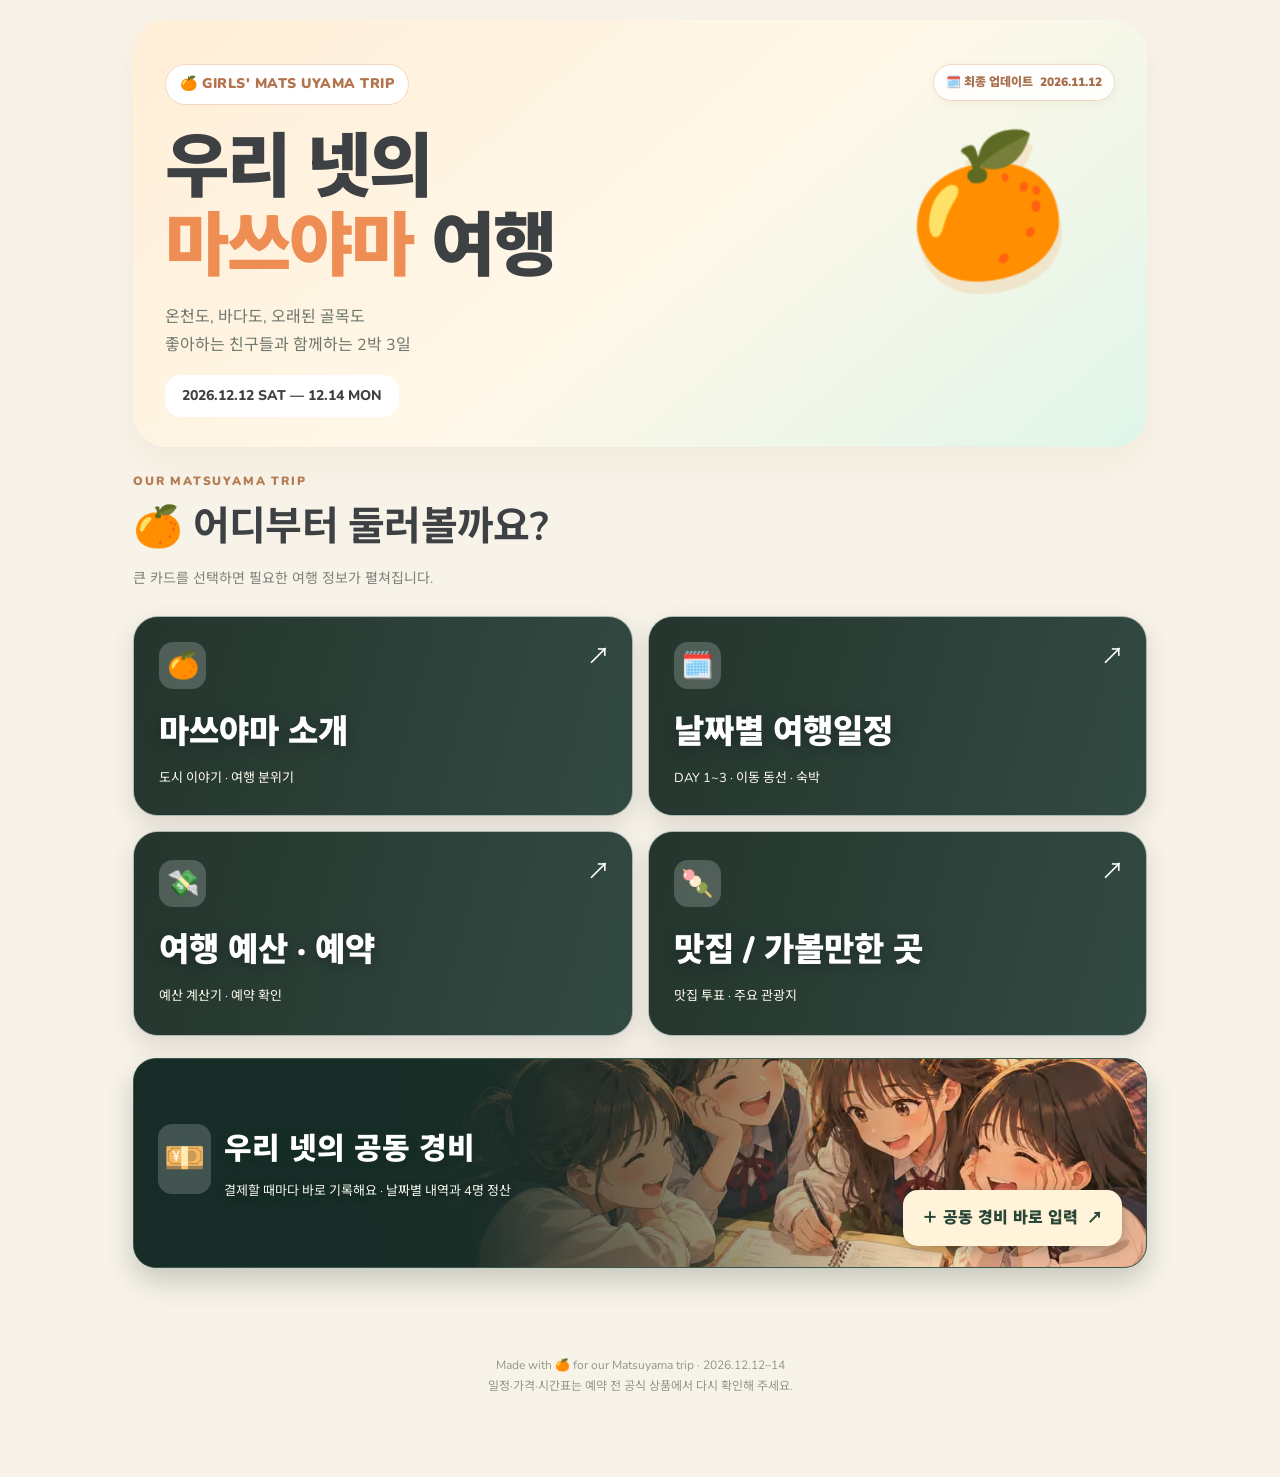
==== commit 166d92bf: "Add three separate food attractions hot springs tabs and enforce expense card spacing" ====
--- a/matsuyama/index.html
+++ b/matsuyama/index.html
@@ -45,7 +45,21 @@
 .expense-quick-button{z-index:2;background:#fff5de;color:#315246;box-shadow:0 8px 24px #283b2b44}
 .expense-quick-button:hover{background:#f3dfb7;color:#284d3a}
 @media(max-width:680px){.expense-quick{min-height:320px;background-position:65% center;align-content:space-between;align-items:flex-end}.expense-quick:before{background:linear-gradient(90deg,rgba(25,46,42,.82),rgba(27,45,43,.21)),linear-gradient(0deg,rgba(23,37,34,.62),transparent 52%)}.expense-quick-copy{align-self:flex-start}.expense-quick-button{align-self:flex-end}}
-</style><link rel="stylesheet" href="./expense-illustration.css?v=20261128-anime"><style>.trip-map-link,.trip-inline-link{display:inline-flex;align-items:center;gap:4px;padding:5px 9px;border:1px solid #d5e5d6;border-radius:9px;background:#ecf6ec;color:#316749;font-size:11px;font-weight:900;text-decoration:none;margin:7px 6px 0 0;cursor:pointer;white-space:normal;line-height:1.4}.trip-map-link:hover,.trip-inline-link:hover{background:#d9eddd}.onsen-prep{background:#f8faf1;border:1px solid #d5dfc7;border-radius:19px;padding:17px;margin:15px 0 20px}.onsen-prep-head{display:flex;justify-content:space-between;flex-wrap:wrap;align-items:center;gap:10px;margin-bottom:13px;font-size:18px}.onsen-prep-list{display:grid;grid-template-columns:repeat(2,minmax(0,1fr));gap:10px}.onsen-prep-list>div{background:#fff;border:1px solid #e7ebde;border-radius:12px;padding:12px;font-size:12px;line-height:1.75;color:#687468}.onsen-prep-list b{color:#3d5045}.onsen-prep-links{margin-top:12px}.trip-inline-link{font-size:12px;padding:9px 13px}@media(max-width:630px){.onsen-prep-list{grid-template-columns:1fr}.onsen-prep{padding:12px}}</style></head><body><main class="wrap">
+</style><link rel="stylesheet" href="./expense-illustration.css?v=20261128-anime"><style>.trip-map-link,.trip-inline-link{display:inline-flex;align-items:center;gap:4px;padding:5px 9px;border:1px solid #d5e5d6;border-radius:9px;background:#ecf6ec;color:#316749;font-size:11px;font-weight:900;text-decoration:none;margin:7px 6px 0 0;cursor:pointer;white-space:normal;line-height:1.4}.trip-map-link:hover,.trip-inline-link:hover{background:#d9eddd}.onsen-prep{background:#f8faf1;border:1px solid #d5dfc7;border-radius:19px;padding:17px;margin:15px 0 20px}.onsen-prep-head{display:flex;justify-content:space-between;flex-wrap:wrap;align-items:center;gap:10px;margin-bottom:13px;font-size:18px}.onsen-prep-list{display:grid;grid-template-columns:repeat(2,minmax(0,1fr));gap:10px}.onsen-prep-list>div{background:#fff;border:1px solid #e7ebde;border-radius:12px;padding:12px;font-size:12px;line-height:1.75;color:#687468}.onsen-prep-list b{color:#3d5045}.onsen-prep-links{margin-top:12px}.trip-inline-link{font-size:12px;padding:9px 13px}@media(max-width:630px){.onsen-prep-list{grid-template-columns:1fr}.onsen-prep{padding:12px}}</style><style>
+/* Three top-level discovery tabs, with only selected content visible. */
+.food-category-tabs{display:grid;grid-template-columns:repeat(3,minmax(0,1fr));gap:12px;margin:19px 0 24px}
+.food-category-tab{background:#fffdf7;color:#555f57;border:1px solid #e8ddd1;border-radius:16px;min-height:64px;padding:12px;font-size:clamp(15px,2vw,21px);font-weight:900;cursor:pointer;box-shadow:0 4px 12px #3c3b2f0b;transition:transform .2s,background .2s,box-shadow .2s}
+.food-category-tab:hover{background:#fff0e3;transform:translateY(-2px);box-shadow:0 8px 18px #43391f20}
+.food-category-tab:active{transform:scale(.97)}
+.food-category-tab.active{background:#f7b78d;color:#44352c;border-color:#efa978;box-shadow:0 6px 16px #d59b6b2a}
+.food-category-tab:focus-visible{outline:3px solid #a9bfae;outline-offset:3px}
+.food-category-panel[hidden]{display:none!important}
+.food-category-panel>h2:first-child{margin-top:12px}
+.kiosk-grid{margin-bottom:22px!important}
+.expense-quick{margin-top:0!important}
+@media(max-width:680px){.food-category-tabs{gap:6px;margin:13px 0 18px}.food-category-tab{font-size:14px;min-height:55px;padding:10px 4px;border-radius:12px}.kiosk-grid{margin-bottom:17px!important}}
+@media(prefers-reduced-motion:reduce){.food-category-tab{transition:none}}
+</style></head><body><main class="wrap">
 <header class="hero"><div class="hero-headline"><span class="eyebrow">🍊 GIRLS' MATS UYAMA TRIP</span><span class="update-stamp" aria-label="페이지 최근 수정 일자">🗓️ 최종 업데이트 <time id="last-updated" datetime="2026-11-12">2026.11.12</time></span></div><h1>우리 넷의<br><em>마쓰야마</em> 여행</h1><div class="decor">🍊</div><p>온천도, 바다도, 오래된 골목도<br>좋아하는 친구들과 함께하는 2박 3일</p><div class="datepill">2026.12.12 SAT — 12.14 MON</div></header>
 <section class="panel" id="about-city" style="margin-top:20px;background:linear-gradient(120deg,#fff8ee,#f1faef)">
 <div style="display:flex;align-items:center;gap:12px;flex-wrap:wrap"><span style="font-size:38px">🍊</span><div><span class="eyebrow" style="font-size:11px">ABOUT MATSUYAMA</span><h2 style="margin:6px 0 3px">마쓰야마, 어떤 도시야?</h2></div></div>
@@ -177,6 +191,35 @@
 for(const [ni,niIcon,niTitle] of defs){const b=document.createElement('button');b.type='button';b.dataset.destination=ni;b.textContent=niIcon+' '+niTitle;b.addEventListener('click',()=>show(ni));nav.append(b)}
 bar.append(back,nav);const heading=document.createElement('h2');heading.textContent=icon+' '+title;v.append(bar,heading);views[id]=v;
 }
+
+// 맛집·관광지·온천: show only one category at a time, preserving existing content.
+const foodView=views.food;
+const foodTabs=document.createElement('div');foodTabs.className='food-category-tabs';foodTabs.setAttribute('role','tablist');foodTabs.setAttribute('aria-label','맛집과 가볼만한 곳 카테고리');
+const foodPanels={};
+for(const [id,title] of [['restaurants','🍡 맛집'],['sights','📍 가볼만한 곳'],['onsen','♨️ 온천']]){
+ const button=document.createElement('button');button.type='button';button.className='food-category-tab';button.setAttribute('role','tab');button.dataset.foodCategory=id;button.textContent=title;button.setAttribute('aria-selected','false');button.addEventListener('click',()=>setFoodCategory(id));
+ foodTabs.append(button);
+ const panel=document.createElement('section');panel.className='food-category-panel';panel.dataset.foodPanel=id;panel.setAttribute('role','tabpanel');panel.hidden=true;foodPanels[id]=panel;
+}
+foodView.insertBefore(foodTabs,foodView.children[2]||null);
+for(const [id,headingId] of [['restaurants','food'],['sights','sights'],['onsen','dogo']]){
+ const heading=foodView.querySelector(':scope > h2#'+headingId);
+ if(!heading)continue;
+ let node=heading;
+ while(node && (node===heading || node.tagName!=='H2')){
+  const next=node.nextElementSibling;
+  foodPanels[id].append(node);
+  node=next;
+ }
+ foodView.append(foodPanels[id]);
+}
+function setFoodCategory(id){
+ if(!foodPanels[id])id='restaurants';
+ for(const [key,panel] of Object.entries(foodPanels))panel.hidden=key!==id;
+ for(const tab of foodTabs.querySelectorAll('button')){const active=tab.dataset.foodCategory===id;tab.classList.toggle('active',active);tab.setAttribute('aria-selected',String(active))}
+}
+setFoodCategory('restaurants');
+
 hero.insertAdjacentElement('afterend',home);for(const v of Object.values(views))main.insertBefore(v,footer);
 let current='city';
 for(const el of [...main.children]){
@@ -188,11 +231,11 @@
 }
 function show(id){
 if(id!=='home'&&!views[id])id='home';
-home.hidden=id!=='home';hero.hidden=id!=='home';footer.hidden=id!=='home';
+home.hidden=id!=='home';hero.hidden=id!=='home';footer.hidden=id!=='home';if(id==='food')setFoodCategory('restaurants');
 for(const [key,v] of Object.entries(views)){v.hidden=id!==key;v.classList.toggle('active',id===key);for(const b of v.querySelectorAll('.kiosk-topnav button'))b.classList.toggle('current',b.dataset.destination===id)}
 const url=id==='home'?location.pathname+location.search:'#'+id;history.replaceState(null,'',url);window.scrollTo(0,0)
 }
-document.addEventListener('click',function(e){const b=e.target.closest('[data-jump]');if(!b)return;e.preventDefault();if(b.dataset.jump==='dogo'){show('food');requestAnimationFrame(()=>document.getElementById('dogo')?.scrollIntoView({behavior:'smooth',block:'start'}))}else if(b.dataset.jump==='day3'){show('plan');const tab=document.querySelector('.tab[data-day="3"]');if(tab)tab.click();requestAnimationFrame(()=>document.getElementById('day3')?.scrollIntoView({behavior:'smooth',block:'start'}))}});
+document.addEventListener('click',function(e){const b=e.target.closest('[data-jump]');if(!b)return;e.preventDefault();if(b.dataset.jump==='dogo'){show('food');setFoodCategory('onsen');requestAnimationFrame(()=>document.getElementById('dogo')?.scrollIntoView({behavior:'smooth',block:'start'}))}else if(b.dataset.jump==='day3'){show('plan');const tab=document.querySelector('.tab[data-day="3"]');if(tab)tab.click();requestAnimationFrame(()=>document.getElementById('day3')?.scrollIntoView({behavior:'smooth',block:'start'}))}});
 const hash=location.hash.slice(1);show(defs.some(x=>x[0]===hash)?hash:'home');
 })();
 </script></body></html>
